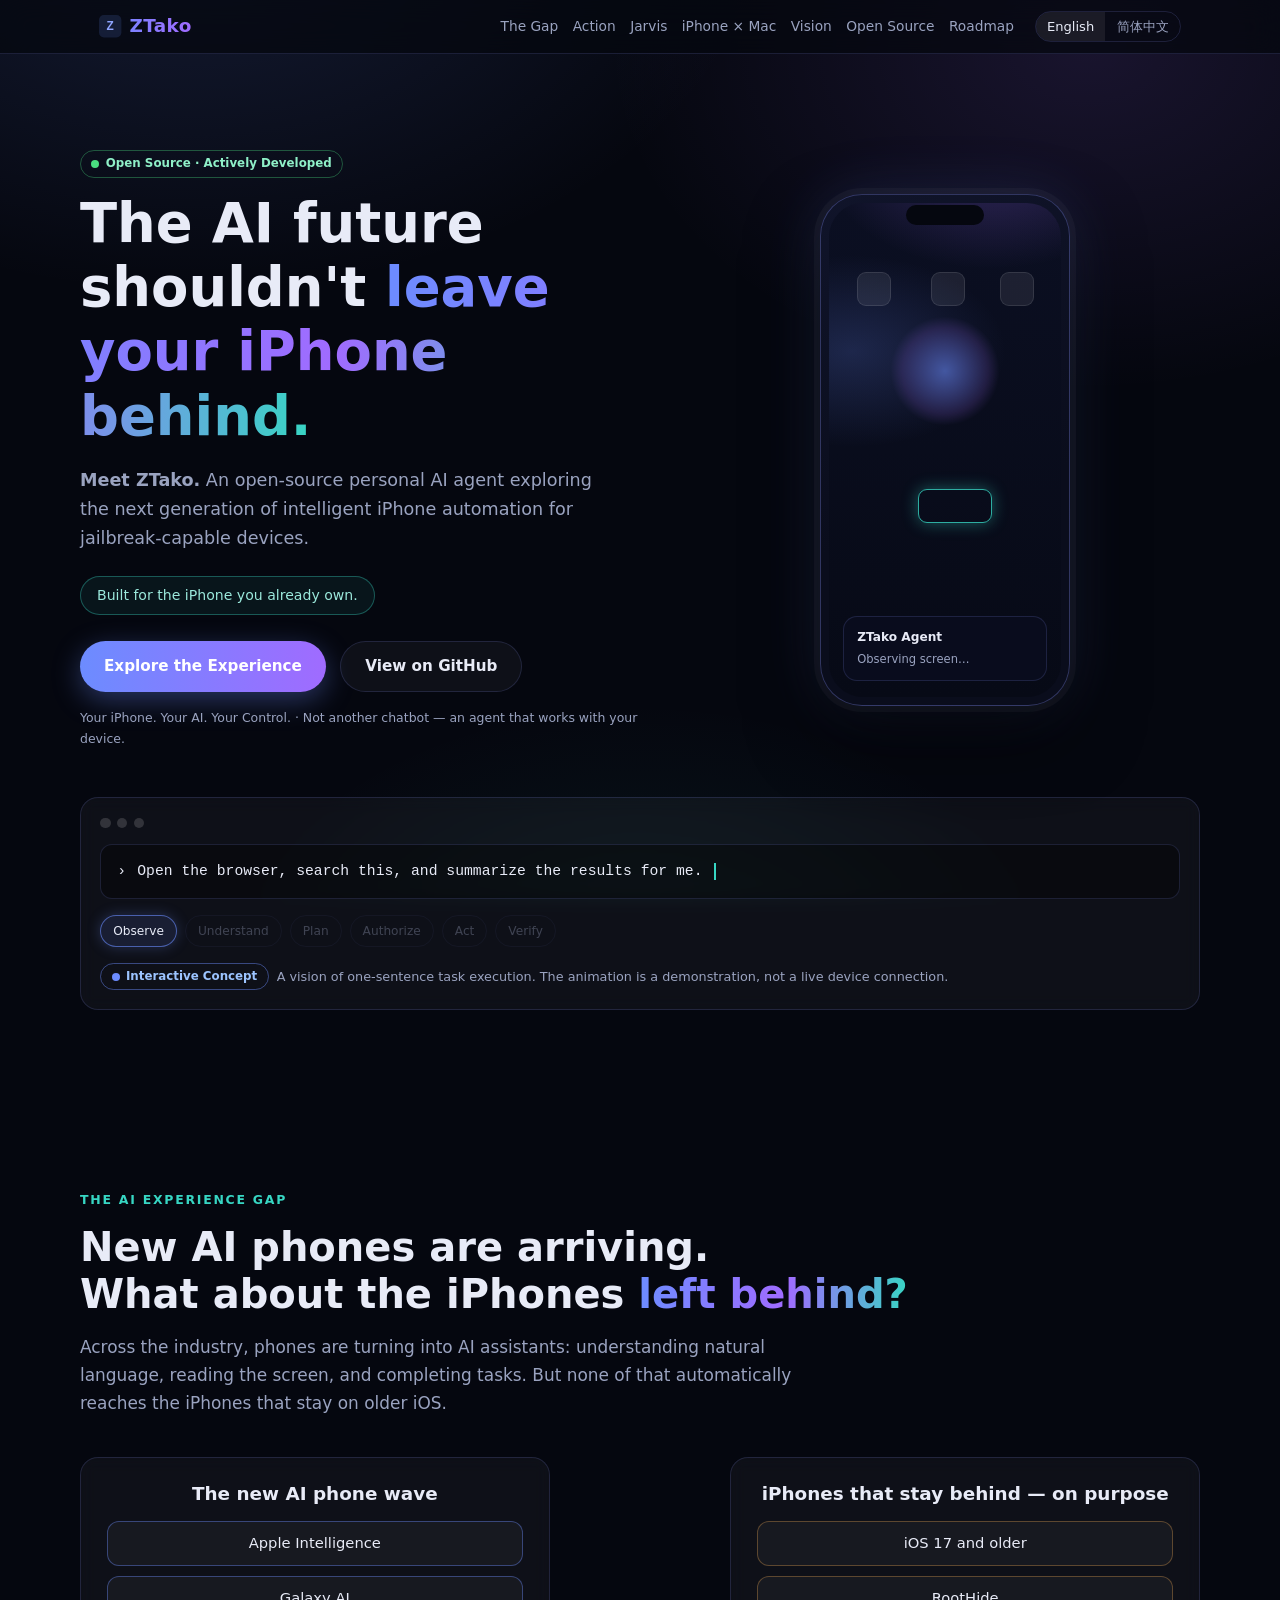
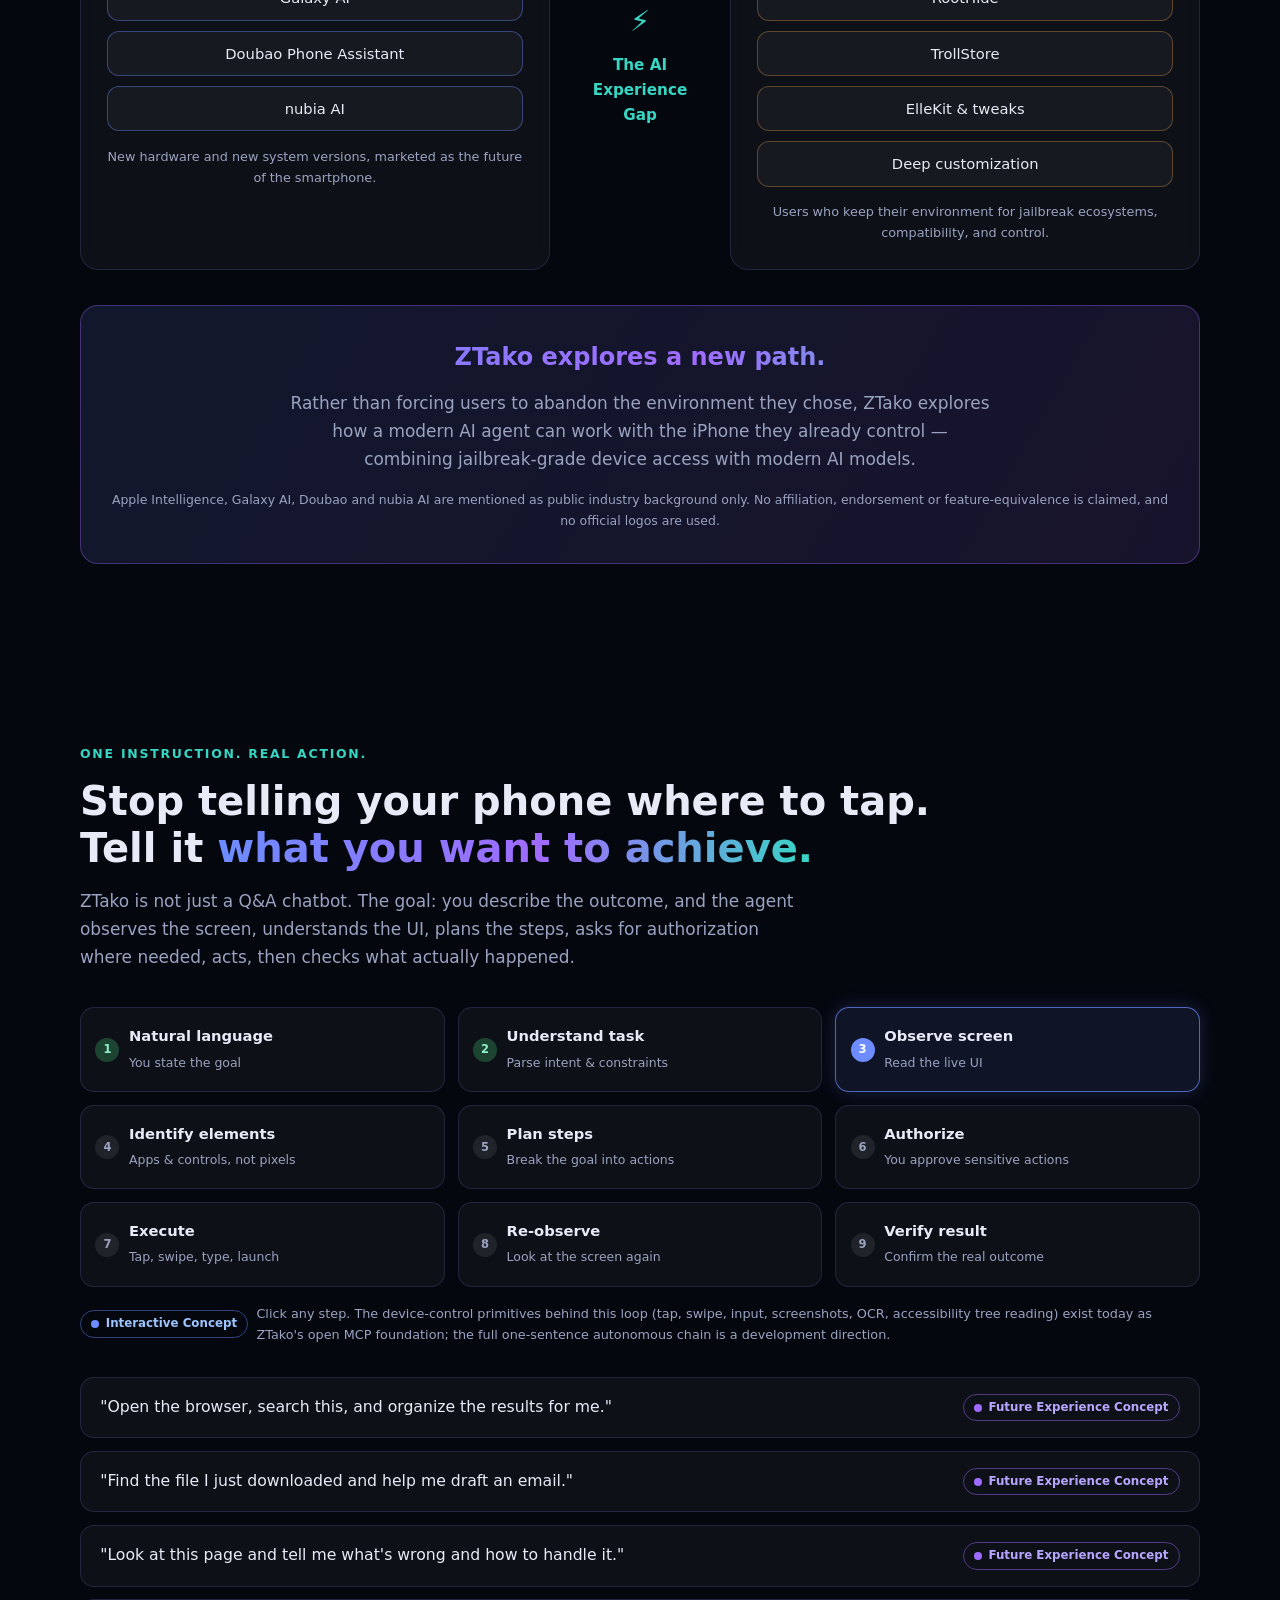
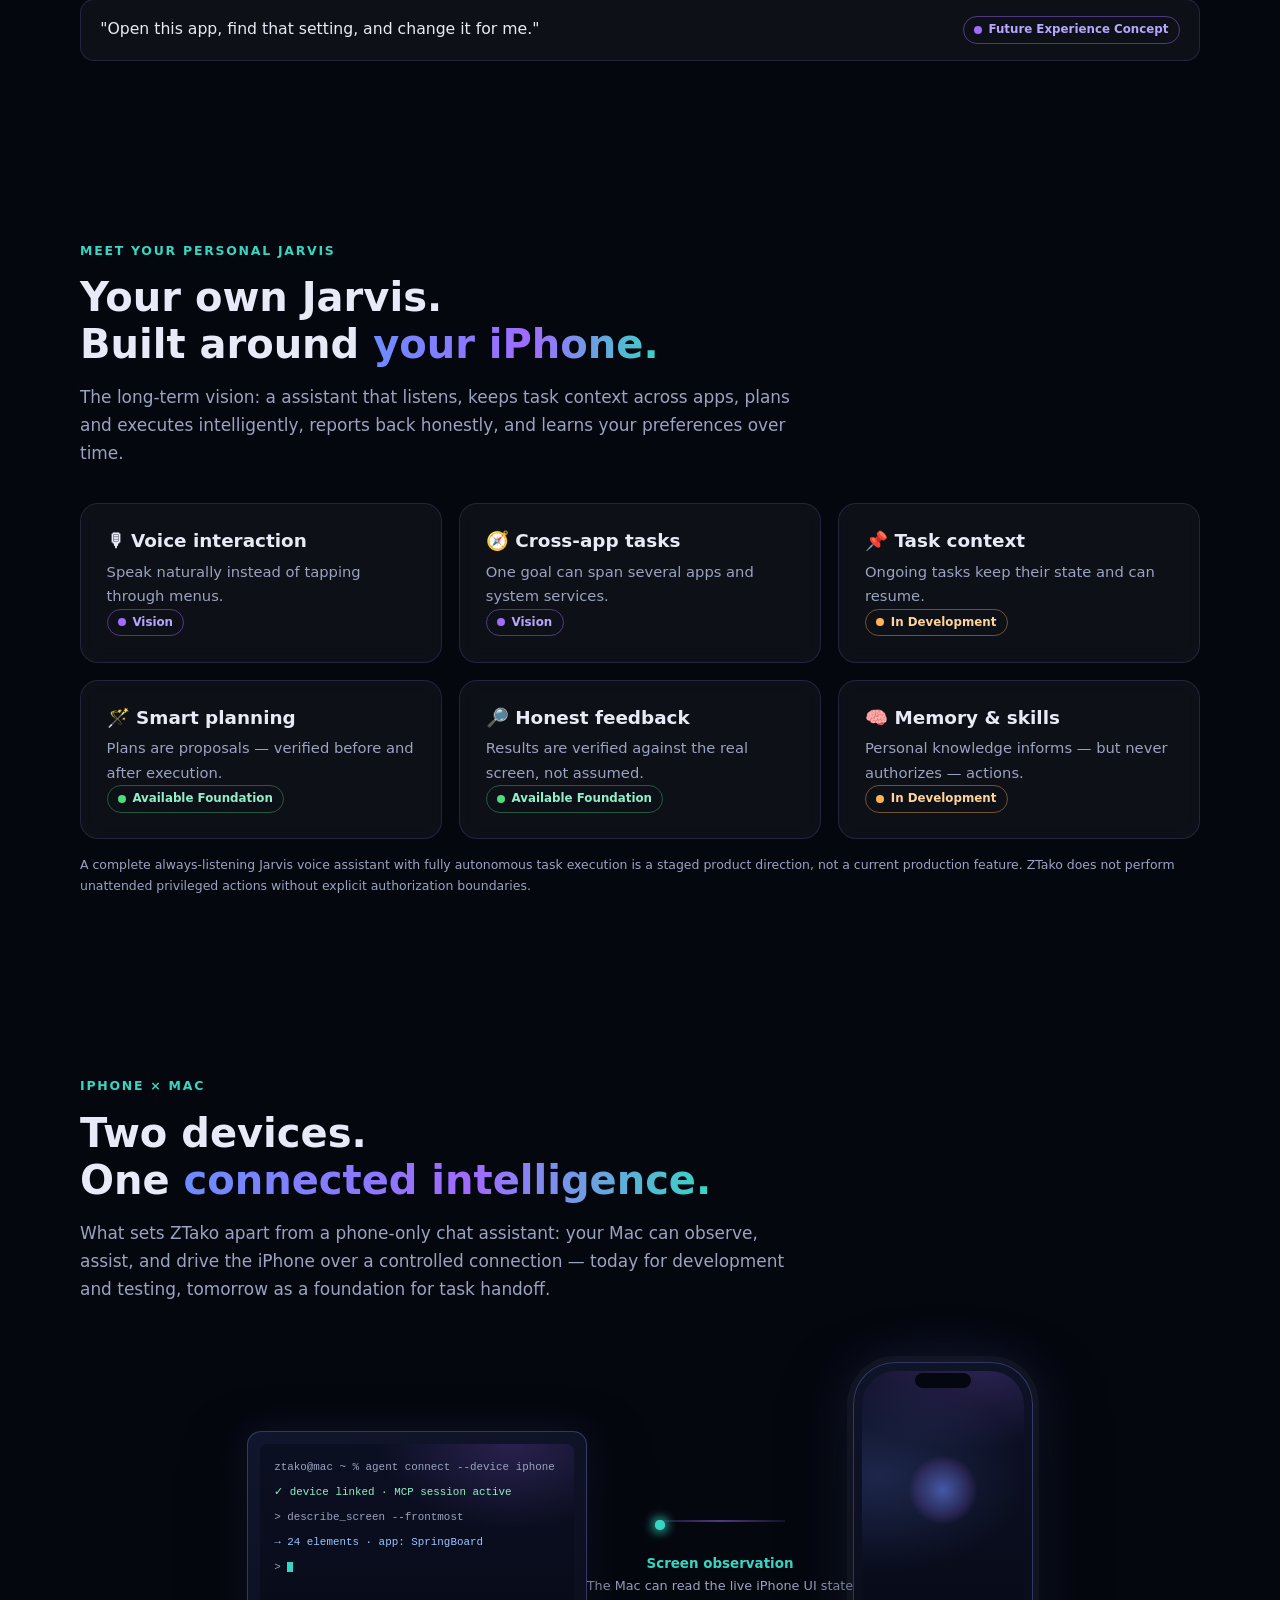
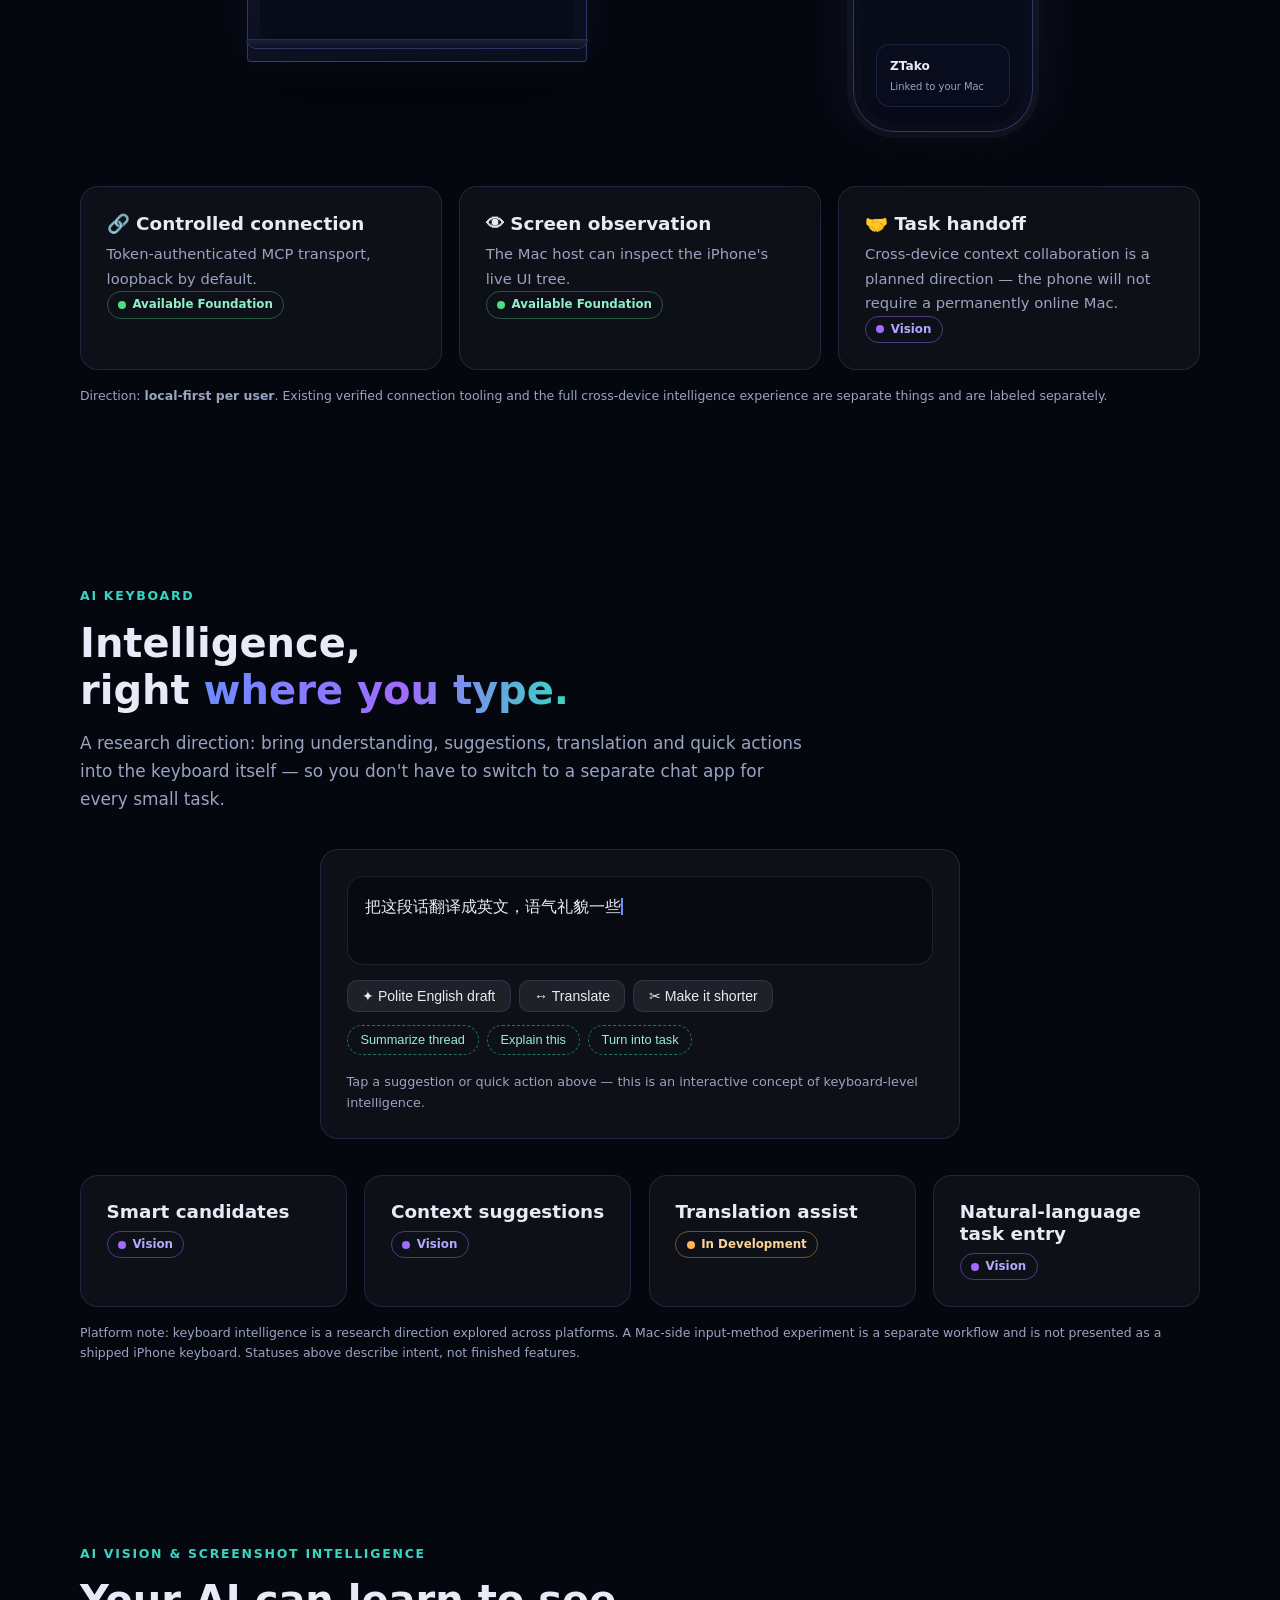
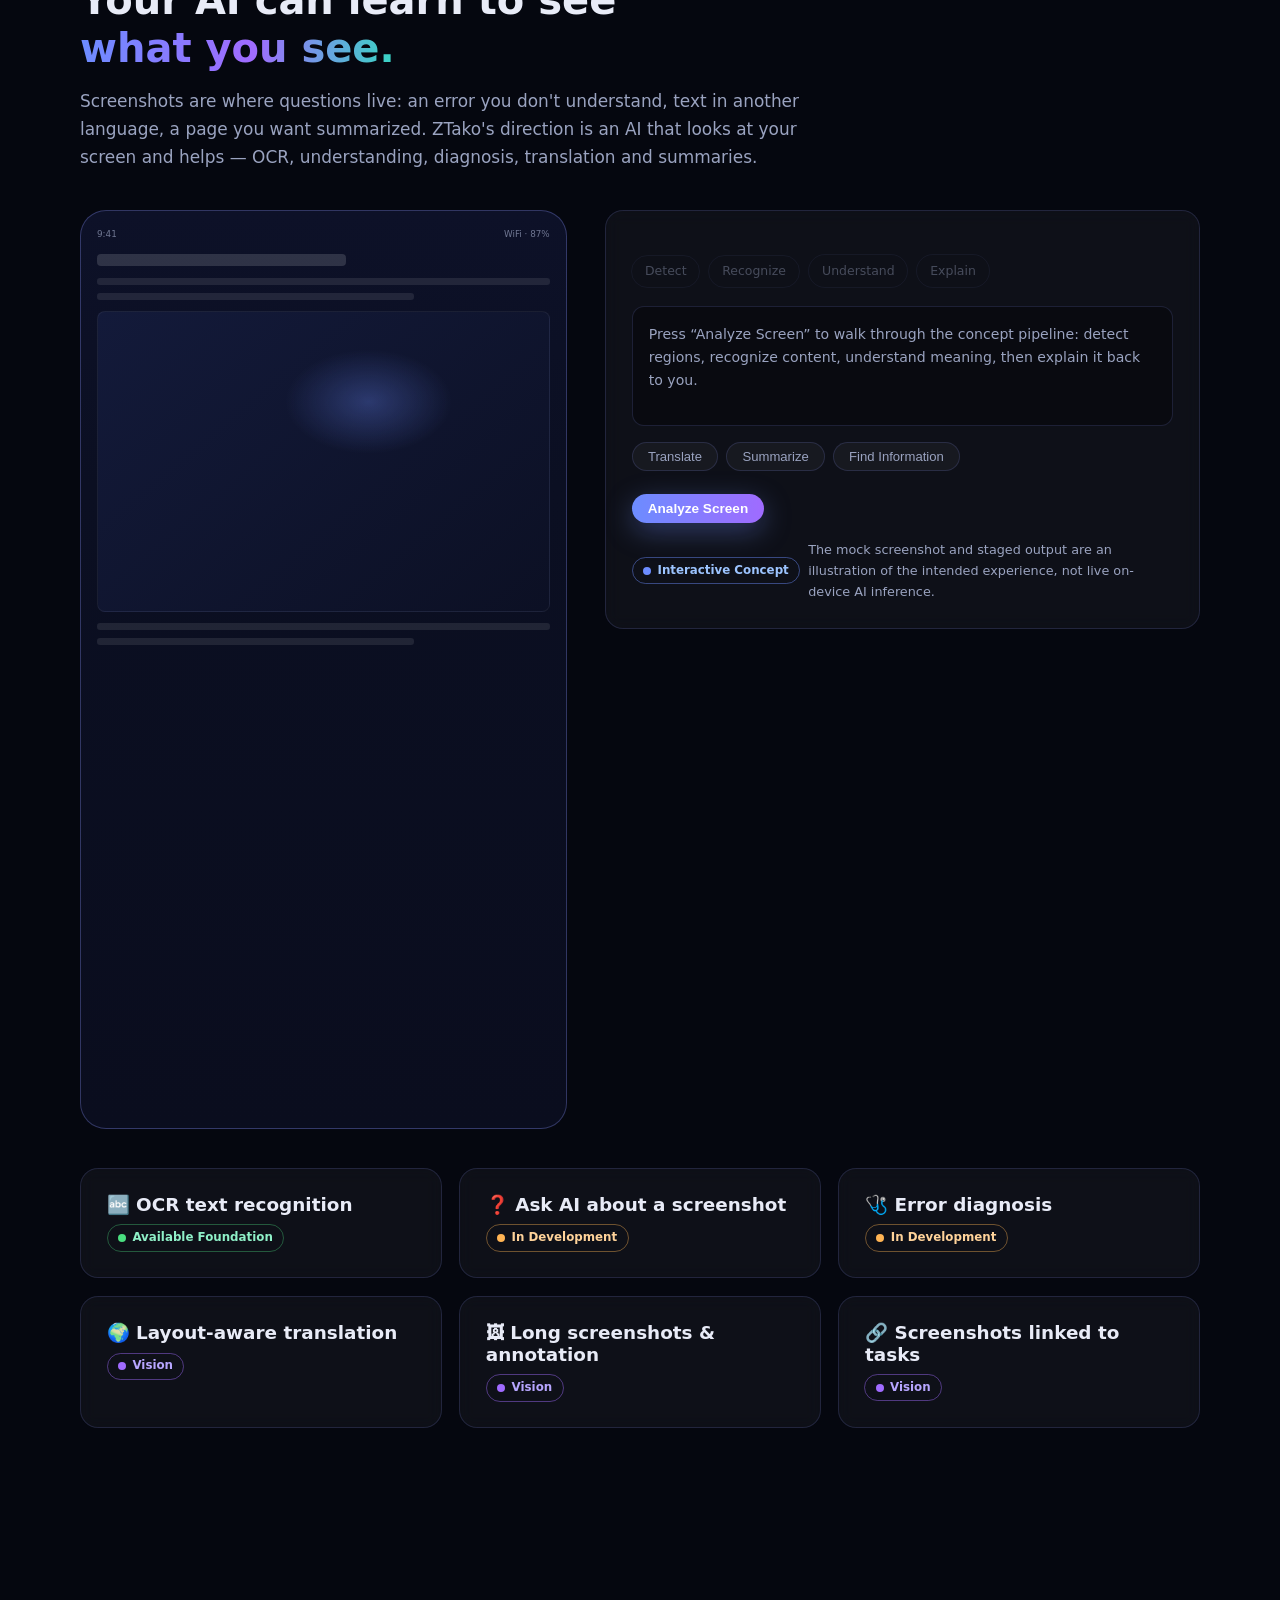
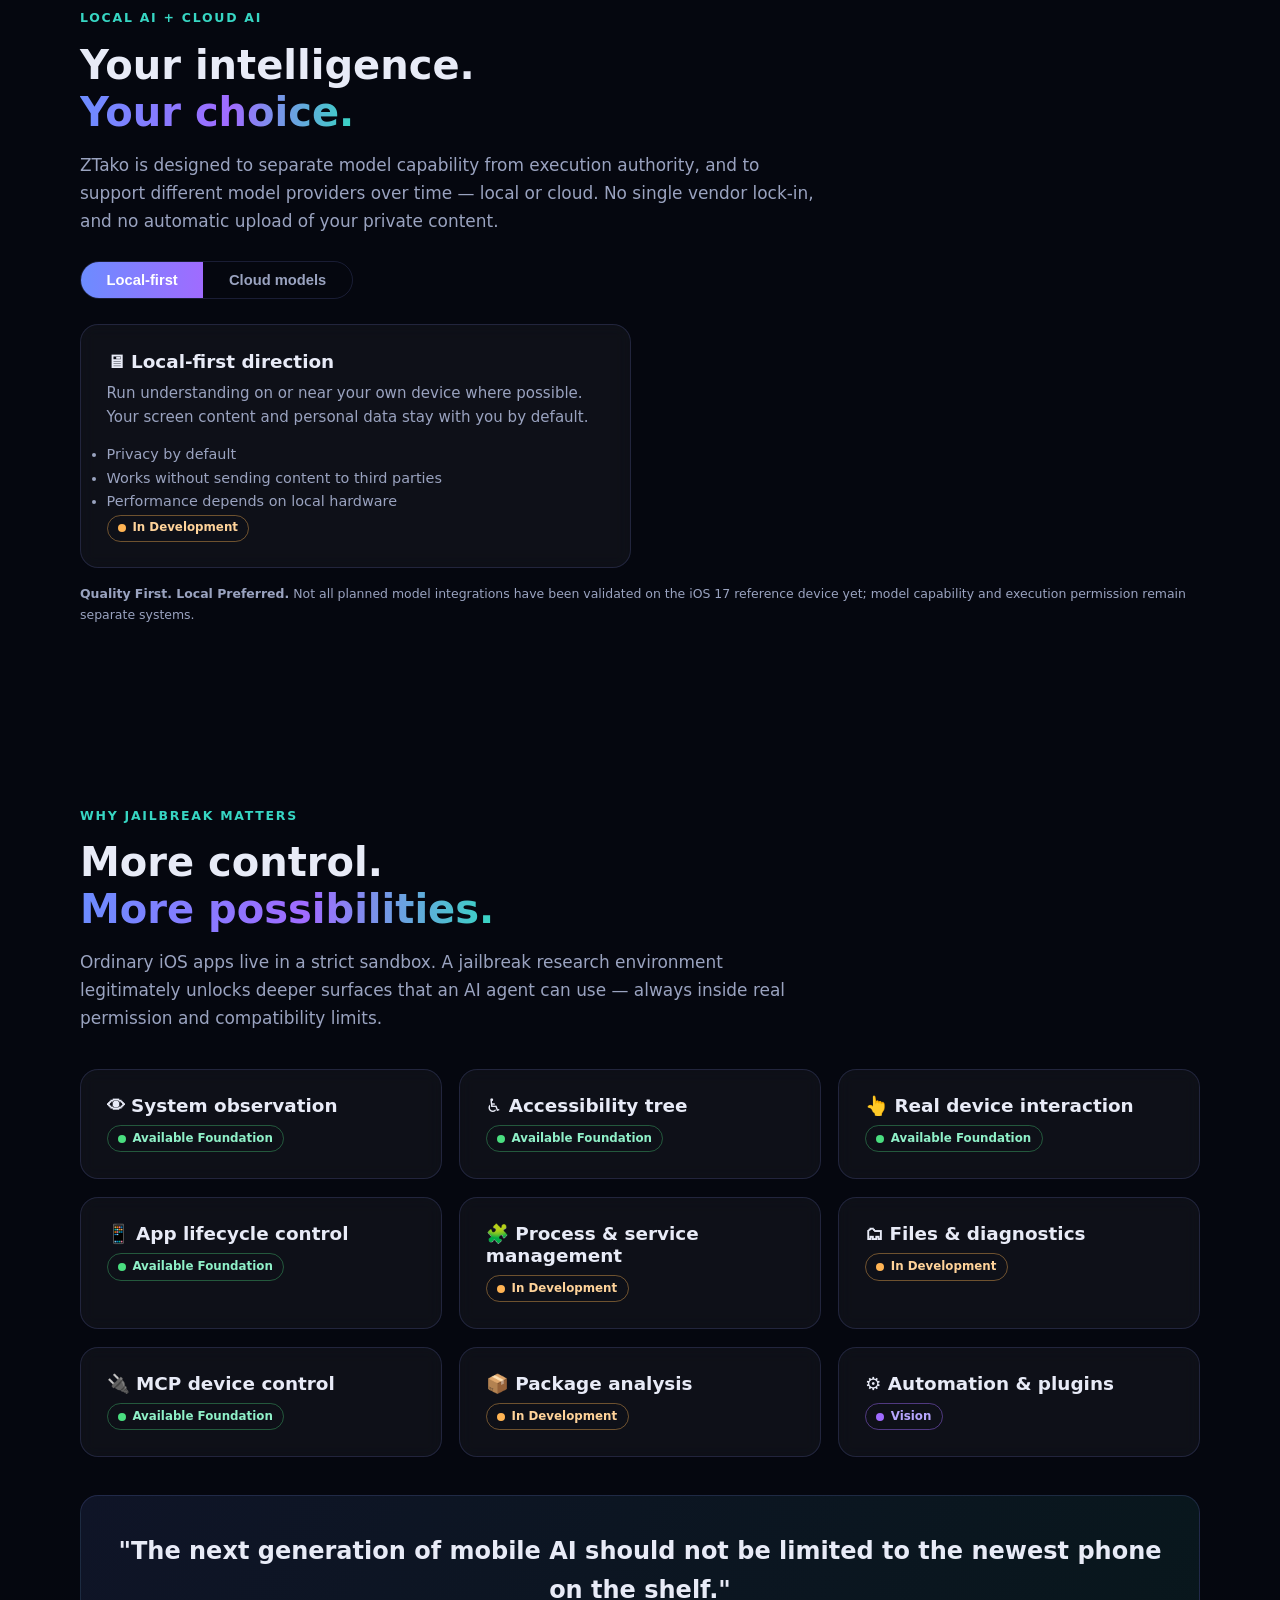
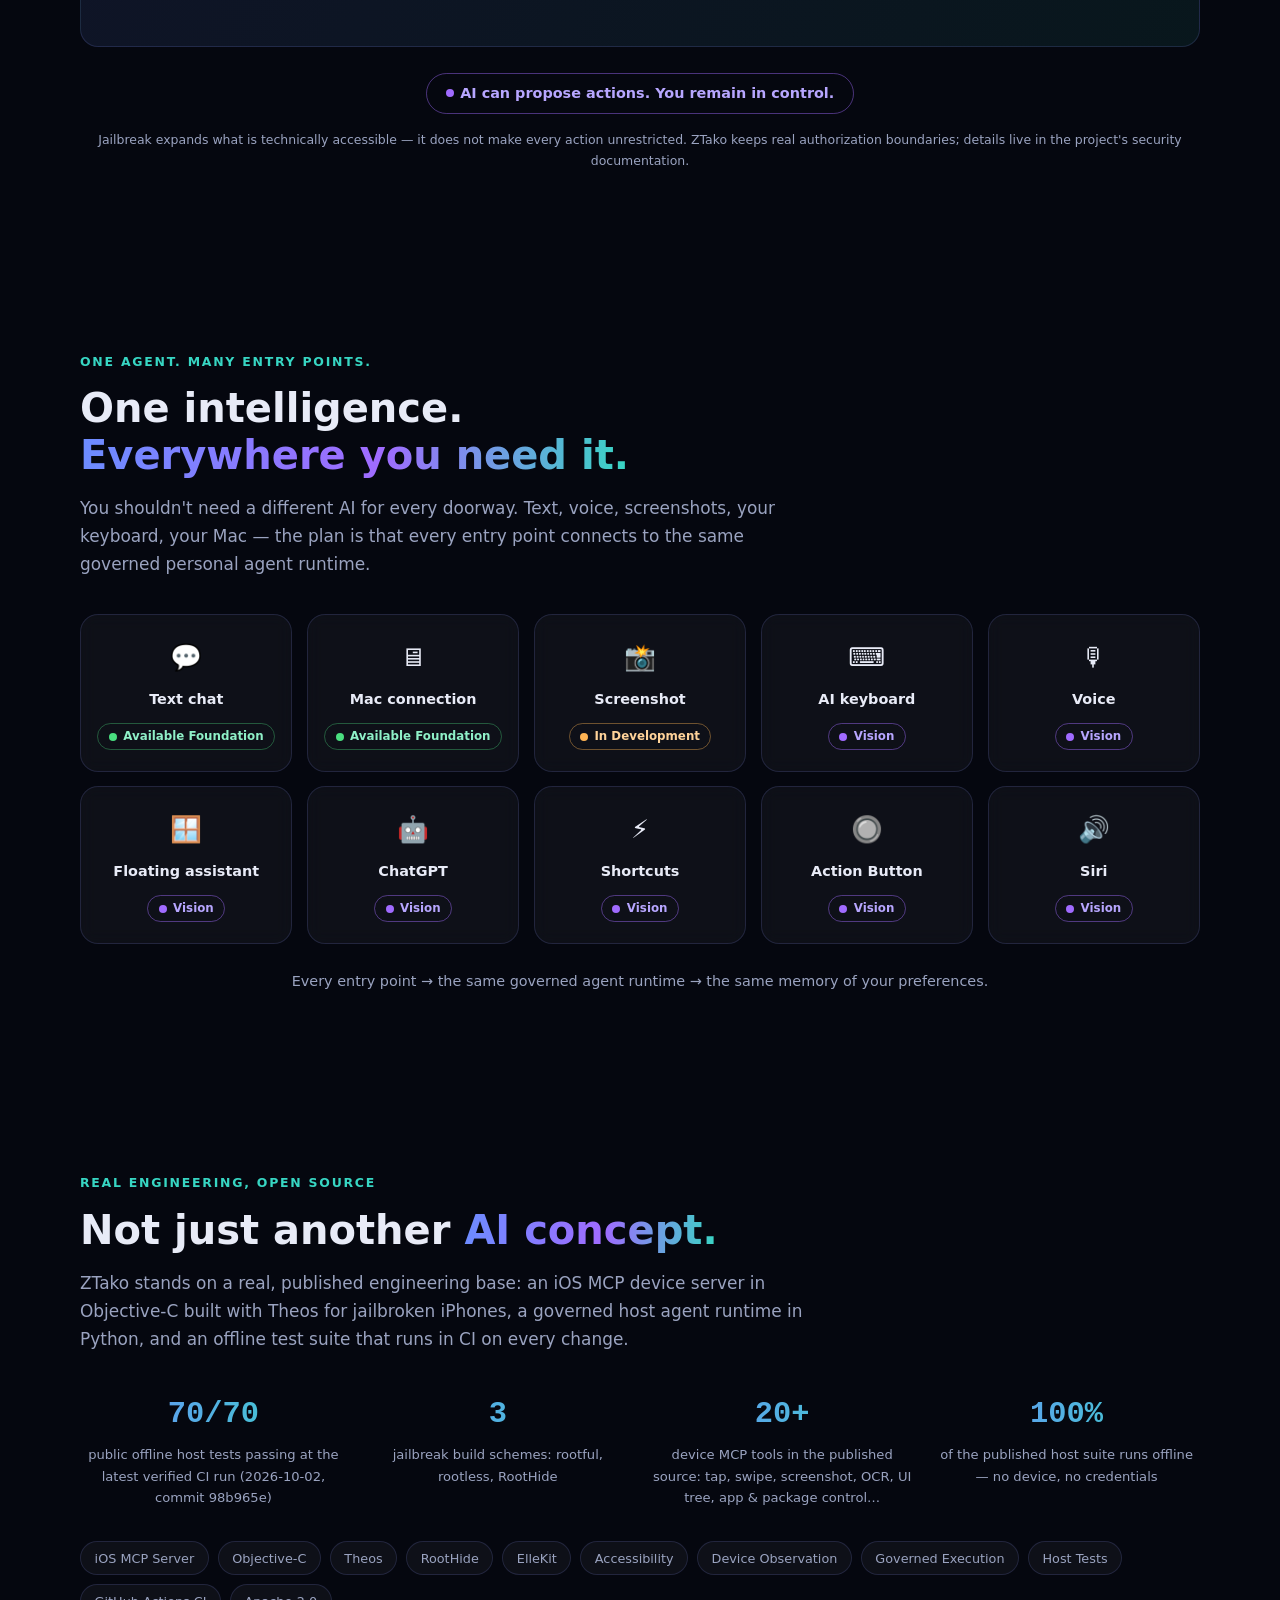
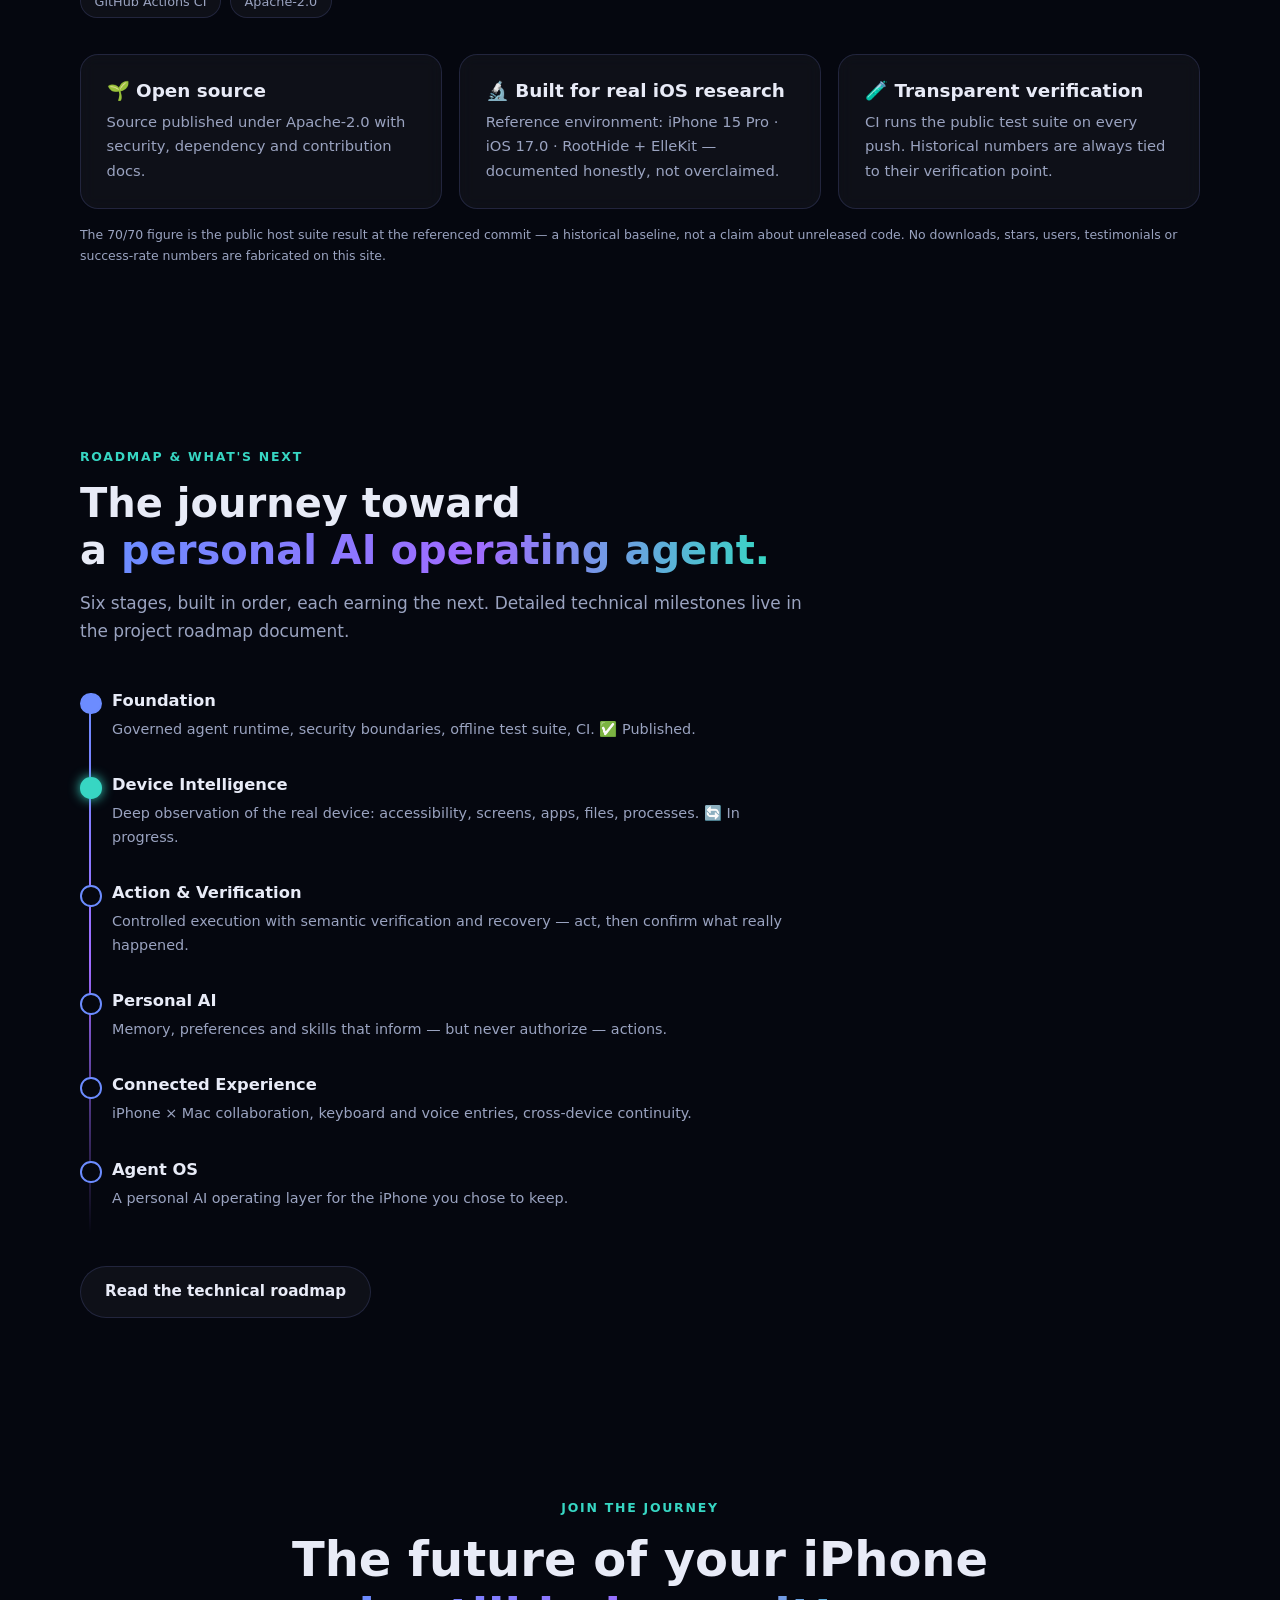
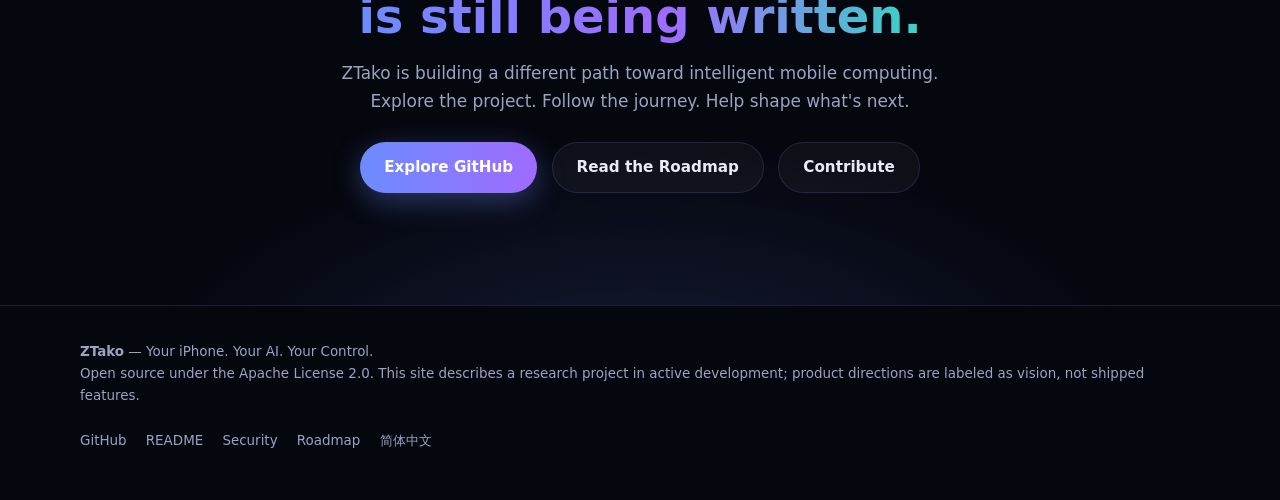
==== website/en/index.html @ 7b020d37 "Launch ZTako showcase: bilingual product website + customer-first README - website/: static bilingua" ====
<!DOCTYPE html>
<html lang="en">
<head>
<meta charset="UTF-8">
<meta name="viewport" content="width=device-width, initial-scale=1.0">
<title>ZTako — The AI future shouldn't leave your iPhone behind</title>
<meta name="description" content="ZTako is an open-source personal AI agent exploring next-generation intelligent iPhone automation for jailbreak-capable devices. Your iPhone. Your AI. Your Control.">
<link rel="canonical" href="https://zbc123067.github.io/PhoneHarness-iOS-Agent/en/">
<link rel="alternate" hreflang="en" href="https://zbc123067.github.io/PhoneHarness-iOS-Agent/en/">
<link rel="alternate" hreflang="zh-CN" href="https://zbc123067.github.io/PhoneHarness-iOS-Agent/zh-CN/">
<link rel="alternate" hreflang="x-default" href="https://zbc123067.github.io/PhoneHarness-iOS-Agent/">
<link rel="icon" href="data:image/svg+xml,%3Csvg xmlns='http://www.w3.org/2000/svg' viewBox='0 0 64 64'%3E%3Cdefs%3E%3ClinearGradient id='g' x1='0' y1='0' x2='1' y2='1'%3E%3Cstop offset='0' stop-color='%236c8cff'/%3E%3Cstop offset='1' stop-color='%23a06bff'/%3E%3C/linearGradient%3E%3C/defs%3E%3Crect width='64' height='64' rx='14' fill='%2305070f'/%3E%3Ctext x='32' y='44' font-family='Arial,sans-serif' font-size='34' font-weight='800' fill='url(%23g)' text-anchor='middle'%3EZ%3C/text%3E%3C/svg%3E">
<link rel="stylesheet" href="../assets/style.css">
</head>
<body class="en">
<div class="aurora" aria-hidden="true"></div>

<header class="site-header">
  <div class="header-inner">
    <a class="brand" href="#hero" aria-label="ZTako home">
      <svg viewBox="0 0 64 64" aria-hidden="true"><rect width="64" height="64" rx="14" fill="rgba(108,140,255,0.15)"/><text x="32" y="44" font-family="Arial,sans-serif" font-size="34" font-weight="800" fill="#8fa5ff" text-anchor="middle">Z</text></svg>
      ZTako
    </a>
    <nav class="main-nav" aria-label="Main">
      <a href="#gap">The Gap</a>
      <a href="#action">Action</a>
      <a href="#jarvis">Jarvis</a>
      <a href="#devices">iPhone × Mac</a>
      <a href="#vision">Vision</a>
      <a href="#engineering">Open Source</a>
      <a href="#roadmap">Roadmap</a>
      <span class="lang-switch">
        <a href="./" data-lang="en" aria-current="true">English</a>
        <a href="../zh-CN/" data-lang="zh-CN">简体中文</a>
      </span>
    </nav>
  </div>
</header>

<main>
<!-- SECTION 01 — Hero -->
<section class="hero" id="hero">
  <div class="wrap hero-grid">
    <div>
      <span class="pill foundation">Open Source · Actively Developed</span>
      <h1>The AI future shouldn't <span class="grad">leave your iPhone behind.</span></h1>
      <p class="sub"><strong>Meet ZTako.</strong> An open-source personal AI agent exploring the next generation of intelligent iPhone automation for jailbreak-capable devices.</p>
      <span class="hero-tagline">Built for the iPhone you already own.</span>
      <div class="btn-row">
        <a class="btn primary" href="#action">Explore the Experience</a>
        <a class="btn ghost" href="https://github.com/ZBC123067/PhoneHarness-iOS-Agent" target="_blank" rel="noopener">View on GitHub</a>
      </div>
      <p class="fineprint">Your iPhone. Your AI. Your Control. · Not another chatbot — an agent that works with your device.</p>
    </div>
    <div class="phone-wrap reveal">
      <div class="phone" aria-hidden="true">
        <div class="notch"></div>
        <div class="screen">
          <div class="app-dot" style="top:14%;left:12%"></div>
          <div class="app-dot" style="top:14%;left:44%"></div>
          <div class="app-dot" style="top:14%;right:12%"></div>
          <div class="halo"></div>
          <div class="wave" aria-hidden="true"><i></i><i></i><i></i><i></i><i></i><i></i><i></i><i></i><i></i></div>
          <div class="action-ghost" id="heroGhost" style="top:58%;left:38%"></div>
          <div class="task-card"><b>ZTako Agent</b><span id="heroCardStatus">Observing screen…</span></div>
        </div>
      </div>
    </div>
  </div>
  <div class="wrap" style="margin-top:3rem">
    <div class="glass task-console">
      <div class="window-dots" aria-hidden="true"><span></span><span></span><span></span></div>
      <div class="task-input">
        <span aria-hidden="true">›</span>
        <span id="heroTask" data-tasks='["Open the browser, search this, and summarize the results for me.","Find the file I downloaded and draft an email with it.","Check this page and tell me what looks wrong.","Open this app and change that setting for me."]'></span>
        <span class="caret" aria-hidden="true"></span>
      </div>
      <div class="agent-status" id="heroChips" aria-live="polite">
        <span class="chip">Observe</span>
        <span class="chip">Understand</span>
        <span class="chip">Plan</span>
        <span class="chip">Authorize</span>
        <span class="chip">Act</span>
        <span class="chip">Verify</span>
      </div>
      <p class="concept-note"><span class="pill concept">Interactive Concept</span> A vision of one-sentence task execution. The animation is a demonstration, not a live device connection.</p>
    </div>
  </div>
</section>

<!-- SECTION 02 — The Missing AI Experience -->
<section id="gap">
  <div class="wrap">
    <span class="section-kicker">The AI Experience Gap</span>
    <h2>New AI phones are arriving.<br>What about the iPhones <span class="grad">left behind?</span></h2>
    <p class="lead">Across the industry, phones are turning into AI assistants: understanding natural language, reading the screen, and completing tasks. But none of that automatically reaches the iPhones that stay on older iOS.</p>
    <div class="gap-compare">
      <div class="glass gap-col new reveal">
        <h3>The new AI phone wave</h3>
        <ul>
          <li>Apple Intelligence</li>
          <li>Galaxy AI</li>
          <li>Doubao Phone Assistant</li>
          <li>nubia AI</li>
        </ul>
        <p class="col-note">New hardware and new system versions, marketed as the future of the smartphone.</p>
      </div>
      <div class="gap-mid" aria-hidden="true">
        <span class="bolt">⚡</span>
        <span>The AI<br>Experience<br>Gap</span>
      </div>
      <div class="glass gap-col legacy reveal">
        <h3>iPhones that stay behind — on purpose</h3>
        <ul>
          <li>iOS 17 and older</li>
          <li>RootHide</li>
          <li>TrollStore</li>
          <li>ElleKit &amp; tweaks</li>
          <li>Deep customization</li>
        </ul>
        <p class="col-note">Users who keep their environment for jailbreak ecosystems, compatibility, and control.</p>
      </div>
    </div>
    <div class="ztako-path reveal">
      <p class="ztako-name grad">ZTako explores a new path.</p>
      <p class="lead" style="margin:0.8rem auto 0;max-width:44rem">Rather than forcing users to abandon the environment they chose, ZTako explores how a modern AI agent can work with the iPhone they already control — combining jailbreak-grade device access with modern AI models.</p>
      <p class="fineprint">Apple Intelligence, Galaxy AI, Doubao and nubia AI are mentioned as public industry background only. No affiliation, endorsement or feature-equivalence is claimed, and no official logos are used.</p>
    </div>
  </div>
</section>

<!-- SECTION 03 — One Instruction. Real Action. -->
<section id="action">
  <div class="wrap">
    <span class="section-kicker">One Instruction. Real Action.</span>
    <h2>Stop telling your phone where to tap.<br>Tell it <span class="grad">what you want to achieve.</span></h2>
    <p class="lead">ZTako is not just a Q&amp;A chatbot. The goal: you describe the outcome, and the agent observes the screen, understands the UI, plans the steps, asks for authorization where needed, acts, then checks what actually happened.</p>
    <div class="pipeline" id="pipeline" role="group" aria-label="Agent task pipeline (interactive concept)">
      <div class="step" tabindex="0" aria-pressed="false"><span class="n">1</span><b>Natural language</b><span>You state the goal</span></div>
      <div class="step" tabindex="0" aria-pressed="false"><span class="n">2</span><b>Understand task</b><span>Parse intent &amp; constraints</span></div>
      <div class="step" tabindex="0" aria-pressed="false"><span class="n">3</span><b>Observe screen</b><span>Read the live UI</span></div>
      <div class="step" tabindex="0" aria-pressed="false"><span class="n">4</span><b>Identify elements</b><span>Apps &amp; controls, not pixels</span></div>
      <div class="step" tabindex="0" aria-pressed="false"><span class="n">5</span><b>Plan steps</b><span>Break the goal into actions</span></div>
      <div class="step" tabindex="0" aria-pressed="false"><span class="n">6</span><b>Authorize</b><span>You approve sensitive actions</span></div>
      <div class="step" tabindex="0" aria-pressed="false"><span class="n">7</span><b>Execute</b><span>Tap, swipe, type, launch</span></div>
      <div class="step" tabindex="0" aria-pressed="false"><span class="n">8</span><b>Re-observe</b><span>Look at the screen again</span></div>
      <div class="step" tabindex="0" aria-pressed="false"><span class="n">9</span><b>Verify result</b><span>Confirm the real outcome</span></div>
    </div>
    <p class="concept-note"><span class="pill concept">Interactive Concept</span> Click any step. The device-control primitives behind this loop (tap, swipe, input, screenshots, OCR, accessibility tree reading) exist today as ZTako's open MCP foundation; the full one-sentence autonomous chain is a development direction.</p>
    <div class="scenario-list">
      <div class="scenario reveal">
        <p class="q">"Open the browser, search this, and organize the results for me."</p>
        <span class="tier pill vision">Future Experience Concept</span>
      </div>
      <div class="scenario reveal">
        <p class="q">"Find the file I just downloaded and help me draft an email."</p>
        <span class="tier pill vision">Future Experience Concept</span>
      </div>
      <div class="scenario reveal">
        <p class="q">"Look at this page and tell me what's wrong and how to handle it."</p>
        <span class="tier pill vision">Future Experience Concept</span>
      </div>
      <div class="scenario reveal">
        <p class="q">"Open this app, find that setting, and change it for me."</p>
        <span class="tier pill vision">Future Experience Concept</span>
      </div>
    </div>
  </div>
</section>

<!-- SECTION 04 — Meet Your Personal Jarvis -->
<section id="jarvis">
  <div class="wrap">
    <span class="section-kicker">Meet Your Personal Jarvis</span>
    <h2>Your own Jarvis.<br>Built around <span class="grad">your iPhone.</span></h2>
    <p class="lead">The long-term vision: a assistant that listens, keeps task context across apps, plans and executes intelligently, reports back honestly, and learns your preferences over time.</p>
    <div class="grid cols-3">
      <div class="glass reveal"><h3>🎙 Voice interaction</h3><p class="lead" style="font-size:0.92rem">Speak naturally instead of tapping through menus.</p><span class="pill vision">Vision</span></div>
      <div class="glass reveal"><h3>🧭 Cross-app tasks</h3><p class="lead" style="font-size:0.92rem">One goal can span several apps and system services.</p><span class="pill vision">Vision</span></div>
      <div class="glass reveal"><h3>📌 Task context</h3><p class="lead" style="font-size:0.92rem">Ongoing tasks keep their state and can resume.</p><span class="pill development">In Development</span></div>
      <div class="glass reveal"><h3>🪄 Smart planning</h3><p class="lead" style="font-size:0.92rem">Plans are proposals — verified before and after execution.</p><span class="pill foundation">Available Foundation</span></div>
      <div class="glass reveal"><h3>🔎 Honest feedback</h3><p class="lead" style="font-size:0.92rem">Results are verified against the real screen, not assumed.</p><span class="pill foundation">Available Foundation</span></div>
      <div class="glass reveal"><h3>🧠 Memory &amp; skills</h3><p class="lead" style="font-size:0.92rem">Personal knowledge informs — but never authorizes — actions.</p><span class="pill development">In Development</span></div>
    </div>
    <p class="fineprint">A complete always-listening Jarvis voice assistant with fully autonomous task execution is a staged product direction, not a current production feature. ZTako does not perform unattended privileged actions without explicit authorization boundaries.</p>
  </div>
</section>

<!-- SECTION 05 — iPhone × Mac -->
<section id="devices">
  <div class="wrap">
    <span class="section-kicker">iPhone × Mac</span>
    <h2>Two devices.<br>One <span class="grad">connected intelligence.</span></h2>
    <p class="lead">What sets ZTako apart from a phone-only chat assistant: your Mac can observe, assist, and drive the iPhone over a controlled connection — today for development and testing, tomorrow as a foundation for task handoff.</p>
    <div class="devices-stage">
      <div class="devices-row">
        <div class="macbook reveal" aria-hidden="true">
          <div class="mb-screen">
            <div class="line">ztako@mac ~ % agent connect --device iphone</div>
            <div class="line" style="color:#8ff0c8">✓ device linked · MCP session active</div>
            <div class="line">&gt; describe_screen --frontmost</div>
            <div class="line" style="color:#9cc4ff">→ 24 elements · app: SpringBoard</div>
            <div class="line">&gt; <span class="cursor"></span></div>
          </div>
          <div class="mb-base"></div>
        </div>
        <div class="link-col">
          <div class="link-beam" aria-hidden="true">
            <div class="track"></div>
            <div class="pulse"></div>
            <div class="pulse back"></div>
          </div>
          <div class="link-label" id="linkLabel" data-phases='[["Device link","Controlled MCP transport, token-authenticated"],["Screen observation","The Mac can read the live iPhone UI state"],["Command &amp; status","Queries and governed commands flow both ways"],["Future: task handoff","Start on Mac, continue on iPhone — planned"]]'><b>Device link</b>Controlled MCP transport, token-authenticated</div>
        </div>
        <div class="phone-wrap reveal">
          <div class="phone" style="width:180px;height:370px" aria-hidden="true">
            <div class="notch" style="width:56px;height:15px"></div>
            <div class="screen">
              <div class="halo" style="width:70px;height:70px"></div>
              <div class="task-card" style="font-size:0.62rem"><b>ZTako</b>Linked to your Mac</div>
            </div>
          </div>
        </div>
      </div>
    </div>
    <div class="grid cols-3 devices-feats">
      <div class="glass reveal"><h3>🔗 Controlled connection</h3><p class="lead" style="font-size:0.92rem">Token-authenticated MCP transport, loopback by default.</p><span class="pill foundation">Available Foundation</span></div>
      <div class="glass reveal"><h3>👁 Screen observation</h3><p class="lead" style="font-size:0.92rem">The Mac host can inspect the iPhone's live UI tree.</p><span class="pill foundation">Available Foundation</span></div>
      <div class="glass reveal"><h3>🤝 Task handoff</h3><p class="lead" style="font-size:0.92rem">Cross-device context collaboration is a planned direction — the phone will not require a permanently online Mac.</p><span class="pill vision">Vision</span></div>
    </div>
    <p class="fineprint">Direction: <strong>local-first per user</strong>. Existing verified connection tooling and the full cross-device intelligence experience are separate things and are labeled separately.</p>
  </div>
</section>

<!-- SECTION 06 — AI Keyboard -->
<section id="keyboard">
  <div class="wrap">
    <span class="section-kicker">AI Keyboard</span>
    <h2>Intelligence,<br>right <span class="grad">where you type.</span></h2>
    <p class="lead">A research direction: bring understanding, suggestions, translation and quick actions into the keyboard itself — so you don't have to switch to a separate chat app for every small task.</p>
    <div class="kb-stage">
      <div class="glass">
        <div class="kb-screen">
          <span class="typed" id="kbTyped">把这段话翻译成英文，语气礼貌一些</span><span class="kb-caret" aria-hidden="true"></span>
        </div>
        <div class="candidate-bar" id="kbCands" role="group" aria-label="Candidate suggestions">
          <button class="cand" data-text="Could you please help me translate this into polite English?" data-note="✦ Context suggestion: a polished, polite English draft was generated locally as a concept.">✦ Polite English draft</button>
          <button class="cand" data-text="Please translate this message into English." data-note="✦ Quick action: direct translation applied (concept demo).">↔ Translate</button>
          <button class="cand" data-text="Here is a shorter version of your message." data-note="✦ Rewrite: shortened while keeping the meaning (concept demo).">✂ Make it shorter</button>
        </div>
        <div class="kb-actions" id="kbActs" role="group" aria-label="Keyboard quick actions">
          <button class="act" data-note="✦ Summarize: key points extracted from the thread (concept demo).">Summarize thread</button>
          <button class="act" data-note="✦ Explain: this attachment type is described in plain language (concept demo).">Explain this</button>
          <button class="act" data-note="✦ Task: 'send this to Alice with a friendly tone' would become a governed agent task (vision).">Turn into task</button>
        </div>
        <p id="kbNote" class="concept-note" aria-live="polite">Tap a suggestion or quick action above — this is an interactive concept of keyboard-level intelligence.</p>
      </div>
    </div>
    <div class="grid cols-4">
      <div class="glass reveal"><h3>Smart candidates</h3><span class="pill vision">Vision</span></div>
      <div class="glass reveal"><h3>Context suggestions</h3><span class="pill vision">Vision</span></div>
      <div class="glass reveal"><h3>Translation assist</h3><span class="pill development">In Development</span></div>
      <div class="glass reveal"><h3>Natural-language task entry</h3><span class="pill vision">Vision</span></div>
    </div>
    <p class="fineprint">Platform note: keyboard intelligence is a research direction explored across platforms. A Mac-side input-method experiment is a separate workflow and is not presented as a shipped iPhone keyboard. Statuses above describe intent, not finished features.</p>
  </div>
</section>

<!-- SECTION 07 — AI Vision & Screenshot Intelligence -->
<section id="vision">
  <div class="wrap">
    <span class="section-kicker">AI Vision &amp; Screenshot Intelligence</span>
    <h2>Your AI can learn to see<br><span class="grad">what you see.</span></h2>
    <p class="lead">Screenshots are where questions live: an error you don't understand, text in another language, a page you want summarized. ZTako's direction is an AI that looks at your screen and helps — OCR, understanding, diagnosis, translation and summaries.</p>
    <div class="vision-grid">
      <div class="shot" id="shot" aria-label="Concept screenshot with analysis regions">
        <div class="shot-bar"><span>9:41</span><span>WiFi · 87%</span></div>
        <div class="shot-title"></div>
        <div class="shot-line"></div>
        <div class="shot-line short"></div>
        <div class="shot-img"></div>
        <div class="shot-line"></div>
        <div class="shot-line short"></div>
        <div class="region" style="top:18%;left:8%;width:70%;height:9%"><span class="tag">TEXT</span></div>
        <div class="region" style="top:34%;left:8%;width:84%;height:36%"><span class="tag">IMAGE</span></div>
        <div class="region" style="top:74%;left:8%;width:84%;height:14%"><span class="tag">ERROR DIALOG</span></div>
      </div>
      <div class="glass vision-panel" id="visionDemo" data-modes='{"analyze":"Detected 3 regions: a text block, an image area, and an error dialog.\n\nExplanation: the dialog suggests the app could not reach the network. Common causes: no connectivity, a VPN or proxy, or a server-side issue. First step: check WiFi and retry.","translate":"Layout-aware translation would render the on-screen text in your language while keeping the layout intact (concept).","summarize":"Summary: the page presents one main section with an image and an error dialog; the actionable item is the network error (concept).","find":"Findings: one error dialog and two informational blocks found. The dialog contains the only actionable text (concept).","running":"Analyzing…"}'>
        <div class="stages" id="visionStages" aria-live="polite">
          <span class="stage-chip">Detect</span>
          <span class="stage-chip">Recognize</span>
          <span class="stage-chip">Understand</span>
          <span class="stage-chip">Explain</span>
        </div>
        <div class="vision-output" id="visionOutput">Press “Analyze Screen” to walk through the concept pipeline: detect regions, recognize content, understand meaning, then explain it back to you.</div>
        <div class="vision-modes" id="visionModes" role="group" aria-label="Analysis modes">
          <button data-mode="translate" aria-pressed="false">Translate</button>
          <button data-mode="summarize" aria-pressed="false">Summarize</button>
          <button data-mode="find" aria-pressed="false">Find Information</button>
        </div>
        <div class="btn-row" style="margin-top:1.4rem">
          <button class="btn primary small" id="analyzeBtn">Analyze Screen</button>
        </div>
        <p class="concept-note"><span class="pill concept">Interactive Concept</span> The mock screenshot and staged output are an illustration of the intended experience, not live on-device AI inference.</p>
      </div>
    </div>
    <div class="grid cols-3" style="margin-top:2.4rem">
      <div class="glass reveal"><h3>🔤 OCR text recognition</h3><span class="pill foundation">Available Foundation</span></div>
      <div class="glass reveal"><h3>❓ Ask AI about a screenshot</h3><span class="pill development">In Development</span></div>
      <div class="glass reveal"><h3>🩺 Error diagnosis</h3><span class="pill development">In Development</span></div>
      <div class="glass reveal"><h3>🌍 Layout-aware translation</h3><span class="pill vision">Vision</span></div>
      <div class="glass reveal"><h3>🖼 Long screenshots &amp; annotation</h3><span class="pill vision">Vision</span></div>
      <div class="glass reveal"><h3>🔗 Screenshots linked to tasks</h3><span class="pill vision">Vision</span></div>
    </div>
  </div>
</section>

<!-- SECTION 08 — Local AI + Cloud AI -->
<section id="models">
  <div class="wrap">
    <span class="section-kicker">Local AI + Cloud AI</span>
    <h2>Your intelligence.<br><span class="grad">Your choice.</span></h2>
    <p class="lead">ZTako is designed to separate model capability from execution authority, and to support different model providers over time — local or cloud. No single vendor lock-in, and no automatic upload of your private content.</p>
    <div class="model-toggle" id="modelToggle" role="group" aria-label="Model mode">
      <button data-panel="local" aria-pressed="true">Local-first</button>
      <button data-panel="cloud" aria-pressed="false">Cloud models</button>
    </div>
    <div class="grid cols-2 model-cards">
      <div class="glass model-card reveal" data-card="local">
        <h3>🖥 Local-first direction</h3>
        <p class="lead" style="font-size:0.94rem">Run understanding on or near your own device where possible. Your screen content and personal data stay with you by default.</p>
        <ul class="lead" style="font-size:0.9rem;margin-top:0.8rem">
          <li>Privacy by default</li>
          <li>Works without sending content to third parties</li>
          <li>Performance depends on local hardware</li>
        </ul>
        <span class="pill development">In Development</span>
      </div>
      <div class="glass model-card reveal" data-card="cloud" hidden>
        <h3>☁️ Cloud models</h3>
        <p class="lead" style="font-size:0.94rem">Use stronger cloud models when a task needs them — chosen by you, with clear boundaries on what leaves the device.</p>
        <ul class="lead" style="font-size:0.9rem;margin-top:0.8rem">
          <li>Highest quality for complex reasoning</li>
          <li>Your choice of provider, not a mandate</li>
          <li>Explicit boundaries for private content</li>
        </ul>
        <span class="pill development">In Development</span>
      </div>
    </div>
    <p class="fineprint"><strong>Quality First. Local Preferred.</strong> Not all planned model integrations have been validated on the iOS 17 reference device yet; model capability and execution permission remain separate systems.</p>
  </div>
</section>

<!-- SECTION 09 — Why Jailbreak Matters -->
<section id="jailbreak">
  <div class="wrap">
    <span class="section-kicker">Why Jailbreak Matters</span>
    <h2>More control.<br><span class="grad">More possibilities.</span></h2>
    <p class="lead">Ordinary iOS apps live in a strict sandbox. A jailbreak research environment legitimately unlocks deeper surfaces that an AI agent can use — always inside real permission and compatibility limits.</p>
    <div class="jb-grid">
      <div class="glass reveal"><h3>👁 System observation</h3><span class="pill foundation">Available Foundation</span></div>
      <div class="glass reveal"><h3>♿ Accessibility tree</h3><span class="pill foundation">Available Foundation</span></div>
      <div class="glass reveal"><h3>👆 Real device interaction</h3><span class="pill foundation">Available Foundation</span></div>
      <div class="glass reveal"><h3>📱 App lifecycle control</h3><span class="pill foundation">Available Foundation</span></div>
      <div class="glass reveal"><h3>🧩 Process &amp; service management</h3><span class="pill development">In Development</span></div>
      <div class="glass reveal"><h3>🗂 Files &amp; diagnostics</h3><span class="pill development">In Development</span></div>
      <div class="glass reveal"><h3>🔌 MCP device control</h3><span class="pill foundation">Available Foundation</span></div>
      <div class="glass reveal"><h3>📦 Package analysis</h3><span class="pill development">In Development</span></div>
      <div class="glass reveal"><h3>⚙️ Automation &amp; plugins</h3><span class="pill vision">Vision</span></div>
    </div>
    <div class="jb-quote reveal">"The next generation of mobile AI should not be limited to the newest phone on the shelf."</div>
    <div class="trust-line">
      <span class="pill vision">AI can propose actions. You remain in control.</span>
    </div>
    <p class="fineprint" style="text-align:center">Jailbreak expands what is technically accessible — it does not make every action unrestricted. ZTako keeps real authorization boundaries; details live in the project's security documentation.</p>
  </div>
</section>

<!-- SECTION 10 — One Agent. Many Entry Points. -->
<section id="entries">
  <div class="wrap">
    <span class="section-kicker">One Agent. Many Entry Points.</span>
    <h2>One intelligence.<br><span class="grad">Everywhere you need it.</span></h2>
    <p class="lead">You shouldn't need a different AI for every doorway. Text, voice, screenshots, your keyboard, your Mac — the plan is that every entry point connects to the same governed personal agent runtime.</p>
    <div class="entries-grid">
      <div class="glass entry-card reveal"><span class="ico" aria-hidden="true">💬</span><b>Text chat</b><span class="pill foundation">Available Foundation</span></div>
      <div class="glass entry-card reveal"><span class="ico" aria-hidden="true">🖥</span><b>Mac connection</b><span class="pill foundation">Available Foundation</span></div>
      <div class="glass entry-card reveal"><span class="ico" aria-hidden="true">📸</span><b>Screenshot</b><span class="pill development">In Development</span></div>
      <div class="glass entry-card reveal"><span class="ico" aria-hidden="true">⌨️</span><b>AI keyboard</b><span class="pill vision">Vision</span></div>
      <div class="glass entry-card reveal"><span class="ico" aria-hidden="true">🎙</span><b>Voice</b><span class="pill vision">Vision</span></div>
      <div class="glass entry-card reveal"><span class="ico" aria-hidden="true">🪟</span><b>Floating assistant</b><span class="pill vision">Vision</span></div>
      <div class="glass entry-card reveal"><span class="ico" aria-hidden="true">🤖</span><b>ChatGPT</b><span class="pill vision">Vision</span></div>
      <div class="glass entry-card reveal"><span class="ico" aria-hidden="true">⚡</span><b>Shortcuts</b><span class="pill vision">Vision</span></div>
      <div class="glass entry-card reveal"><span class="ico" aria-hidden="true">🔘</span><b>Action Button</b><span class="pill vision">Vision</span></div>
      <div class="glass entry-card reveal"><span class="ico" aria-hidden="true">🔊</span><b>Siri</b><span class="pill vision">Vision</span></div>
    </div>
    <p class="entry-core">Every entry point → the same governed agent runtime → the same memory of your preferences.</p>
  </div>
</section>

<!-- SECTION 11 — Real Engineering, Open Source -->
<section id="engineering">
  <div class="wrap">
    <span class="section-kicker">Real Engineering, Open Source</span>
    <h2>Not just another <span class="grad">AI concept.</span></h2>
    <p class="lead">ZTako stands on a real, published engineering base: an iOS MCP device server in Objective-C built with Theos for jailbroken iPhones, a governed host agent runtime in Python, and an offline test suite that runs in CI on every change.</p>
    <div class="eng-facts">
      <div class="fact reveal"><div class="num">70/70</div><div class="lbl">public offline host tests passing at the latest verified CI run (2026-10-02, commit 98b965e)</div></div>
      <div class="fact reveal"><div class="num">3</div><div class="lbl">jailbreak build schemes: rootful, rootless, RootHide</div></div>
      <div class="fact reveal"><div class="num">20+</div><div class="lbl">device MCP tools in the published source: tap, swipe, screenshot, OCR, UI tree, app &amp; package control…</div></div>
      <div class="fact reveal"><div class="num">100%</div><div class="lbl">of the published host suite runs offline — no device, no credentials</div></div>
    </div>
    <div class="stack-badges">
      <span>iOS MCP Server</span><span>Objective-C</span><span>Theos</span><span>RootHide</span><span>ElleKit</span>
      <span>Accessibility</span><span>Device Observation</span><span>Governed Execution</span><span>Host Tests</span><span>GitHub Actions CI</span><span>Apache-2.0</span>
    </div>
    <div class="grid cols-3">
      <div class="glass reveal"><h3>🌱 Open source</h3><p class="lead" style="font-size:0.92rem">Source published under Apache-2.0 with security, dependency and contribution docs.</p></div>
      <div class="glass reveal"><h3>🔬 Built for real iOS research</h3><p class="lead" style="font-size:0.92rem">Reference environment: iPhone 15 Pro · iOS 17.0 · RootHide + ElleKit — documented honestly, not overclaimed.</p></div>
      <div class="glass reveal"><h3>🧪 Transparent verification</h3><p class="lead" style="font-size:0.92rem">CI runs the public test suite on every push. Historical numbers are always tied to their verification point.</p></div>
    </div>
    <p class="fineprint">The 70/70 figure is the public host suite result at the referenced commit — a historical baseline, not a claim about unreleased code. No downloads, stars, users, testimonials or success-rate numbers are fabricated on this site.</p>
  </div>
</section>

<!-- SECTION 12 — Roadmap -->
<section id="roadmap">
  <div class="wrap">
    <span class="section-kicker">Roadmap &amp; What's Next</span>
    <h2>The journey toward<br>a <span class="grad">personal AI operating agent.</span></h2>
    <p class="lead">Six stages, built in order, each earning the next. Detailed technical milestones live in the project roadmap document.</p>
    <div class="timeline">
      <div class="tl-item done"><b>Foundation</b><p>Governed agent runtime, security boundaries, offline test suite, CI. ✅ Published.</p></div>
      <div class="tl-item now"><b>Device Intelligence</b><p>Deep observation of the real device: accessibility, screens, apps, files, processes. 🔄 In progress.</p></div>
      <div class="tl-item"><b>Action &amp; Verification</b><p>Controlled execution with semantic verification and recovery — act, then confirm what really happened.</p></div>
      <div class="tl-item"><b>Personal AI</b><p>Memory, preferences and skills that inform — but never authorize — actions.</p></div>
      <div class="tl-item"><b>Connected Experience</b><p>iPhone × Mac collaboration, keyboard and voice entries, cross-device continuity.</p></div>
      <div class="tl-item"><b>Agent OS</b><p>A personal AI operating layer for the iPhone you chose to keep.</p></div>
    </div>
    <div class="btn-row">
      <a class="btn ghost" href="https://github.com/ZBC123067/PhoneHarness-iOS-Agent/blob/main/docs/roadmap.md" target="_blank" rel="noopener">Read the technical roadmap</a>
    </div>
  </div>
</section>

<!-- SECTION 13 — Final CTA -->
<section class="final" id="cta">
  <div class="wrap">
    <span class="section-kicker">Join the Journey</span>
    <h2>The future of your iPhone<br><span class="grad">is still being written.</span></h2>
    <p class="lead" style="margin:1rem auto 0;max-width:40rem">ZTako is building a different path toward intelligent mobile computing. Explore the project. Follow the journey. Help shape what's next.</p>
    <div class="btn-row" style="justify-content:center">
      <a class="btn primary" href="https://github.com/ZBC123067/PhoneHarness-iOS-Agent" target="_blank" rel="noopener">Explore GitHub</a>
      <a class="btn ghost" href="#roadmap">Read the Roadmap</a>
      <a class="btn ghost" href="https://github.com/ZBC123067/PhoneHarness-iOS-Agent/blob/main/CONTRIBUTING.md" target="_blank" rel="noopener">Contribute</a>
    </div>
  </div>
</section>
</main>

<footer>
  <div class="footer-inner">
    <div>
      <strong>ZTako</strong> — Your iPhone. Your AI. Your Control.<br>
      Open source under the Apache License 2.0. This site describes a research project in active development; product directions are labeled as vision, not shipped features.
    </div>
    <div class="footer-links">
      <a href="https://github.com/ZBC123067/PhoneHarness-iOS-Agent" target="_blank" rel="noopener">GitHub</a>
      <a href="https://github.com/ZBC123067/PhoneHarness-iOS-Agent/blob/main/README.md" target="_blank" rel="noopener">README</a>
      <a href="https://github.com/ZBC123067/PhoneHarness-iOS-Agent/blob/main/SECURITY.md" target="_blank" rel="noopener">Security</a>
      <a href="https://github.com/ZBC123067/PhoneHarness-iOS-Agent/blob/main/docs/roadmap.md" target="_blank" rel="noopener">Roadmap</a>
      <a href="../zh-CN/">简体中文</a>
    </div>
  </div>
</footer>

<script src="../assets/site.js" defer></script>
<script>
  // Keep the language switch on the user's current section.
  (function () {
    var h = window.location.hash;
    if (!h) return;
    document.querySelectorAll(".lang-switch a[data-lang]").forEach(function (a) {
      a.setAttribute("href", a.getAttribute("href").split("#")[0] + h);
    });
  })();
</script>
</body>
</html>
---- website/assets/style.css ----
/* ZTako showcase site — shared styles (en + zh-CN) */
:root {
  --bg: #05070f;
  --bg-2: #0a0e1f;
  --panel: rgba(255, 255, 255, 0.04);
  --panel-strong: rgba(255, 255, 255, 0.07);
  --border: rgba(140, 150, 255, 0.16);
  --text: #e8ebf7;
  --muted: #9aa3c0;
  --accent: #6c8cff;
  --accent-2: #a06bff;
  --accent-3: #37d6c3;
  --warn: #ffb454;
  --ok: #4ade80;
  --radius: 18px;
  --maxw: 1120px;
}
* { box-sizing: border-box; margin: 0; padding: 0; }
html { scroll-behavior: smooth; }
body {
  background: var(--bg);
  color: var(--text);
  font-family: "SF Pro Text", "PingFang SC", "Segoe UI", "Noto Sans SC", system-ui, -apple-system, sans-serif;
  line-height: 1.65;
  overflow-x: hidden;
}
img { max-width: 100%; }
[hidden] { display: none !important; }
a { color: var(--accent); text-decoration: none; }
a:hover { text-decoration: underline; }
:focus-visible { outline: 2px solid var(--accent-3); outline-offset: 3px; border-radius: 6px; }

/* Ambient glow background */
.aurora {
  position: fixed; inset: 0; z-index: -1; pointer-events: none;
  background:
    radial-gradient(60rem 40rem at 15% -10%, rgba(108, 140, 255, 0.16), transparent 60%),
    radial-gradient(50rem 36rem at 85% 5%, rgba(160, 107, 255, 0.13), transparent 60%),
    radial-gradient(44rem 30rem at 50% 110%, rgba(55, 214, 195, 0.08), transparent 60%),
    var(--bg);
}

/* ---------- Header ---------- */
.site-header {
  position: sticky; top: 0; z-index: 50;
  backdrop-filter: blur(14px); -webkit-backdrop-filter: blur(14px);
  background: rgba(5, 7, 15, 0.72);
  border-bottom: 1px solid var(--border);
}
.header-inner {
  max-width: var(--maxw); margin: 0 auto; padding: 0.7rem 1.2rem;
  display: flex; align-items: center; gap: 1rem;
}
.brand {
  font-weight: 800; font-size: 1.15rem; letter-spacing: 0.02em;
  background: linear-gradient(90deg, var(--accent), var(--accent-2));
  -webkit-background-clip: text; background-clip: text; color: transparent;
  display: flex; align-items: center; gap: 0.5rem;
}
.brand svg { width: 1.4rem; height: 1.4rem; }
.main-nav { display: flex; gap: 0.9rem; margin-left: auto; align-items: center; flex-wrap: wrap; }
.main-nav a { color: var(--muted); font-size: 0.86rem; }
.main-nav a:hover { color: var(--text); text-decoration: none; }
.lang-switch {
  display: inline-flex; border: 1px solid var(--border); border-radius: 999px; overflow: hidden;
  margin-left: 0.4rem;
}
.lang-switch a {
  padding: 0.22rem 0.7rem; font-size: 0.82rem; color: var(--muted);
}
.lang-switch a[aria-current="true"] { background: var(--panel-strong); color: var(--text); }
@media (max-width: 860px) {
  .main-nav a:not(.lang-switch a) { display: none; }
}

/* ---------- Layout ---------- */
section { padding: 5.5rem 1.2rem; }
.wrap { max-width: var(--maxw); margin: 0 auto; }
.section-kicker {
  display: inline-block; font-size: 0.78rem; letter-spacing: 0.14em; text-transform: uppercase;
  color: var(--accent-3); margin-bottom: 0.8rem; font-weight: 600;
}
h1, h2, h3 { font-family: "SF Pro Display", "PingFang SC", "Noto Sans SC", system-ui, sans-serif; line-height: 1.18; }
h2 { font-size: clamp(1.7rem, 3.6vw, 2.5rem); margin-bottom: 1rem; }
h3 { font-size: 1.15rem; margin-bottom: 0.5rem; }
.lead { color: var(--muted); font-size: 1.06rem; max-width: 46rem; }
.zh h2, .zh .lead { letter-spacing: 0.01em; }
.grad {
  background: linear-gradient(92deg, var(--accent) 0%, var(--accent-2) 55%, var(--accent-3) 100%);
  -webkit-background-clip: text; background-clip: text; color: transparent;
}

/* Status pills */
.pill {
  display: inline-flex; align-items: center; gap: 0.4rem;
  font-size: 0.74rem; font-weight: 600; padding: 0.18rem 0.65rem; border-radius: 999px;
  border: 1px solid var(--border); color: var(--muted); white-space: nowrap;
}
.pill::before { content: ""; width: 0.5rem; height: 0.5rem; border-radius: 50%; background: var(--muted); }
.pill.foundation { color: #8ff0c8; border-color: rgba(74, 222, 128, 0.35); }
.pill.foundation::before { background: var(--ok); }
.pill.development { color: #ffd39a; border-color: rgba(255, 180, 84, 0.4); }
.pill.development::before { background: var(--warn); }
.pill.vision { color: #b7a6ff; border-color: rgba(160, 107, 255, 0.45); }
.pill.vision::before { background: var(--accent-2); }
.pill.concept { color: #9cc4ff; border-color: rgba(108, 140, 255, 0.45); }
.pill.concept::before { background: var(--accent); }

/* Buttons */
.btn {
  display: inline-flex; align-items: center; gap: 0.5rem;
  padding: 0.75rem 1.5rem; border-radius: 999px; font-weight: 600; font-size: 0.95rem;
  border: 1px solid var(--border); color: var(--text); cursor: pointer;
  transition: transform 0.15s ease, box-shadow 0.15s ease, background 0.15s ease;
}
.btn:hover { text-decoration: none; transform: translateY(-2px); }
.btn.primary {
  background: linear-gradient(92deg, var(--accent), var(--accent-2));
  border: none; color: #fff;
  box-shadow: 0 8px 28px rgba(108, 140, 255, 0.35);
}
.btn.ghost { background: var(--panel); }
.btn.small { padding: 0.45rem 1rem; font-size: 0.85rem; }
.btn-row { display: flex; gap: 0.9rem; flex-wrap: wrap; margin-top: 1.6rem; }

/* Glass panel */
.glass {
  background: var(--panel); border: 1px solid var(--border);
  border-radius: var(--radius); padding: 1.6rem;
  backdrop-filter: blur(8px); -webkit-backdrop-filter: blur(8px);
}
.concept-note {
  display: flex; align-items: center; gap: 0.5rem;
  color: var(--muted); font-size: 0.8rem; margin-top: 1rem;
}

/* Cards grid */
.grid { display: grid; gap: 1.1rem; margin-top: 2.2rem; }
.grid.cols-2 { grid-template-columns: repeat(2, minmax(0, 1fr)); }
.grid.cols-3 { grid-template-columns: repeat(3, minmax(0, 1fr)); }
.grid.cols-4 { grid-template-columns: repeat(4, minmax(0, 1fr)); }
@media (max-width: 900px) {
  .grid.cols-3, .grid.cols-4 { grid-template-columns: repeat(2, minmax(0, 1fr)); }
}
@media (max-width: 620px) {
  .grid.cols-2, .grid.cols-3, .grid.cols-4 { grid-template-columns: 1fr; }
  section { padding: 4rem 1.1rem; }
}

/* ---------- Hero ---------- */
.hero { padding-top: 6rem; position: relative; }
.hero-grid { display: grid; grid-template-columns: 1.05fr 0.95fr; gap: 3rem; align-items: center; }
@media (max-width: 960px) { .hero-grid { grid-template-columns: 1fr; } }
.hero h1 { font-size: clamp(2.1rem, 5vw, 3.4rem); margin: 0.9rem 0 1.1rem; }
.hero .sub { color: var(--muted); font-size: 1.1rem; max-width: 34rem; }
.hero-tagline {
  margin-top: 1.4rem; display: inline-block;
  padding: 0.45rem 1rem; border-radius: 999px; font-size: 0.88rem;
  border: 1px solid rgba(55, 214, 195, 0.35); color: #9be9dc; background: rgba(55, 214, 195, 0.07);
}
/* Task console */
.task-console { padding: 1.2rem; }
.task-console .window-dots { display: flex; gap: 0.4rem; margin-bottom: 1rem; }
.task-console .window-dots span { width: 0.65rem; height: 0.65rem; border-radius: 50%; background: rgba(255,255,255,0.15); }
.task-input {
  display: flex; align-items: center; gap: 0.7rem;
  background: rgba(0, 0, 0, 0.35); border: 1px solid var(--border);
  border-radius: 12px; padding: 0.9rem 1rem; min-height: 3.4rem;
  font-family: "SF Mono", ui-monospace, Menlo, monospace; font-size: 0.92rem;
}
.task-input .caret {
  width: 2px; height: 1.2em; background: var(--accent-3);
  animation: blink 1s steps(1) infinite;
}
@keyframes blink { 50% { opacity: 0; } }
.agent-status { display: flex; flex-wrap: wrap; gap: 0.5rem; margin-top: 1rem; min-height: 2rem; }
.agent-status .chip {
  font-size: 0.76rem; padding: 0.3rem 0.75rem; border-radius: 999px;
  border: 1px solid var(--border); color: var(--muted);
  opacity: 0.35; transition: all 0.3s ease;
}
.agent-status .chip.active {
  opacity: 1; color: var(--text);
  border-color: rgba(108, 140, 255, 0.6);
  background: rgba(108, 140, 255, 0.12);
  box-shadow: 0 0 14px rgba(108, 140, 255, 0.25);
}
.agent-status .chip.done { opacity: 0.9; color: #8ff0c8; border-color: rgba(74, 222, 128, 0.4); }

/* ---------- Phone mock (CSS) ---------- */
.phone-wrap { display: flex; justify-content: center; }
.phone {
  width: 250px; height: 512px; border-radius: 42px; position: relative;
  background: linear-gradient(160deg, #10142a, #0a0d1c 60%);
  border: 1px solid rgba(140, 150, 255, 0.3);
  box-shadow: 0 0 0 6px rgba(255, 255, 255, 0.03), 0 30px 70px rgba(0, 0, 0, 0.55),
    0 0 60px rgba(108, 140, 255, 0.18);
  overflow: hidden;
}
.phone .notch {
  position: absolute; top: 10px; left: 50%; transform: translateX(-50%);
  width: 78px; height: 20px; border-radius: 12px; background: #05070f; z-index: 3;
}
.phone .screen {
  position: absolute; inset: 8px; border-radius: 34px; overflow: hidden;
  background:
    radial-gradient(18rem 12rem at 70% -10%, rgba(160, 107, 255, 0.28), transparent 60%),
    radial-gradient(16rem 10rem at 10% 30%, rgba(108, 140, 255, 0.2), transparent 60%),
    linear-gradient(180deg, #0b0f22, #070a16);
}
.phone .halo {
  position: absolute; top: 34%; left: 50%; transform: translate(-50%, -50%);
  width: 110px; height: 110px; border-radius: 50%;
  background: radial-gradient(circle, rgba(108, 140, 255, 0.55), rgba(160, 107, 255, 0.15) 55%, transparent 70%);
  animation: haloPulse 3.2s ease-in-out infinite;
}
@keyframes haloPulse {
  0%, 100% { transform: translate(-50%, -50%) scale(1); opacity: 0.8; }
  50% { transform: translate(-50%, -50%) scale(1.18); opacity: 1; }
}
.phone .wave {
  position: absolute; top: 46%; left: 0; right: 0; display: flex; justify-content: center; gap: 4px;
}
.phone .wave i {
  width: 3px; border-radius: 2px; background: linear-gradient(180deg, var(--accent), var(--accent-3));
  animation: waveBar 1.1s ease-in-out infinite;
}
.phone .wave i:nth-child(odd) { animation-delay: 0.2s; }
.phone .wave i:nth-child(3n) { animation-delay: 0.45s; }
@keyframes waveBar { 0%, 100% { height: 8px; } 50% { height: 26px; } }
.phone .task-card {
  position: absolute; left: 14px; right: 14px; bottom: 16px;
  background: rgba(10, 14, 31, 0.85); border: 1px solid var(--border);
  border-radius: 14px; padding: 0.65rem 0.8rem; font-size: 0.72rem; color: var(--muted);
}
.phone .task-card b { color: var(--text); display: block; margin-bottom: 0.2rem; font-size: 0.76rem; }
.phone .action-ghost {
  position: absolute; width: 74px; height: 34px; border: 1.5px solid rgba(55, 214, 195, 0.8);
  border-radius: 9px; box-shadow: 0 0 16px rgba(55, 214, 195, 0.4);
  transition: top 1.6s cubic-bezier(0.45, 0, 0.25, 1), left 1.6s cubic-bezier(0.45, 0, 0.25, 1);
}
.phone .app-dot { position: absolute; width: 34px; height: 34px; border-radius: 9px; background: rgba(255,255,255,0.08); border: 1px solid rgba(255,255,255,0.1); }

/* ---------- Gap (Section 02) ---------- */
.gap-compare {
  display: grid; grid-template-columns: 1fr auto 1fr; gap: 1.4rem; align-items: stretch; margin-top: 2.4rem;
}
@media (max-width: 900px) {
  .gap-compare { grid-template-columns: 1fr; }
  .gap-mid { transform: rotate(90deg); margin: -0.4rem auto; }
}
.gap-col h3 { text-align: center; }
.gap-col ul { list-style: none; margin-top: 1rem; display: grid; gap: 0.6rem; }
.gap-col li {
  background: var(--panel); border: 1px solid var(--border); border-radius: 12px;
  padding: 0.6rem 0.9rem; font-size: 0.92rem; text-align: center; color: var(--text);
}
.gap-col.new li { border-color: rgba(108, 140, 255, 0.4); }
.gap-col.legacy li { border-color: rgba(255, 180, 84, 0.3); }
.gap-col .col-note { text-align: center; color: var(--muted); font-size: 0.8rem; margin-top: 0.9rem; }
.gap-mid {
  display: flex; flex-direction: column; justify-content: center; align-items: center; gap: 0.5rem;
  font-weight: 700; font-size: 0.95rem; text-align: center; color: var(--accent-3);
  min-width: 8.5rem;
}
.gap-mid .bolt { font-size: 1.8rem; }
.ztako-path {
  margin-top: 2.2rem; text-align: center; padding: 2rem 1.6rem;
  background: linear-gradient(120deg, rgba(108, 140, 255, 0.12), rgba(160, 107, 255, 0.12));
  border: 1px solid rgba(160, 107, 255, 0.35); border-radius: var(--radius);
}
.ztako-path .ztako-name { font-size: 1.5rem; font-weight: 800; }
.fineprint { font-size: 0.78rem; color: var(--muted); margin-top: 1rem; }

/* ---------- Pipeline (Section 03) ---------- */
.pipeline { display: grid; grid-template-columns: repeat(3, minmax(0, 1fr)); gap: 0.8rem; margin-top: 2.2rem; }
@media (max-width: 900px) { .pipeline { grid-template-columns: repeat(2, minmax(0, 1fr)); } }
@media (max-width: 620px) { .pipeline { grid-template-columns: 1fr; } }
.pipeline .step {
  position: relative; background: var(--panel); border: 1px solid var(--border);
  border-radius: 14px; padding: 1rem 1rem 1rem 3rem; cursor: pointer;
  transition: border-color 0.25s ease, background 0.25s ease, transform 0.25s ease;
}
.pipeline .step:hover { transform: translateY(-2px); }
.pipeline .step .n {
  position: absolute; left: 0.9rem; top: 50%; transform: translateY(-50%);
  width: 1.5rem; height: 1.5rem; border-radius: 50%; display: grid; place-items: center;
  font-size: 0.72rem; font-weight: 700; background: rgba(255,255,255,0.08); color: var(--muted);
}
.pipeline .step b { display: block; font-size: 0.92rem; }
.pipeline .step span { font-size: 0.78rem; color: var(--muted); }
.pipeline .step.active {
  border-color: rgba(108, 140, 255, 0.7); background: rgba(108, 140, 255, 0.1);
  box-shadow: 0 0 18px rgba(108, 140, 255, 0.2);
}
.pipeline .step.active .n { background: var(--accent); color: #fff; }
.pipeline .step.done .n { background: rgba(74, 222, 128, 0.25); color: #8ff0c8; }
.scenario-list { margin-top: 2rem; display: grid; gap: 0.8rem; }
.scenario {
  display: flex; gap: 1rem; align-items: flex-start; justify-content: space-between; flex-wrap: wrap;
  background: var(--panel); border: 1px solid var(--border); border-radius: 14px; padding: 1rem 1.2rem;
}
.scenario .q { font-size: 0.98rem; }
.scenario .tier { flex-shrink: 0; }

/* ---------- Devices (Section 05) ---------- */
.devices-stage { position: relative; margin-top: 2.6rem; padding: 1rem 0; }
.devices-row { display: flex; align-items: center; justify-content: center; gap: 0; flex-wrap: wrap; }
.macbook {
  width: min(340px, 80vw); aspect-ratio: 16/10.4; border-radius: 14px 14px 4px 4px; position: relative;
  background: linear-gradient(160deg, #12162c, #0a0d1c);
  border: 1px solid rgba(140, 150, 255, 0.3);
  box-shadow: 0 24px 60px rgba(0, 0, 0, 0.5), 0 0 40px rgba(108, 140, 255, 0.12);
  padding: 12px;
}
.macbook .mb-screen {
  width: 100%; height: 100%; border-radius: 8px; overflow: hidden;
  background:
    radial-gradient(14rem 9rem at 80% 0%, rgba(160, 107, 255, 0.2), transparent 60%),
    linear-gradient(180deg, #0b0f22, #080b18);
  padding: 0.9rem; font-size: 0.68rem; color: var(--muted);
  font-family: "SF Mono", ui-monospace, Menlo, monospace;
}
.macbook .mb-screen .line { margin-bottom: 0.45rem; }
.macbook .mb-screen .line .cursor { display: inline-block; width: 6px; height: 0.9em; background: var(--accent-3); vertical-align: -0.15em; animation: blink 1s steps(1) infinite; }
.macbook .mb-base {
  height: 10px; margin: 0 -14px; border-radius: 0 0 16px 16px;
  background: linear-gradient(180deg, #1a1f3a, #0d1024); border: 1px solid rgba(140, 150, 255, 0.2);
}
.link-col { display: flex; flex-direction: column; align-items: center; min-width: 130px; }
.link-beam { position: relative; width: 130px; height: 46px; }
.link-beam .track {
  position: absolute; top: 50%; left: 0; right: 0; height: 2px;
  background: linear-gradient(90deg, rgba(108, 140, 255, 0.1), rgba(160, 107, 255, 0.5), rgba(108, 140, 255, 0.1));
}
.link-beam .pulse {
  position: absolute; top: 50%; width: 10px; height: 10px; border-radius: 50%;
  background: var(--accent-3); box-shadow: 0 0 12px var(--accent-3);
  animation: pulseRight 2.2s linear infinite;
}
.link-beam .pulse.back { animation-name: pulseLeft; animation-delay: 1.1s; }
@keyframes pulseRight { from { left: -4px; opacity: 0; } 12% { opacity: 1; } to { left: 100%; opacity: 0; } }
@keyframes pulseLeft { from { left: 100%; opacity: 0; } 12% { opacity: 1; } to { left: -4px; opacity: 0; } }
.link-label {
  margin-top: 0.6rem; font-size: 0.8rem; color: var(--muted); text-align: center; min-height: 2.4em;
}
.link-label b { color: var(--accent-3); display: block; font-size: 0.84rem; }
.devices-feats { margin-top: 2.4rem; }

/* ---------- Keyboard (Section 06) ---------- */
.kb-stage { margin-top: 2.2rem; max-width: 640px; margin-left: auto; margin-right: auto; }
.kb-screen {
  background: rgba(0, 0, 0, 0.35); border: 1px solid var(--border); border-radius: 16px;
  padding: 1.1rem; min-height: 5.6rem; font-size: 1rem;
}
.kb-screen .typed { color: var(--text); }
.kb-screen .kb-caret { display: inline-block; width: 2px; height: 1.1em; background: var(--accent); vertical-align: -0.2em; animation: blink 1s steps(1) infinite; }
.candidate-bar { display: flex; gap: 0.5rem; margin-top: 0.9rem; flex-wrap: wrap; }
.candidate-bar .cand {
  background: var(--panel-strong); border: 1px solid var(--border); border-radius: 10px;
  padding: 0.45rem 0.9rem; font-size: 0.88rem; cursor: pointer; color: var(--text);
  transition: all 0.15s ease;
}
.candidate-bar .cand:hover { border-color: var(--accent); background: rgba(108, 140, 255, 0.14); }
.kb-actions { display: flex; gap: 0.5rem; margin-top: 0.8rem; flex-wrap: wrap; }
.kb-actions .act {
  font-size: 0.8rem; padding: 0.4rem 0.8rem; border-radius: 999px;
  border: 1px dashed rgba(55, 214, 195, 0.5); color: #9be9dc; cursor: pointer; background: none;
}
.kb-actions .act:hover { background: rgba(55, 214, 195, 0.1); }
.kb-note { margin-top: 1rem; }

/* ---------- Vision demo (Section 07) ---------- */
.vision-grid { display: grid; grid-template-columns: 0.9fr 1.1fr; gap: 2.4rem; align-items: start; margin-top: 2.4rem; }
@media (max-width: 900px) { .vision-grid { grid-template-columns: 1fr; } }
.shot {
  position: relative; width: 100%; aspect-ratio: 9/17; border-radius: 26px; overflow: hidden;
  border: 1px solid rgba(140, 150, 255, 0.3);
  background:
    linear-gradient(180deg, #0d1128 0%, #0b0f22 30%, #0a0d1e 100%);
  padding: 1rem; font-size: 0.6rem; color: var(--muted);
}
.shot .shot-bar { display: flex; justify-content: space-between; font-size: 0.55rem; opacity: 0.7; margin-bottom: 0.8rem; }
.shot .shot-title { height: 12px; width: 55%; border-radius: 4px; background: rgba(255,255,255,0.14); margin-bottom: 0.7rem; }
.shot .shot-line { height: 7px; border-radius: 3px; background: rgba(255,255,255,0.09); margin-bottom: 0.5rem; }
.shot .shot-line.short { width: 70%; }
.shot .shot-img { height: 34%; border-radius: 8px; background:
  radial-gradient(8rem 5rem at 60% 30%, rgba(108, 140, 255, 0.3), transparent 65%),
  linear-gradient(140deg, #131a3a, #0c1024); margin: 0.7rem 0; border: 1px solid rgba(255,255,255,0.06); }
.shot .region {
  position: absolute; border: 1.5px dashed rgba(55, 214, 195, 0.85); border-radius: 8px;
  opacity: 0; transition: opacity 0.4s ease; box-shadow: 0 0 14px rgba(55, 214, 195, 0.25);
}
.shot .region.on { opacity: 1; }
.shot .region .tag {
  position: absolute; top: -1.3rem; left: 0; font-size: 0.55rem; color: #062b25;
  background: var(--accent-3); padding: 0.05rem 0.4rem; border-radius: 4px; font-weight: 700;
}
.vision-panel .stages { display: flex; flex-wrap: wrap; gap: 0.5rem; margin: 1.1rem 0; }
.vision-panel .stage-chip {
  font-size: 0.78rem; padding: 0.35rem 0.8rem; border-radius: 999px;
  border: 1px solid var(--border); color: var(--muted); opacity: 0.4; transition: all 0.3s ease;
}
.vision-panel .stage-chip.active { opacity: 1; color: var(--text); border-color: rgba(108, 140, 255, 0.7); background: rgba(108, 140, 255, 0.12); }
.vision-output {
  background: rgba(0, 0, 0, 0.3); border: 1px solid var(--border); border-radius: 12px;
  padding: 1rem; min-height: 7.5rem; font-size: 0.88rem; color: var(--muted); white-space: pre-line;
}
.vision-modes { display: flex; gap: 0.5rem; flex-wrap: wrap; margin-top: 1rem; }
.vision-modes button {
  background: var(--panel); border: 1px solid var(--border); color: var(--muted);
  border-radius: 999px; padding: 0.4rem 0.95rem; font-size: 0.82rem; cursor: pointer;
}
.vision-modes button[aria-pressed="true"] { color: var(--text); border-color: var(--accent-2); background: rgba(160, 107, 255, 0.14); }

/* ---------- Models (Section 08) ---------- */
.model-toggle { display: inline-flex; border: 1px solid var(--border); border-radius: 999px; overflow: hidden; margin-top: 1.6rem; }
.model-toggle button {
  background: none; border: none; color: var(--muted); padding: 0.6rem 1.6rem;
  font-size: 0.92rem; cursor: pointer; font-weight: 600;
}
.model-toggle button[aria-pressed="true"] {
  background: linear-gradient(92deg, var(--accent), var(--accent-2)); color: #fff;
}
.model-cards { margin-top: 1.6rem; }
.model-card[hidden] { display: none; }

/* ---------- Jailbreak (Section 09) ---------- */
.jb-grid { display: grid; grid-template-columns: repeat(3, minmax(0, 1fr)); gap: 1.1rem; margin-top: 2.2rem; }
@media (max-width: 900px) { .jb-grid { grid-template-columns: repeat(2, minmax(0, 1fr)); } }
@media (max-width: 620px) { .jb-grid { grid-template-columns: 1fr; } }
.jb-quote {
  margin-top: 2.4rem; text-align: center; font-size: clamp(1.15rem, 2.6vw, 1.5rem); font-weight: 600;
  padding: 2.2rem 1.4rem; border-radius: var(--radius);
  background: linear-gradient(120deg, rgba(108, 140, 255, 0.1), rgba(55, 214, 195, 0.08));
  border: 1px solid var(--border);
}
.trust-line {
  margin-top: 1.6rem; display: flex; justify-content: center;
}
.trust-line .pill { font-size: 0.9rem; padding: 0.5rem 1.2rem; }

/* ---------- Entries (Section 10) ---------- */
.entries-grid { display: grid; grid-template-columns: repeat(5, minmax(0, 1fr)); gap: 0.9rem; margin-top: 2.2rem; }
@media (max-width: 1000px) { .entries-grid { grid-template-columns: repeat(3, minmax(0, 1fr)); } }
@media (max-width: 620px) { .entries-grid { grid-template-columns: repeat(2, minmax(0, 1fr)); } }
.entry-card { text-align: center; padding: 1.3rem 0.8rem; }
.entry-card .ico { font-size: 1.6rem; display: block; margin-bottom: 0.6rem; }
.entry-card b { display: block; font-size: 0.9rem; margin-bottom: 0.4rem; }
.entry-card .pill { margin-top: 0.3rem; }
.entry-core {
  margin-top: 1.6rem; text-align: center; color: var(--muted); font-size: 0.9rem;
}

/* ---------- Engineering (Section 11) ---------- */
.eng-facts { display: grid; grid-template-columns: repeat(4, minmax(0, 1fr)); gap: 1.1rem; margin-top: 2.2rem; }
@media (max-width: 900px) { .eng-facts { grid-template-columns: repeat(2, minmax(0, 1fr)); } }
.fact { text-align: center; }
.fact .num {
  font-size: 1.9rem; font-weight: 800; font-family: "SF Mono", ui-monospace, monospace;
  background: linear-gradient(92deg, var(--accent), var(--accent-3));
  -webkit-background-clip: text; background-clip: text; color: transparent;
}
.fact .lbl { color: var(--muted); font-size: 0.82rem; margin-top: 0.3rem; }
.stack-badges { display: flex; flex-wrap: wrap; gap: 0.55rem; margin-top: 2rem; }
.stack-badges span {
  font-size: 0.8rem; padding: 0.35rem 0.85rem; border-radius: 999px;
  border: 1px solid var(--border); color: var(--muted); background: var(--panel);
}

/* ---------- Roadmap (Section 12) ---------- */
.timeline { margin-top: 2.6rem; position: relative; padding-left: 2rem; }
.timeline::before {
  content: ""; position: absolute; left: 0.55rem; top: 0.4rem; bottom: 0.4rem; width: 2px;
  background: linear-gradient(180deg, var(--accent), var(--accent-2), transparent);
}
.tl-item { position: relative; padding-bottom: 1.9rem; }
.tl-item::before {
  content: ""; position: absolute; left: -2rem; top: 0.3rem;
  width: 1.1rem; height: 1.1rem; border-radius: 50%;
  background: var(--bg); border: 2px solid var(--accent);
}
.tl-item.done::before { background: var(--accent); }
.tl-item.now::before { background: var(--accent-3); border-color: var(--accent-3); box-shadow: 0 0 12px var(--accent-3); }
.tl-item b { font-size: 1.02rem; }
.tl-item p { color: var(--muted); font-size: 0.9rem; margin-top: 0.2rem; max-width: 42rem; }

/* ---------- CTA (Section 13) ---------- */
.final {
  text-align: center; padding-bottom: 7rem;
  background: radial-gradient(50rem 26rem at 50% 120%, rgba(108, 140, 255, 0.16), transparent 65%);
}
.final h2 { font-size: clamp(2rem, 5vw, 3rem); }

/* ---------- Footer ---------- */
footer { border-top: 1px solid var(--border); padding: 2.2rem 1.2rem 3rem; }
.footer-inner { max-width: var(--maxw); margin: 0 auto; display: flex; flex-wrap: wrap; gap: 1.4rem; justify-content: space-between; color: var(--muted); font-size: 0.84rem; }
.footer-inner a { color: var(--muted); }
.footer-inner a:hover { color: var(--text); text-decoration: none; }
.footer-links { display: flex; gap: 1.2rem; flex-wrap: wrap; }

/* ---------- Reveal animation ---------- */
.reveal { opacity: 0; transform: translateY(22px); transition: opacity 0.6s ease, transform 0.6s ease; }
.reveal.in { opacity: 1; transform: none; }

/* Reduced motion */
@media (prefers-reduced-motion: reduce) {
  html { scroll-behavior: auto; }
  *, *::before, *::after { animation-duration: 0.01ms !important; animation-iteration-count: 1 !important; transition-duration: 0.01ms !important; }
  .reveal { opacity: 1; transform: none; }
}
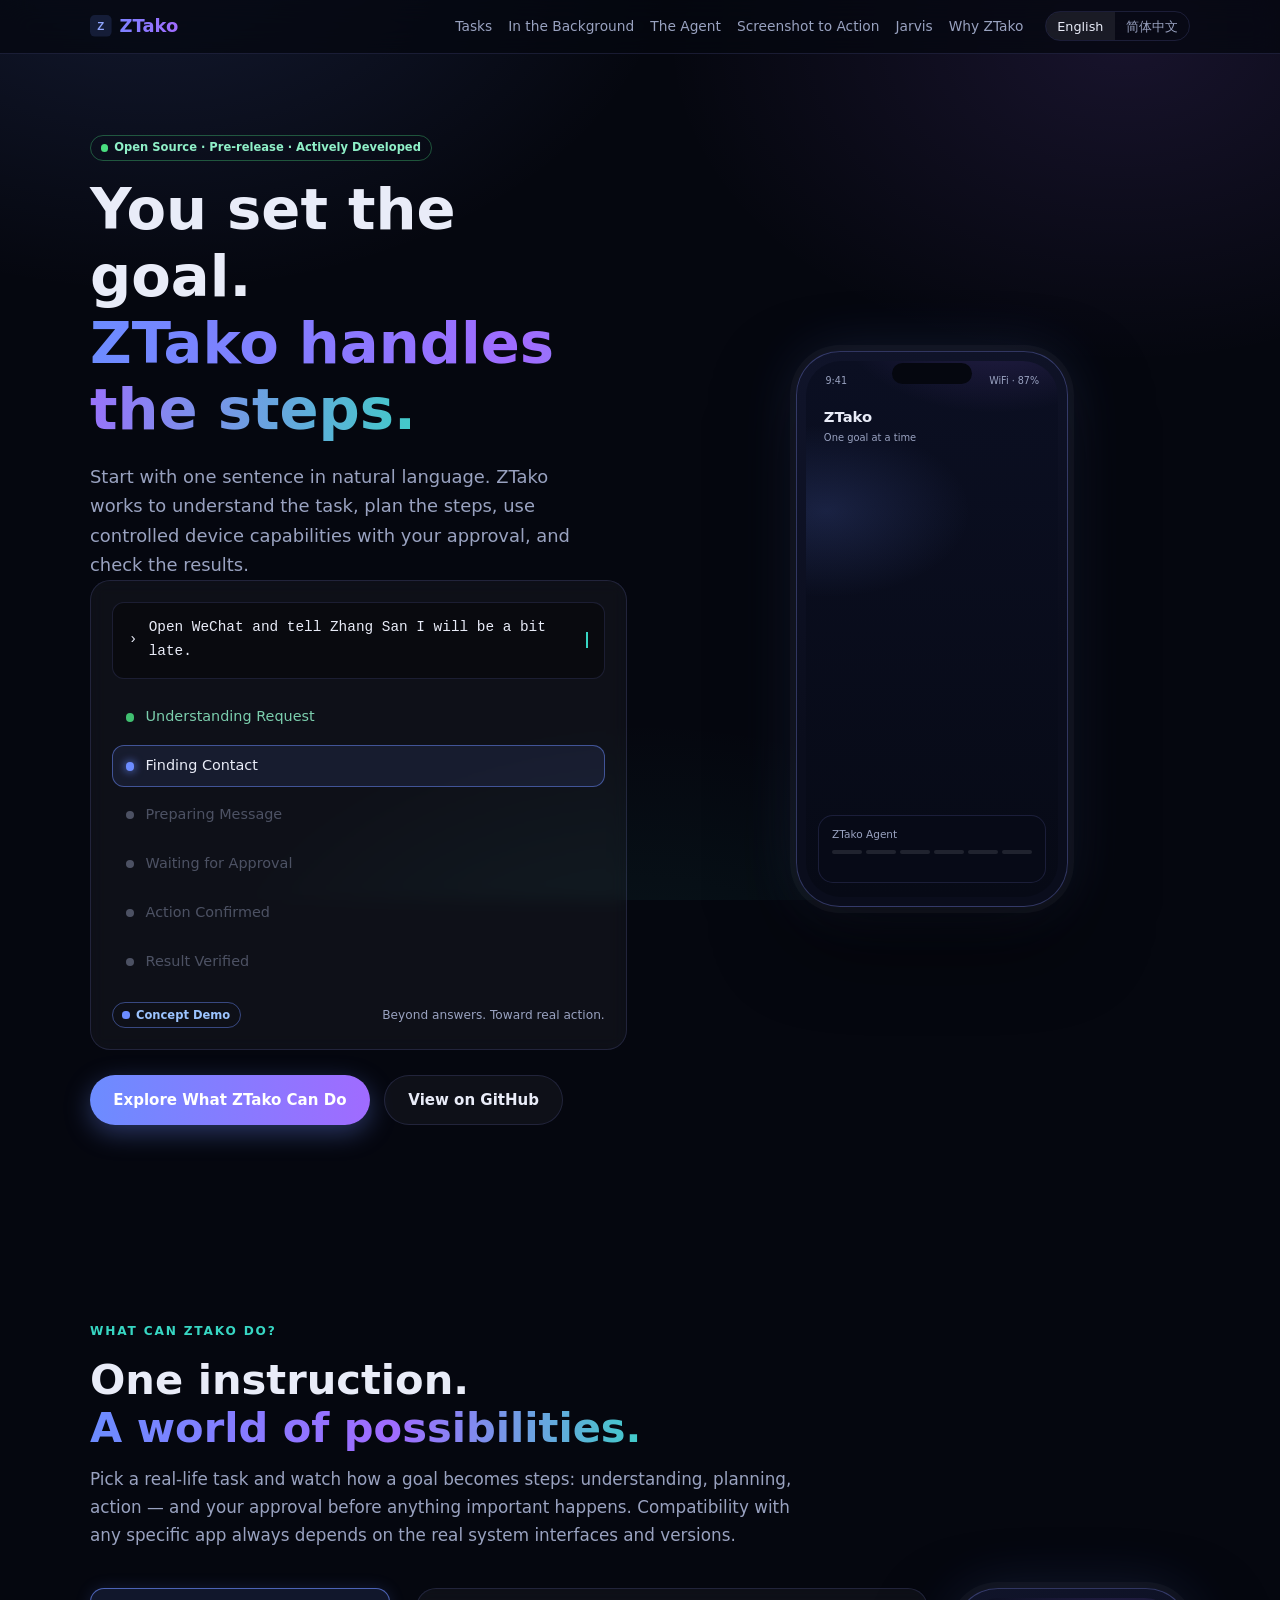
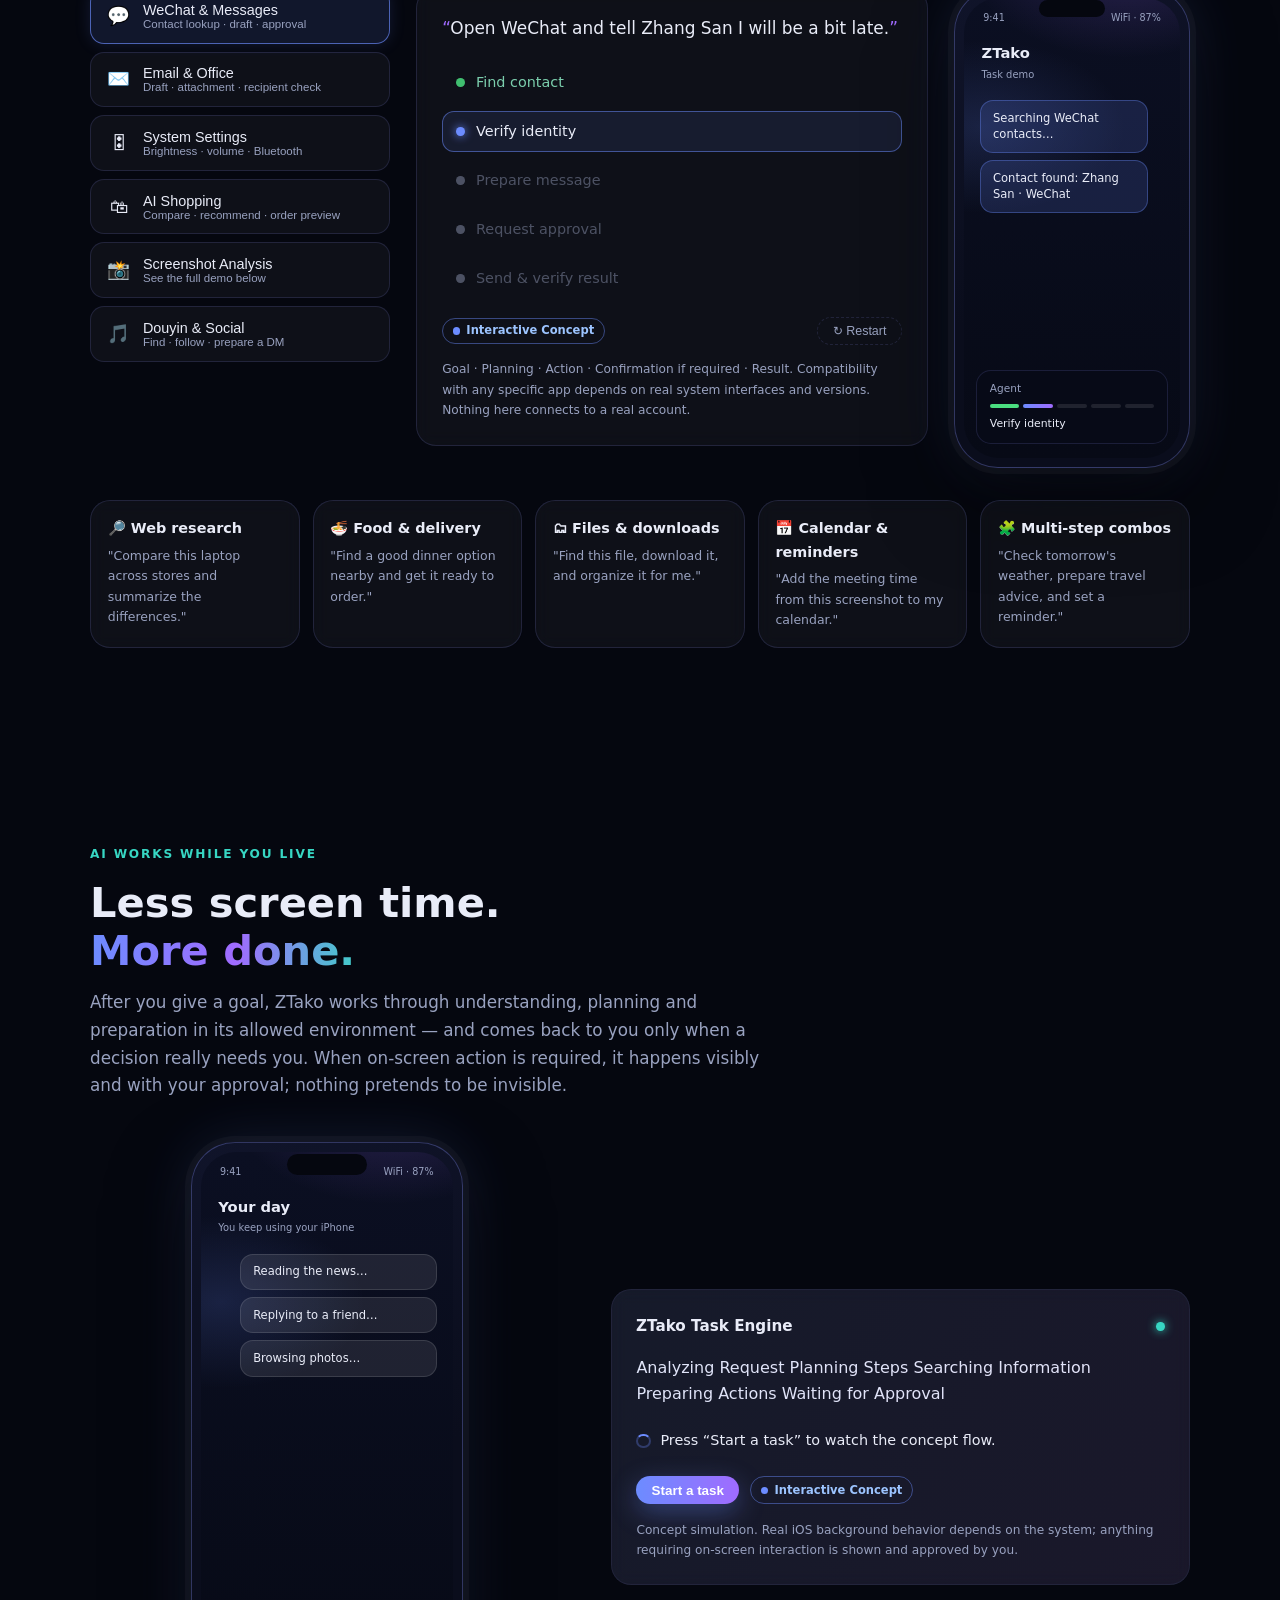
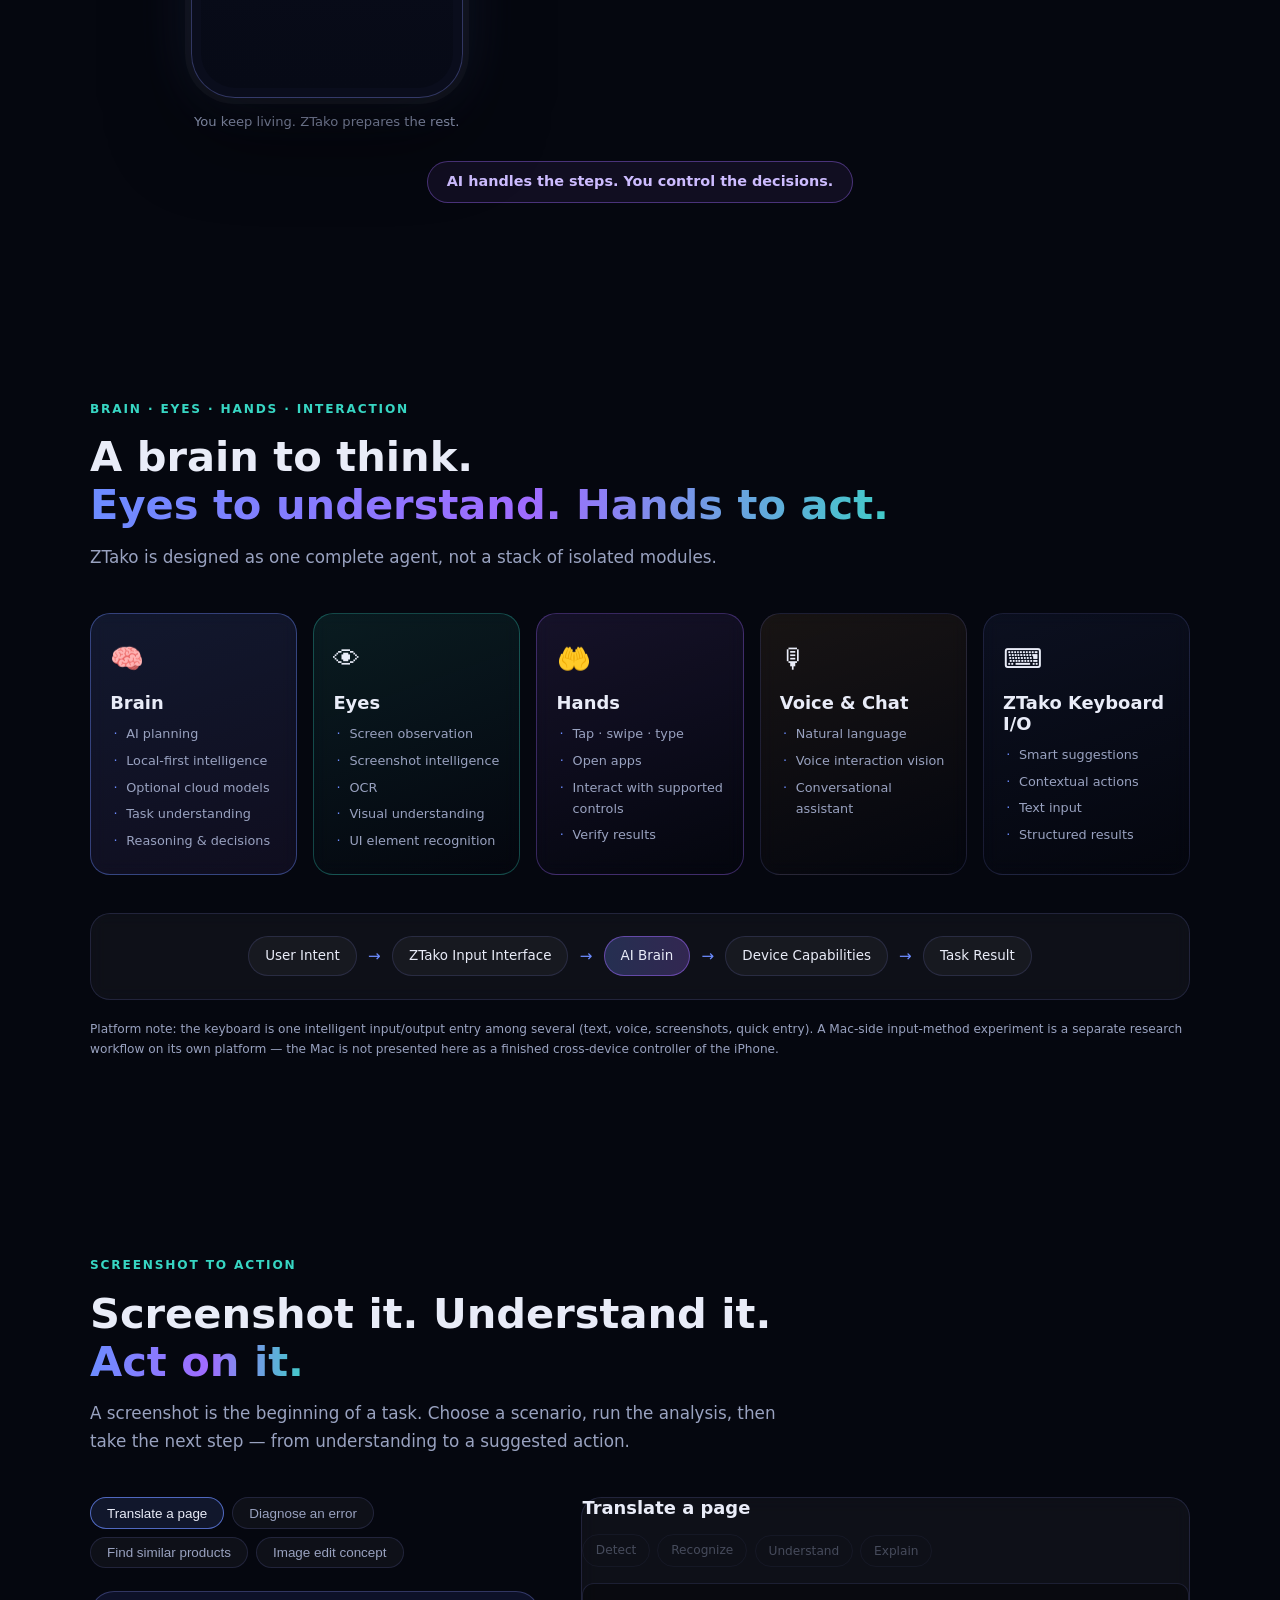
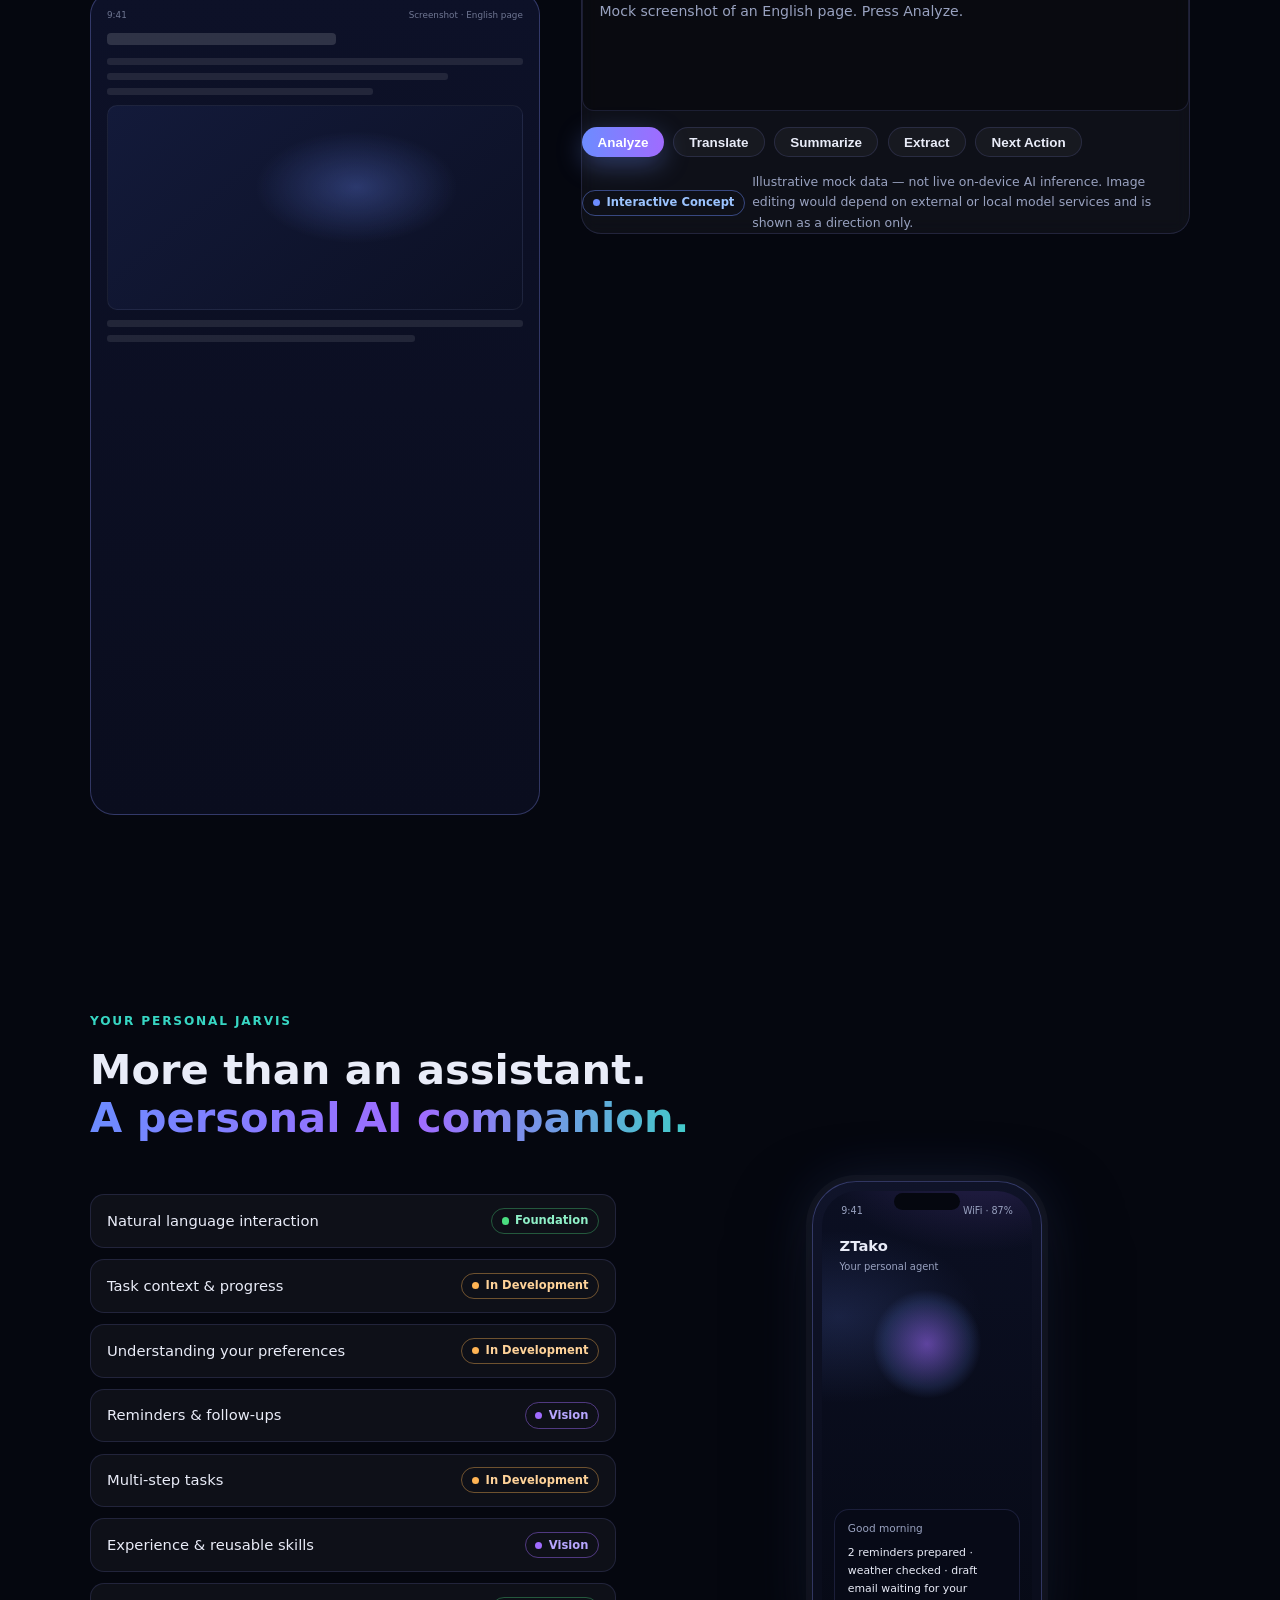
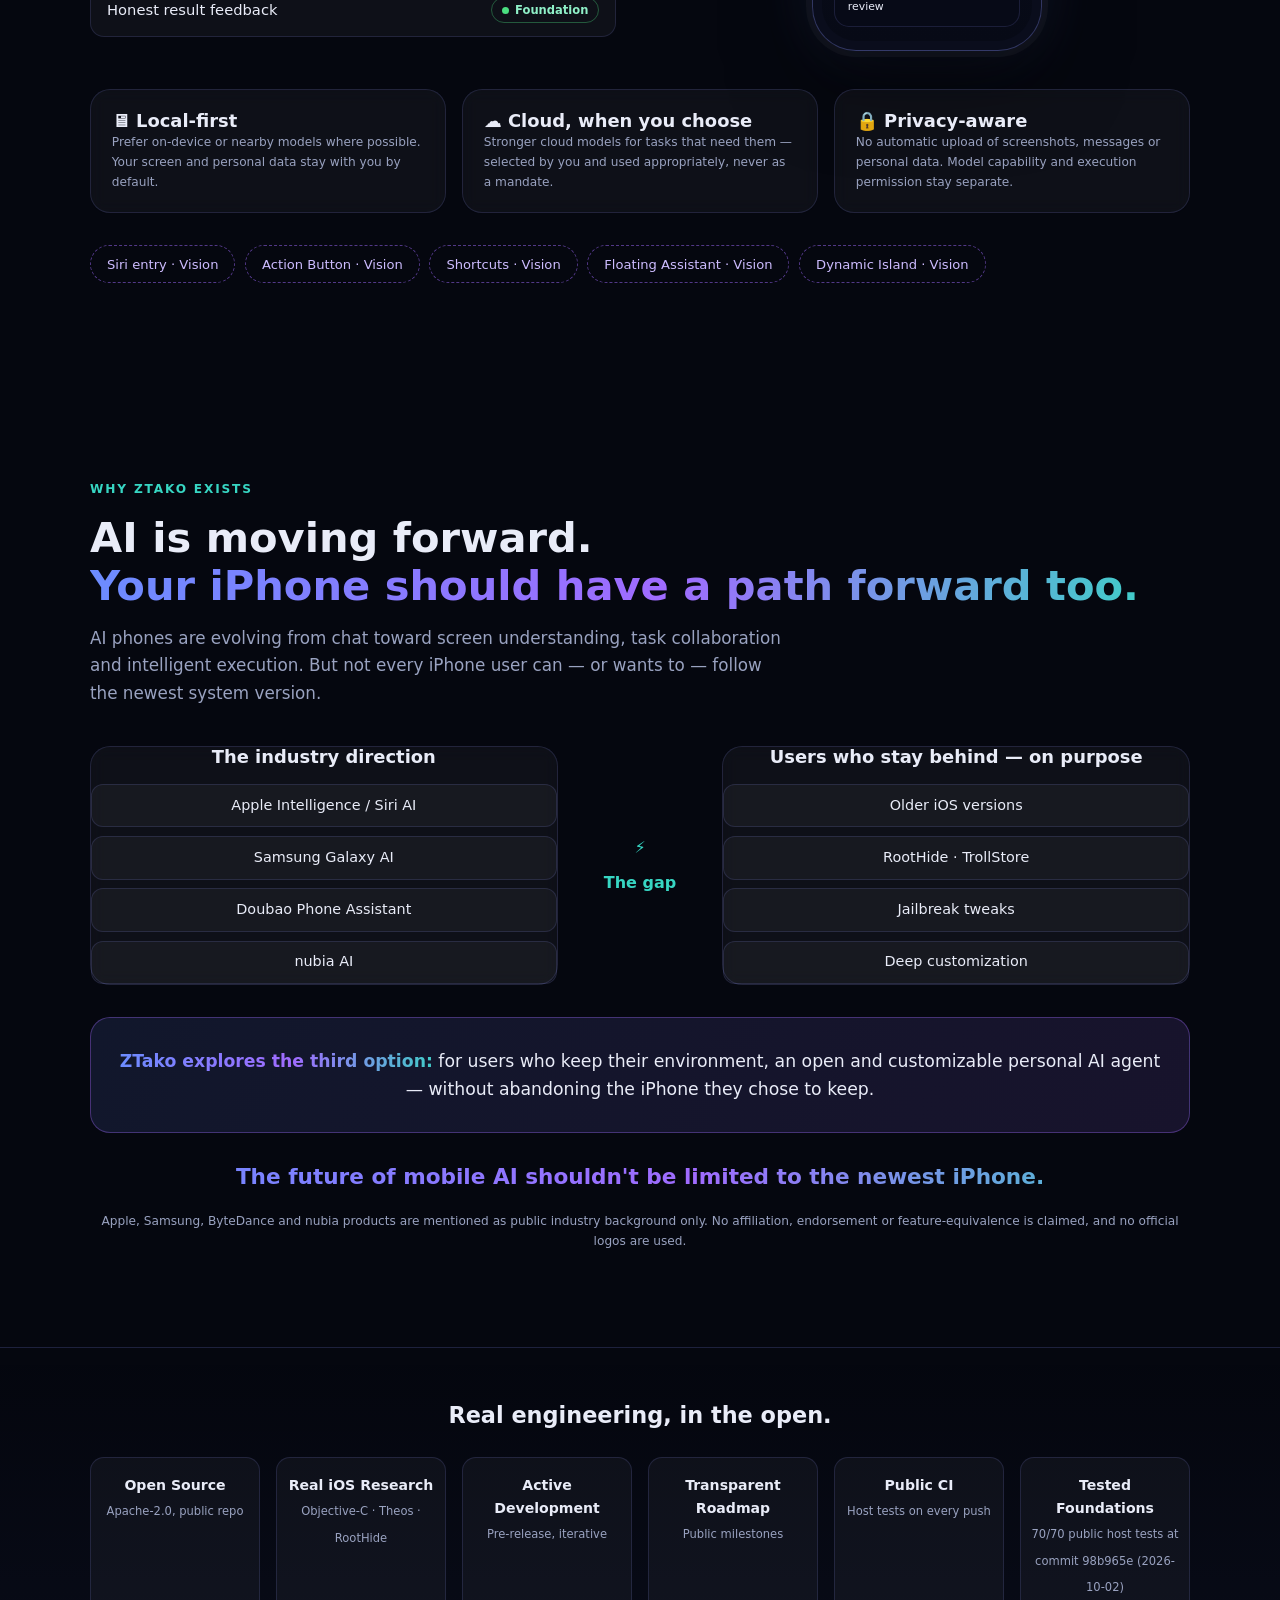
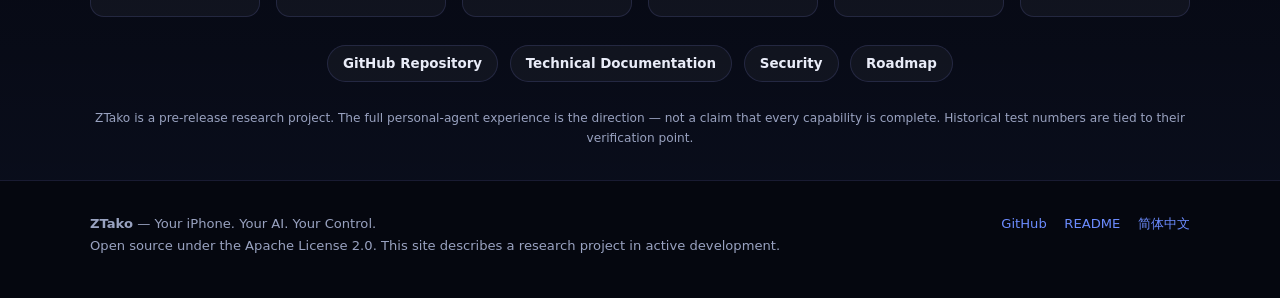
==== commit 613c555a: "V3: rebuild showcase around the task experience (en + zh-CN) New information architecture, replacing" ====
--- a/website/en/index.html
+++ b/website/en/index.html
@@ -3,8 +3,8 @@
 <head>
 <meta charset="UTF-8">
 <meta name="viewport" content="width=device-width, initial-scale=1.0">
-<title>ZTako — The AI future shouldn't leave your iPhone behind</title>
-<meta name="description" content="ZTako is an open-source personal AI agent exploring next-generation intelligent iPhone automation for jailbreak-capable devices. Your iPhone. Your AI. Your Control.">
+<title>ZTako — You set the goal. ZTako handles the steps.</title>
+<meta name="description" content="ZTako is an open-source personal AI agent for jailbreak-capable iPhones: describe your goal in one sentence, and ZTako plans the steps, asks for your approval on important actions, and verifies results.">
 <link rel="canonical" href="https://zbc123067.github.io/PhoneHarness-iOS-Agent/en/">
 <link rel="alternate" hreflang="en" href="https://zbc123067.github.io/PhoneHarness-iOS-Agent/en/">
 <link rel="alternate" hreflang="zh-CN" href="https://zbc123067.github.io/PhoneHarness-iOS-Agent/zh-CN/">
@@ -12,23 +12,22 @@
 <link rel="icon" href="data:image/svg+xml,%3Csvg xmlns='http://www.w3.org/2000/svg' viewBox='0 0 64 64'%3E%3Cdefs%3E%3ClinearGradient id='g' x1='0' y1='0' x2='1' y2='1'%3E%3Cstop offset='0' stop-color='%236c8cff'/%3E%3Cstop offset='1' stop-color='%23a06bff'/%3E%3C/linearGradient%3E%3C/defs%3E%3Crect width='64' height='64' rx='14' fill='%2305070f'/%3E%3Ctext x='32' y='44' font-family='Arial,sans-serif' font-size='34' font-weight='800' fill='url(%23g)' text-anchor='middle'%3EZ%3C/text%3E%3C/svg%3E">
 <link rel="stylesheet" href="../assets/style.css">
 </head>
-<body class="en">
+<body>
 <div class="aurora" aria-hidden="true"></div>
 
 <header class="site-header">
   <div class="header-inner">
-    <a class="brand" href="#hero" aria-label="ZTako home">
+    <a class="brand" href="#top" aria-label="ZTako home">
       <svg viewBox="0 0 64 64" aria-hidden="true"><rect width="64" height="64" rx="14" fill="rgba(108,140,255,0.15)"/><text x="32" y="44" font-family="Arial,sans-serif" font-size="34" font-weight="800" fill="#8fa5ff" text-anchor="middle">Z</text></svg>
       ZTako
     </a>
     <nav class="main-nav" aria-label="Main">
-      <a href="#gap">The Gap</a>
-      <a href="#action">Action</a>
+      <a href="#tasks">Tasks</a>
+      <a href="#background">In the Background</a>
+      <a href="#agent">The Agent</a>
+      <a href="#screenshot">Screenshot to Action</a>
       <a href="#jarvis">Jarvis</a>
-      <a href="#devices">iPhone × Mac</a>
-      <a href="#vision">Vision</a>
-      <a href="#engineering">Open Source</a>
-      <a href="#roadmap">Roadmap</a>
+      <a href="#why">Why ZTako</a>
       <span class="lang-switch">
         <a href="./" data-lang="en" aria-current="true">English</a>
         <a href="../zh-CN/" data-lang="zh-CN">简体中文</a>
@@ -37,438 +36,418 @@
   </div>
 </header>
 
-<main>
-<!-- SECTION 01 — Hero -->
-<section class="hero" id="hero">
+<main id="top">
+<!-- ============ SECTION 1 — HERO ============ -->
+<section class="hero" aria-label="ZTako overview">
   <div class="wrap hero-grid">
     <div>
-      <span class="pill foundation">Open Source · Actively Developed</span>
-      <h1>The AI future shouldn't <span class="grad">leave your iPhone behind.</span></h1>
-      <p class="sub"><strong>Meet ZTako.</strong> An open-source personal AI agent exploring the next generation of intelligent iPhone automation for jailbreak-capable devices.</p>
-      <span class="hero-tagline">Built for the iPhone you already own.</span>
+      <span class="pill foundation">Open Source · Pre-release · Actively Developed</span>
+      <h1>You set the goal.<br><span class="grad">ZTako handles the steps.</span></h1>
+      <p class="sub">Start with one sentence in natural language. ZTako works to understand the task, plan the steps, use controlled device capabilities with your approval, and check the results.</p>
+      <div class="glass hero-console" id="heroDemo"
+        data-demo='{"stages":[{"label":"Understanding Request","bubbles":[{"cls":"user","text":"Open WeChat and tell Zhang San I will be a bit late."}]},{"label":"Finding Contact","bubbles":[{"cls":"ai","text":"Contact found: Zhang San · WeChat"}]},{"label":"Preparing Message","bubbles":[{"cls":"ai","text":"Draft ready: “I will arrive a little later.”"}]},{"label":"Waiting for Approval"},{"label":"Action Confirmed","bubbles":[{"cls":"ai","text":"Message sent to the chat."}]},{"label":"Result Verified","bubbles":[{"cls":"ai","text":"Verified: the message appears in the conversation."}]}],"confirmAt":null,"msgs":{}}'>
+        <div class="hero-input">
+          <span aria-hidden="true">›</span>
+          <span>Open WeChat and tell Zhang San I will be a bit late.</span>
+          <span class="caret" aria-hidden="true"></span>
+        </div>
+        <ul class="stage-rail" aria-live="polite">
+          <li><span class="dot"></span>Understanding Request</li>
+          <li><span class="dot"></span>Finding Contact</li>
+          <li><span class="dot"></span>Preparing Message</li>
+          <li><span class="dot"></span>Waiting for Approval</li>
+          <li><span class="dot"></span>Action Confirmed</li>
+          <li><span class="dot"></span>Result Verified</li>
+        </ul>
+        <div class="hero-foot">
+          <span class="pill concept">Concept Demo</span>
+          <span class="fineprint">Beyond answers. Toward real action.</span>
+        </div>
+      </div>
       <div class="btn-row">
-        <a class="btn primary" href="#action">Explore the Experience</a>
-        <a class="btn ghost" href="https://github.com/ZBC123067/PhoneHarness-iOS-Agent" target="_blank" rel="noopener">View on GitHub</a>
-      </div>
-      <p class="fineprint">Your iPhone. Your AI. Your Control. · Not another chatbot — an agent that works with your device.</p>
-    </div>
-    <div class="phone-wrap reveal">
+        <a class="btn primary" href="#tasks">Explore What ZTako Can Do</a>
+        <a class="btn" href="https://github.com/ZBC123067/PhoneHarness-iOS-Agent" target="_blank" rel="noopener">View on GitHub</a>
+      </div>
+    </div>
+    <div class="phone-col reveal">
       <div class="phone" aria-hidden="true">
         <div class="notch"></div>
         <div class="screen">
-          <div class="app-dot" style="top:14%;left:12%"></div>
-          <div class="app-dot" style="top:14%;left:44%"></div>
-          <div class="app-dot" style="top:14%;right:12%"></div>
-          <div class="halo"></div>
-          <div class="wave" aria-hidden="true"><i></i><i></i><i></i><i></i><i></i><i></i><i></i><i></i><i></i></div>
-          <div class="action-ghost" id="heroGhost" style="top:58%;left:38%"></div>
-          <div class="task-card"><b>ZTako Agent</b><span id="heroCardStatus">Observing screen…</span></div>
-        </div>
-      </div>
-    </div>
-  </div>
-  <div class="wrap" style="margin-top:3rem">
-    <div class="glass task-console">
-      <div class="window-dots" aria-hidden="true"><span></span><span></span><span></span></div>
-      <div class="task-input">
-        <span aria-hidden="true">›</span>
-        <span id="heroTask" data-tasks='["Open the browser, search this, and summarize the results for me.","Find the file I downloaded and draft an email with it.","Check this page and tell me what looks wrong.","Open this app and change that setting for me."]'></span>
-        <span class="caret" aria-hidden="true"></span>
-      </div>
-      <div class="agent-status" id="heroChips" aria-live="polite">
-        <span class="chip">Observe</span>
-        <span class="chip">Understand</span>
-        <span class="chip">Plan</span>
-        <span class="chip">Authorize</span>
-        <span class="chip">Act</span>
-        <span class="chip">Verify</span>
-      </div>
-      <p class="concept-note"><span class="pill concept">Interactive Concept</span> A vision of one-sentence task execution. The animation is a demonstration, not a live device connection.</p>
-    </div>
-  </div>
-</section>
-
-<!-- SECTION 02 — The Missing AI Experience -->
-<section id="gap">
-  <div class="wrap">
-    <span class="section-kicker">The AI Experience Gap</span>
-    <h2>New AI phones are arriving.<br>What about the iPhones <span class="grad">left behind?</span></h2>
-    <p class="lead">Across the industry, phones are turning into AI assistants: understanding natural language, reading the screen, and completing tasks. But none of that automatically reaches the iPhones that stay on older iOS.</p>
-    <div class="gap-compare">
-      <div class="glass gap-col new reveal">
-        <h3>The new AI phone wave</h3>
-        <ul>
-          <li>Apple Intelligence</li>
-          <li>Galaxy AI</li>
-          <li>Doubao Phone Assistant</li>
-          <li>nubia AI</li>
-        </ul>
-        <p class="col-note">New hardware and new system versions, marketed as the future of the smartphone.</p>
-      </div>
-      <div class="gap-mid" aria-hidden="true">
-        <span class="bolt">⚡</span>
-        <span>The AI<br>Experience<br>Gap</span>
-      </div>
-      <div class="glass gap-col legacy reveal">
-        <h3>iPhones that stay behind — on purpose</h3>
-        <ul>
-          <li>iOS 17 and older</li>
-          <li>RootHide</li>
-          <li>TrollStore</li>
-          <li>ElleKit &amp; tweaks</li>
-          <li>Deep customization</li>
-        </ul>
-        <p class="col-note">Users who keep their environment for jailbreak ecosystems, compatibility, and control.</p>
-      </div>
-    </div>
-    <div class="ztako-path reveal">
-      <p class="ztako-name grad">ZTako explores a new path.</p>
-      <p class="lead" style="margin:0.8rem auto 0;max-width:44rem">Rather than forcing users to abandon the environment they chose, ZTako explores how a modern AI agent can work with the iPhone they already control — combining jailbreak-grade device access with modern AI models.</p>
-      <p class="fineprint">Apple Intelligence, Galaxy AI, Doubao and nubia AI are mentioned as public industry background only. No affiliation, endorsement or feature-equivalence is claimed, and no official logos are used.</p>
-    </div>
-  </div>
-</section>
-
-<!-- SECTION 03 — One Instruction. Real Action. -->
-<section id="action">
-  <div class="wrap">
-    <span class="section-kicker">One Instruction. Real Action.</span>
-    <h2>Stop telling your phone where to tap.<br>Tell it <span class="grad">what you want to achieve.</span></h2>
-    <p class="lead">ZTako is not just a Q&amp;A chatbot. The goal: you describe the outcome, and the agent observes the screen, understands the UI, plans the steps, asks for authorization where needed, acts, then checks what actually happened.</p>
-    <div class="pipeline" id="pipeline" role="group" aria-label="Agent task pipeline (interactive concept)">
-      <div class="step" tabindex="0" aria-pressed="false"><span class="n">1</span><b>Natural language</b><span>You state the goal</span></div>
-      <div class="step" tabindex="0" aria-pressed="false"><span class="n">2</span><b>Understand task</b><span>Parse intent &amp; constraints</span></div>
-      <div class="step" tabindex="0" aria-pressed="false"><span class="n">3</span><b>Observe screen</b><span>Read the live UI</span></div>
-      <div class="step" tabindex="0" aria-pressed="false"><span class="n">4</span><b>Identify elements</b><span>Apps &amp; controls, not pixels</span></div>
-      <div class="step" tabindex="0" aria-pressed="false"><span class="n">5</span><b>Plan steps</b><span>Break the goal into actions</span></div>
-      <div class="step" tabindex="0" aria-pressed="false"><span class="n">6</span><b>Authorize</b><span>You approve sensitive actions</span></div>
-      <div class="step" tabindex="0" aria-pressed="false"><span class="n">7</span><b>Execute</b><span>Tap, swipe, type, launch</span></div>
-      <div class="step" tabindex="0" aria-pressed="false"><span class="n">8</span><b>Re-observe</b><span>Look at the screen again</span></div>
-      <div class="step" tabindex="0" aria-pressed="false"><span class="n">9</span><b>Verify result</b><span>Confirm the real outcome</span></div>
-    </div>
-    <p class="concept-note"><span class="pill concept">Interactive Concept</span> Click any step. The device-control primitives behind this loop (tap, swipe, input, screenshots, OCR, accessibility tree reading) exist today as ZTako's open MCP foundation; the full one-sentence autonomous chain is a development direction.</p>
-    <div class="scenario-list">
-      <div class="scenario reveal">
-        <p class="q">"Open the browser, search this, and organize the results for me."</p>
-        <span class="tier pill vision">Future Experience Concept</span>
-      </div>
-      <div class="scenario reveal">
-        <p class="q">"Find the file I just downloaded and help me draft an email."</p>
-        <span class="tier pill vision">Future Experience Concept</span>
-      </div>
-      <div class="scenario reveal">
-        <p class="q">"Look at this page and tell me what's wrong and how to handle it."</p>
-        <span class="tier pill vision">Future Experience Concept</span>
-      </div>
-      <div class="scenario reveal">
-        <p class="q">"Open this app, find that setting, and change it for me."</p>
-        <span class="tier pill vision">Future Experience Concept</span>
-      </div>
-    </div>
-  </div>
-</section>
-
-<!-- SECTION 04 — Meet Your Personal Jarvis -->
-<section id="jarvis">
-  <div class="wrap">
-    <span class="section-kicker">Meet Your Personal Jarvis</span>
-    <h2>Your own Jarvis.<br>Built around <span class="grad">your iPhone.</span></h2>
-    <p class="lead">The long-term vision: a assistant that listens, keeps task context across apps, plans and executes intelligently, reports back honestly, and learns your preferences over time.</p>
-    <div class="grid cols-3">
-      <div class="glass reveal"><h3>🎙 Voice interaction</h3><p class="lead" style="font-size:0.92rem">Speak naturally instead of tapping through menus.</p><span class="pill vision">Vision</span></div>
-      <div class="glass reveal"><h3>🧭 Cross-app tasks</h3><p class="lead" style="font-size:0.92rem">One goal can span several apps and system services.</p><span class="pill vision">Vision</span></div>
-      <div class="glass reveal"><h3>📌 Task context</h3><p class="lead" style="font-size:0.92rem">Ongoing tasks keep their state and can resume.</p><span class="pill development">In Development</span></div>
-      <div class="glass reveal"><h3>🪄 Smart planning</h3><p class="lead" style="font-size:0.92rem">Plans are proposals — verified before and after execution.</p><span class="pill foundation">Available Foundation</span></div>
-      <div class="glass reveal"><h3>🔎 Honest feedback</h3><p class="lead" style="font-size:0.92rem">Results are verified against the real screen, not assumed.</p><span class="pill foundation">Available Foundation</span></div>
-      <div class="glass reveal"><h3>🧠 Memory &amp; skills</h3><p class="lead" style="font-size:0.92rem">Personal knowledge informs — but never authorizes — actions.</p><span class="pill development">In Development</span></div>
-    </div>
-    <p class="fineprint">A complete always-listening Jarvis voice assistant with fully autonomous task execution is a staged product direction, not a current production feature. ZTako does not perform unattended privileged actions without explicit authorization boundaries.</p>
-  </div>
-</section>
-
-<!-- SECTION 05 — iPhone × Mac -->
-<section id="devices">
-  <div class="wrap">
-    <span class="section-kicker">iPhone × Mac</span>
-    <h2>Two devices.<br>One <span class="grad">connected intelligence.</span></h2>
-    <p class="lead">What sets ZTako apart from a phone-only chat assistant: your Mac can observe, assist, and drive the iPhone over a controlled connection — today for development and testing, tomorrow as a foundation for task handoff.</p>
-    <div class="devices-stage">
-      <div class="devices-row">
-        <div class="macbook reveal" aria-hidden="true">
-          <div class="mb-screen">
-            <div class="line">ztako@mac ~ % agent connect --device iphone</div>
-            <div class="line" style="color:#8ff0c8">✓ device linked · MCP session active</div>
-            <div class="line">&gt; describe_screen --frontmost</div>
-            <div class="line" style="color:#9cc4ff">→ 24 elements · app: SpringBoard</div>
-            <div class="line">&gt; <span class="cursor"></span></div>
-          </div>
-          <div class="mb-base"></div>
-        </div>
-        <div class="link-col">
-          <div class="link-beam" aria-hidden="true">
-            <div class="track"></div>
-            <div class="pulse"></div>
-            <div class="pulse back"></div>
-          </div>
-          <div class="link-label" id="linkLabel" data-phases='[["Device link","Controlled MCP transport, token-authenticated"],["Screen observation","The Mac can read the live iPhone UI state"],["Command &amp; status","Queries and governed commands flow both ways"],["Future: task handoff","Start on Mac, continue on iPhone — planned"]]'><b>Device link</b>Controlled MCP transport, token-authenticated</div>
-        </div>
-        <div class="phone-wrap reveal">
-          <div class="phone" style="width:180px;height:370px" aria-hidden="true">
-            <div class="notch" style="width:56px;height:15px"></div>
+          <div class="statusbar"><span>9:41</span><span>WiFi · 87%</span></div>
+          <div class="app-head"><b>ZTako</b><span>One goal at a time</span></div>
+          <div class="bubble-area"></div>
+          <div class="mini-stages">
+            <div class="ms-title"><span>ZTako Agent</span><span id="heroPct"></span></div>
+            <div class="ms-track"><i></i><i></i><i></i><i></i><i></i><i></i></div>
+            <div class="ms-label"></div>
+          </div>
+        </div>
+      </div>
+    </div>
+  </div>
+</section>
+
+<!-- ============ SECTION 2 — WHAT CAN ZTAKO DO ============ -->
+<section id="tasks">
+  <div class="wrap">
+    <span class="kicker">What Can ZTako Do?</span>
+    <h2>One instruction.<br><span class="grad">A world of possibilities.</span></h2>
+    <p class="lead">Pick a real-life task and watch how a goal becomes steps: understanding, planning, action — and your approval before anything important happens. Compatibility with any specific app always depends on the real system interfaces and versions.</p>
+    <div class="task-zone" id="taskZone"
+      data-tasks='{"_msgs":{"cancelled":"Cancelled. Nothing was sent — you stay in control."},
+        "wechat":{"goal":"Open WeChat and tell Zhang San I will be a bit late.","confirmAt":3,
+          "stages":[{"label":"Find contact","bubbles":[{"cls":"ai","text":"Searching WeChat contacts…"}]},{"label":"Verify identity","bubbles":[{"cls":"ai","text":"Contact found: Zhang San · WeChat"}]},{"label":"Prepare message","bubbles":[{"cls":"ai","text":"Draft ready: “I will arrive a little later.”"}]},{"label":"Request approval"},{"label":"Send &amp; verify result","bubbles":[{"cls":"ai","text":"Sent. The chat shows the new message."}]}],
+          "confirm":{"title":"Message ready to send","rows":[["To:","Zhang San · WeChat"],["App:","WeChat"]],"body":"I will arrive a little later."}},
+        "email":{"goal":"Write an English email to the client and attach the quote file.","confirmAt":4,
+          "stages":[{"label":"Understand request"},{"label":"Draft the email","bubbles":[{"cls":"ai","text":"Draft written (EN, formal tone)."}]},{"label":"Locate attachment","bubbles":[{"cls":"ai","text":"Quote-2026-10-26.pdf found in Files."}]},{"label":"Check recipient"},{"label":"Request approval"},{"label":"Send &amp; verify result","bubbles":[{"cls":"ai","text":"Email sent with attachment."}]}],
+          "confirm":{"title":"Email ready to send","rows":[["To:","client@company.com"],["Attachment:","Quote-2026-10-26.pdf"]],"body":"Dear Ms. Chen, thank you for your inquiry. The quote is attached. Best regards."}},
+        "settings":{"goal":"Brighten the screen, lower the volume, and turn on Bluetooth.","confirmAt":null,
+          "stages":[{"label":"Identify device targets","bubbles":[{"cls":"ai","text":"3 system targets recognized."}]},{"label":"Choose control path"},{"label":"Adjust settings","bubbles":[{"cls":"ai","text":"Brightness up · volume down · Bluetooth on."}]},{"label":"Verify state","bubbles":[{"cls":"ai","text":"All three states confirmed."}]}]},
+        "shopping":{"goal":"Find suitable headphones on Taobao, JD and Pinduoduo.","confirmAt":4,
+          "stages":[{"label":"Collect candidates","bubbles":[{"cls":"ai","text":"Scanning 3 shopping platforms…"}]},{"label":"Filter by specs"},{"label":"Compare prices","bubbles":[{"cls":"ai","text":"12 candidates · 3 finalists."}]},{"label":"Summarize picks"},{"label":"Prepare order preview"}],
+          "confirm":{"title":"Order preview — needs your approval","rows":[["Item:","Wireless earphones · Black"],["Price:","¥199"],["Store:","Taobao"]],"body":"Payment or order submission always requires your explicit approval."}},
+        "social":{"goal":"Find this Douyin account, follow it, and prepare a private message.","confirmAt":3,
+          "stages":[{"label":"Find the account"},{"label":"Confirm the target","bubbles":[{"cls":"ai","text":"Account: @zhangsan_official"}]},{"label":"Prepare the message"},{"label":"Request approval"},{"label":"Perform supported actions","bubbles":[{"cls":"ai","text":"Done (simulated). Draft saved."}]}],
+          "confirm":{"title":"Follow &amp; message draft","rows":[["Account:","@zhangsan_official"],["Actions:","Follow + open DM draft"]],"body":"Hi, I really liked your latest video. Would you like to collaborate?"}}}'
+    >
+      <div class="task-menu" role="group" aria-label="Task demos">
+        <button data-task="wechat" aria-pressed="false"><span class="t-ico">💬</span><span>WeChat &amp; Messages<span class="t-sub">Contact lookup · draft · approval</span></span></button>
+        <button data-task="email" aria-pressed="false"><span class="t-ico">✉️</span><span>Email &amp; Office<span class="t-sub">Draft · attachment · recipient check</span></span></button>
+        <button data-task="settings" aria-pressed="false"><span class="t-ico">🎛</span><span>System Settings<span class="t-sub">Brightness · volume · Bluetooth</span></span></button>
+        <button data-task="shopping" aria-pressed="false"><span class="t-ico">🛍</span><span>AI Shopping<span class="t-sub">Compare · recommend · order preview</span></span></button>
+        <button data-task="screenshot" aria-pressed="false"><span class="t-ico">📸</span><span>Screenshot Analysis<span class="t-sub">See the full demo below</span></span></button>
+        <button data-task="social" aria-pressed="false"><span class="t-ico">🎵</span><span>Douyin &amp; Social<span class="t-sub">Find · follow · prepare a DM</span></span></button>
+      </div>
+      <div class="demo-root">
+        <div class="task-layout">
+          <div class="glass task-stage">
+            <div class="task-goal"><p class="goal task-goal-text"></p></div>
+            <div class="goal-steps"><ul class="stage-rail" aria-live="polite"></ul></div>
+            <p class="demo-status" aria-live="polite"></p>
+            <div class="task-meta">
+              <span class="pill concept">Interactive Concept</span>
+              <button class="restart-btn">↻ Restart</button>
+            </div>
+            <p class="fineprint task-note">Goal · Planning · Action · Confirmation if required · Result. Compatibility with any specific app depends on real system interfaces and versions. Nothing here connects to a real account.</p>
+          </div>
+          <div class="phone-col">
+            <div class="phone" style="width:236px;height:480px" aria-hidden="true">
+              <div class="notch" style="width:66px;height:17px"></div>
+              <div class="screen">
+                <div class="statusbar"><span>9:41</span><span>WiFi · 87%</span></div>
+                <div class="app-head"><b>ZTako</b><span>Task demo</span></div>
+                <div class="bubble-area"></div>
+                <div class="mini-stages">
+                  <div class="ms-title"><span>Agent</span><span></span></div>
+                  <div class="ms-track"><i></i><i></i><i></i><i></i><i></i><i></i></div>
+                  <div class="ms-label"></div>
+                </div>
+                <div class="sheet-backdrop"></div>
+                <div class="action-sheet" role="dialog" aria-modal="true" aria-label="Confirmation">
+                  <span class="as-brand">ZTAKO</span>
+                  <h4></h4>
+                  <div class="as-rows"></div>
+                  <div class="as-body"></div>
+                  <div class="as-btns">
+                    <button class="as-cancel">Cancel</button>
+                    <button class="as-confirm">Confirm</button>
+                  </div>
+                </div>
+              </div>
+            </div>
+          </div>
+        </div>
+      </div>
+    </div>
+    <div class="task-cards">
+      <div class="glass task-card reveal"><b>🔎 Web research</b><p>"Compare this laptop across stores and summarize the differences."</p></div>
+      <div class="glass task-card reveal"><b>🍜 Food &amp; delivery</b><p>"Find a good dinner option nearby and get it ready to order."</p></div>
+      <div class="glass task-card reveal"><b>🗂 Files &amp; downloads</b><p>"Find this file, download it, and organize it for me."</p></div>
+      <div class="glass task-card reveal"><b>📅 Calendar &amp; reminders</b><p>"Add the meeting time from this screenshot to my calendar."</p></div>
+      <div class="glass task-card reveal"><b>🧩 Multi-step combos</b><p>"Check tomorrow's weather, prepare travel advice, and set a reminder."</p></div>
+    </div>
+  </div>
+</section>
+
+<!-- ============ SECTION 3 — BACKGROUND ENGINE ============ -->
+<section id="background">
+  <div class="wrap">
+    <span class="kicker">AI Works While You Live</span>
+    <h2>Less screen time.<br><span class="grad">More done.</span></h2>
+    <p class="lead">After you give a goal, ZTako works through understanding, planning and preparation in its allowed environment — and comes back to you only when a decision really needs you. When on-screen action is required, it happens visibly and with your approval; nothing pretends to be invisible.</p>
+    <div id="bgEngine"
+      data-demo='{"confirm":{"title":"Message ready to send","rows":[["To:","Zhang San · WeChat"]],"body":"I will arrive a little later."},"msgs":{"working":"Working in the background while you use your phone…","needsApproval":"Your approval is needed to continue.","confirmed":"Confirmed. Task completed and verified (simulated).","cancelled":"Cancelled. Nothing was sent."}}'>
+      <div class="bg-grid">
+        <div class="user-life">
+          <div class="phone" aria-hidden="true">
+            <div class="notch"></div>
             <div class="screen">
-              <div class="halo" style="width:70px;height:70px"></div>
-              <div class="task-card" style="font-size:0.62rem"><b>ZTako</b>Linked to your Mac</div>
+              <div class="statusbar"><span>9:41</span><span>WiFi · 87%</span></div>
+              <div class="app-head"><b>Your day</b><span>You keep using your iPhone</span></div>
+              <div class="bubble user show" style="opacity:1;transform:none">Reading the news…</div>
+              <div class="bubble user show" style="opacity:1;transform:none">Replying to a friend…</div>
+              <div class="bubble user show" style="opacity:1;transform:none">Browsing photos…</div>
+              <div class="sheet-backdrop"></div>
+              <div class="action-sheet" role="dialog" aria-modal="true" aria-label="Confirmation">
+                <span class="as-brand">ZTAKO</span>
+                <h4>Message ready to send</h4>
+                <div class="as-rows"></div>
+                <div class="as-body"></div>
+                <div class="as-btns">
+                  <button class="as-cancel">Cancel</button>
+                  <button class="as-confirm">Confirm Send</button>
+                </div>
+              </div>
             </div>
           </div>
-        </div>
-      </div>
-    </div>
-    <div class="grid cols-3 devices-feats">
-      <div class="glass reveal"><h3>🔗 Controlled connection</h3><p class="lead" style="font-size:0.92rem">Token-authenticated MCP transport, loopback by default.</p><span class="pill foundation">Available Foundation</span></div>
-      <div class="glass reveal"><h3>👁 Screen observation</h3><p class="lead" style="font-size:0.92rem">The Mac host can inspect the iPhone's live UI tree.</p><span class="pill foundation">Available Foundation</span></div>
-      <div class="glass reveal"><h3>🤝 Task handoff</h3><p class="lead" style="font-size:0.92rem">Cross-device context collaboration is a planned direction — the phone will not require a permanently online Mac.</p><span class="pill vision">Vision</span></div>
-    </div>
-    <p class="fineprint">Direction: <strong>local-first per user</strong>. Existing verified connection tooling and the full cross-device intelligence experience are separate things and are labeled separately.</p>
-  </div>
-</section>
-
-<!-- SECTION 06 — AI Keyboard -->
-<section id="keyboard">
-  <div class="wrap">
-    <span class="section-kicker">AI Keyboard</span>
-    <h2>Intelligence,<br>right <span class="grad">where you type.</span></h2>
-    <p class="lead">A research direction: bring understanding, suggestions, translation and quick actions into the keyboard itself — so you don't have to switch to a separate chat app for every small task.</p>
-    <div class="kb-stage">
-      <div class="glass">
-        <div class="kb-screen">
-          <span class="typed" id="kbTyped">把这段话翻译成英文，语气礼貌一些</span><span class="kb-caret" aria-hidden="true"></span>
-        </div>
-        <div class="candidate-bar" id="kbCands" role="group" aria-label="Candidate suggestions">
-          <button class="cand" data-text="Could you please help me translate this into polite English?" data-note="✦ Context suggestion: a polished, polite English draft was generated locally as a concept.">✦ Polite English draft</button>
-          <button class="cand" data-text="Please translate this message into English." data-note="✦ Quick action: direct translation applied (concept demo).">↔ Translate</button>
-          <button class="cand" data-text="Here is a shorter version of your message." data-note="✦ Rewrite: shortened while keeping the meaning (concept demo).">✂ Make it shorter</button>
-        </div>
-        <div class="kb-actions" id="kbActs" role="group" aria-label="Keyboard quick actions">
-          <button class="act" data-note="✦ Summarize: key points extracted from the thread (concept demo).">Summarize thread</button>
-          <button class="act" data-note="✦ Explain: this attachment type is described in plain language (concept demo).">Explain this</button>
-          <button class="act" data-note="✦ Task: 'send this to Alice with a friendly tone' would become a governed agent task (vision).">Turn into task</button>
-        </div>
-        <p id="kbNote" class="concept-note" aria-live="polite">Tap a suggestion or quick action above — this is an interactive concept of keyboard-level intelligence.</p>
-      </div>
-    </div>
-    <div class="grid cols-4">
-      <div class="glass reveal"><h3>Smart candidates</h3><span class="pill vision">Vision</span></div>
-      <div class="glass reveal"><h3>Context suggestions</h3><span class="pill vision">Vision</span></div>
-      <div class="glass reveal"><h3>Translation assist</h3><span class="pill development">In Development</span></div>
-      <div class="glass reveal"><h3>Natural-language task entry</h3><span class="pill vision">Vision</span></div>
-    </div>
-    <p class="fineprint">Platform note: keyboard intelligence is a research direction explored across platforms. A Mac-side input-method experiment is a separate workflow and is not presented as a shipped iPhone keyboard. Statuses above describe intent, not finished features.</p>
-  </div>
-</section>
-
-<!-- SECTION 07 — AI Vision & Screenshot Intelligence -->
-<section id="vision">
-  <div class="wrap">
-    <span class="section-kicker">AI Vision &amp; Screenshot Intelligence</span>
-    <h2>Your AI can learn to see<br><span class="grad">what you see.</span></h2>
-    <p class="lead">Screenshots are where questions live: an error you don't understand, text in another language, a page you want summarized. ZTako's direction is an AI that looks at your screen and helps — OCR, understanding, diagnosis, translation and summaries.</p>
-    <div class="vision-grid">
-      <div class="shot" id="shot" aria-label="Concept screenshot with analysis regions">
-        <div class="shot-bar"><span>9:41</span><span>WiFi · 87%</span></div>
-        <div class="shot-title"></div>
-        <div class="shot-line"></div>
-        <div class="shot-line short"></div>
-        <div class="shot-img"></div>
-        <div class="shot-line"></div>
-        <div class="shot-line short"></div>
-        <div class="region" style="top:18%;left:8%;width:70%;height:9%"><span class="tag">TEXT</span></div>
-        <div class="region" style="top:34%;left:8%;width:84%;height:36%"><span class="tag">IMAGE</span></div>
-        <div class="region" style="top:74%;left:8%;width:84%;height:14%"><span class="tag">ERROR DIALOG</span></div>
-      </div>
-      <div class="glass vision-panel" id="visionDemo" data-modes='{"analyze":"Detected 3 regions: a text block, an image area, and an error dialog.\n\nExplanation: the dialog suggests the app could not reach the network. Common causes: no connectivity, a VPN or proxy, or a server-side issue. First step: check WiFi and retry.","translate":"Layout-aware translation would render the on-screen text in your language while keeping the layout intact (concept).","summarize":"Summary: the page presents one main section with an image and an error dialog; the actionable item is the network error (concept).","find":"Findings: one error dialog and two informational blocks found. The dialog contains the only actionable text (concept).","running":"Analyzing…"}'>
-        <div class="stages" id="visionStages" aria-live="polite">
+          <p class="life-caption">You keep living. ZTako prepares the rest.</p>
+        </div>
+        <div class="glass engine-panel">
+          <div class="engine-head"><b>ZTako Task Engine</b><span class="pulse-dot" aria-hidden="true"></span></div>
+          <div class="engine-stages stages" aria-hidden="true">
+            <span class="stage-chip">Analyzing Request</span>
+            <span class="stage-chip">Planning Steps</span>
+            <span class="stage-chip">Searching Information</span>
+            <span class="stage-chip">Preparing Actions</span>
+            <span class="stage-chip">Waiting for Approval</span>
+          </div>
+          <div class="engine-status" aria-live="polite"><span class="spin" aria-hidden="true"></span><span>Press “Start a task” to watch the concept flow.</span></div>
+          <div class="engine-actions">
+            <button class="btn primary small engine-start">Start a task</button>
+            <span class="pill concept">Interactive Concept</span>
+          </div>
+          <p class="fineprint" style="position:relative;margin-top:1rem">Concept simulation. Real iOS background behavior depends on the system; anything requiring on-screen interaction is shown and approved by you.</p>
+        </div>
+      </div>
+    </div>
+    <div style="text-align:center"><span class="trust-pill">AI handles the steps. You control the decisions.</span></div>
+  </div>
+</section>
+
+<!-- ============ SECTION 4 — AGENT ANATOMY ============ -->
+<section id="agent">
+  <div class="wrap">
+    <span class="kicker">Brain · Eyes · Hands · Interaction</span>
+    <h2>A brain to think.<br><span class="grad">Eyes to understand. Hands to act.</span></h2>
+    <p class="lead">ZTako is designed as one complete agent, not a stack of isolated modules.</p>
+    <div class="anatomy">
+      <div class="glass organ brain reveal">
+        <span class="o-ico" aria-hidden="true">🧠</span>
+        <h3>Brain</h3>
+        <ul><li>AI planning</li><li>Local-first intelligence</li><li>Optional cloud models</li><li>Task understanding</li><li>Reasoning &amp; decisions</li></ul>
+      </div>
+      <div class="glass organ eyes reveal">
+        <span class="o-ico" aria-hidden="true">👁</span>
+        <h3>Eyes</h3>
+        <ul><li>Screen observation</li><li>Screenshot intelligence</li><li>OCR</li><li>Visual understanding</li><li>UI element recognition</li></ul>
+      </div>
+      <div class="glass organ hands reveal">
+        <span class="o-ico" aria-hidden="true">🤲</span>
+        <h3>Hands</h3>
+        <ul><li>Tap · swipe · type</li><li>Open apps</li><li>Interact with supported controls</li><li>Verify results</li></ul>
+      </div>
+      <div class="glass organ voice reveal">
+        <span class="o-ico" aria-hidden="true">🎙</span>
+        <h3>Voice &amp; Chat</h3>
+        <ul><li>Natural language</li><li>Voice interaction vision</li><li>Conversational assistant</li></ul>
+      </div>
+      <div class="glass organ io reveal">
+        <span class="o-ico" aria-hidden="true">⌨️</span>
+        <h3>ZTako Keyboard I/O</h3>
+        <ul><li>Smart suggestions</li><li>Contextual actions</li><li>Text input</li><li>Structured results</li></ul>
+      </div>
+    </div>
+    <div class="glass intent-flow" aria-label="From intent to result">
+      <span class="f-step">User Intent</span><span class="f-arrow">→</span>
+      <span class="f-step">ZTako Input Interface</span><span class="f-arrow">→</span>
+      <span class="f-step core">AI Brain</span><span class="f-arrow">→</span>
+      <span class="f-step">Device Capabilities</span><span class="f-arrow">→</span>
+      <span class="f-step">Task Result</span>
+    </div>
+    <p class="fineprint" style="margin-top:1.2rem">Platform note: the keyboard is one intelligent input/output entry among several (text, voice, screenshots, quick entry). A Mac-side input-method experiment is a separate research workflow on its own platform — the Mac is not presented here as a finished cross-device controller of the iPhone.</p>
+  </div>
+</section>
+
+<!-- ============ SECTION 5 — SCREENSHOT TO ACTION ============ -->
+<section id="screenshot">
+  <div class="wrap">
+    <span class="kicker">Screenshot to Action</span>
+    <h2>Screenshot it. Understand it.<br><span class="grad">Act on it.</span></h2>
+    <p class="lead">A screenshot is the beginning of a task. Choose a scenario, run the analysis, then take the next step — from understanding to a suggested action.</p>
+    <div class="shot-demo" id="shotDemo"
+      data-scenarios='{"page":{"title":"Translate a page","intro":"Mock screenshot of an English page. Press Analyze.","running":"Analyzing…","actions":{"analyze":"Detected 3 regions: two text blocks and one image. Text recognized as English.","translate":"Translation (concept): the page text would be rendered in your language while keeping the layout intact.","summarize":"Summary (concept): the page introduces one topic with one supporting image and two paragraphs.","extract":"Extracted: 2 text blocks, 1 image, about 120 words (concept).","next":"Suggested next action: translate the page and save a note (concept)."}},
+        "error":{"title":"Diagnose an error","intro":"Mock screenshot with an error dialog. Press Analyze.","running":"Analyzing…","actions":{"analyze":"Found an error dialog: Connection failed (Error 101), plus a hint line below.","translate":"Concept: dialog text would be translated if it were in another language.","summarize":"Summary: the app failed to connect; the dialog reports Error 101.","extract":"Extracted: error code 101 · module connection · 1 hint line.","next":"Suggested next action: check WiFi, then retry the connection (concept)."}},
+        "product":{"title":"Find similar products","intro":"Mock product page. Press Analyze.","running":"Analyzing…","actions":{"analyze":"Recognized a product card: name/model area, price and one image.","translate":"Concept: the product title would be translated to your language.","summarize":"Summary: one product page with the price highlighted (concept).","extract":"Extracted: product name, model and price — ready for search.","next":"Suggested next action: search similar products across stores and compare prices (concept)."}},
+        "image":{"title":"Image edit concept","intro":"A photo mock. Editing depends on external or local model services — shown as a direction only.","running":"Analyzing…","actions":{"analyze":"Detected subject and background regions (concept).","translate":"Not applicable to photo editing (concept).","summarize":"Summary: one subject in the foreground, a busy background (concept).","extract":"Extracted edit instructions: remove background people, adjust colors.","next":"Suggested next action: run an edit preview via a chosen model service (concept, not connected)."}}}'
+    >
+      <div>
+        <div class="shot-tabs" role="group" aria-label="Screenshot scenarios">
+          <button data-sc="page" aria-pressed="false">Translate a page</button>
+          <button data-sc="error" aria-pressed="false">Diagnose an error</button>
+          <button data-sc="product" aria-pressed="false">Find similar products</button>
+          <button data-sc="image" aria-pressed="false">Image edit concept</button>
+        </div>
+        <div class="shot-frame" data-frame="page">
+          <div class="sbar"><span>9:41</span><span>Screenshot · English page</span></div>
+          <div class="stitle"></div>
+          <div class="sline"></div><div class="sline" style="width:82%"></div><div class="sline" style="width:64%"></div>
+          <div class="sblock" style="height:26%;background:radial-gradient(9rem 5rem at 60% 40%,rgba(108,140,255,0.3),transparent 70%),linear-gradient(140deg,#131a3a,#0c1024);border:1px solid rgba(255,255,255,0.06)"></div>
+          <div class="sline"></div><div class="sline" style="width:74%"></div>
+          <div class="region" style="top:16%;left:6%;width:70%;height:8%"><span class="tag">TEXT</span></div>
+          <div class="region" style="top:38%;left:6%;width:88%;height:28%"><span class="tag">IMAGE</span></div>
+          <div class="region" style="top:76%;left:6%;width:88%;height:12%"><span class="tag">TEXT</span></div>
+        </div>
+        <div class="shot-frame" data-frame="error" hidden>
+          <div class="sbar"><span>9:41</span><span>Screenshot · error dialog</span></div>
+          <div class="stitle"></div>
+          <div class="sline" style="width:88%"></div><div class="sline" style="width:70%"></div>
+          <div class="sblock" style="height:30%;background:rgba(255,120,90,0.12);border:1px solid rgba(255,120,90,0.35);display:grid;place-items:center;color:#ffb1a6;font-size:0.7rem">⚠ Connection failed (Error 101)</div>
+          <div class="sline"></div><div class="sline" style="width:60%"></div>
+          <div class="region" style="top:26%;left:6%;width:88%;height:32%"><span class="tag">ERROR DIALOG</span></div>
+          <div class="region" style="top:66%;left:6%;width:88%;height:10%"><span class="tag">HINT TEXT</span></div>
+        </div>
+        <div class="shot-frame" data-frame="product" hidden>
+          <div class="sbar"><span>9:41</span><span>Screenshot · product page</span></div>
+          <div class="stitle"></div>
+          <div class="sblock" style="height:34%;background:radial-gradient(10rem 6rem at 50% 40%,rgba(160,107,255,0.3),transparent 70%),linear-gradient(140deg,#181533,#0c1024);border:1px solid rgba(255,255,255,0.06)"></div>
+          <div class="sline" style="width:78%"></div>
+          <div class="sline" style="width:42%;background:rgba(74,222,128,0.35)"></div>
+          <div class="sline"></div>
+          <div class="region" style="top:14%;left:6%;width:88%;height:36%"><span class="tag">PRODUCT</span></div>
+          <div class="region" style="top:58%;left:6%;width:46%;height:9%"><span class="tag">NAME / MODEL</span></div>
+          <div class="region" style="top:72%;left:6%;width:36%;height:9%"><span class="tag">PRICE</span></div>
+        </div>
+        <div class="shot-frame" data-frame="image" hidden>
+          <div class="sbar"><span>9:41</span><span>Screenshot · photo</span></div>
+          <span class="after-badge">Concept preview</span>
+          <div class="sblock" style="height:38%;background:radial-gradient(11rem 7rem at 30% 45%,rgba(108,140,255,0.35),transparent 70%),radial-gradient(8rem 5rem at 78% 30%,rgba(255,180,84,0.28),transparent 70%),linear-gradient(140deg,#131a3a,#0c1024);border:1px solid rgba(255,255,255,0.06)"></div>
+          <div class="sline" style="width:70%"></div>
+          <div class="sblock" style="height:20%;background:radial-gradient(9rem 5rem at 50% 50%,rgba(55,214,195,0.22),transparent 70%),linear-gradient(140deg,#0f2b26,#0c1024);border:1px solid rgba(55,214,195,0.25)"></div>
+          <div class="region" style="top:12%;left:6%;width:88%;height:40%"><span class="tag">SUBJECT / BACKGROUND</span></div>
+          <div class="region" style="top:62%;left:6%;width:88%;height:22%"><span class="tag">EDIT PREVIEW</span></div>
+        </div>
+      </div>
+      <div class="glass shot-panel">
+        <h3 id="shotScenarioTitle">Translate a page</h3>
+        <div class="stages" aria-live="polite">
           <span class="stage-chip">Detect</span>
           <span class="stage-chip">Recognize</span>
           <span class="stage-chip">Understand</span>
           <span class="stage-chip">Explain</span>
         </div>
-        <div class="vision-output" id="visionOutput">Press “Analyze Screen” to walk through the concept pipeline: detect regions, recognize content, understand meaning, then explain it back to you.</div>
-        <div class="vision-modes" id="visionModes" role="group" aria-label="Analysis modes">
-          <button data-mode="translate" aria-pressed="false">Translate</button>
-          <button data-mode="summarize" aria-pressed="false">Summarize</button>
-          <button data-mode="find" aria-pressed="false">Find Information</button>
-        </div>
-        <div class="btn-row" style="margin-top:1.4rem">
-          <button class="btn primary small" id="analyzeBtn">Analyze Screen</button>
-        </div>
-        <p class="concept-note"><span class="pill concept">Interactive Concept</span> The mock screenshot and staged output are an illustration of the intended experience, not live on-device AI inference.</p>
-      </div>
-    </div>
-    <div class="grid cols-3" style="margin-top:2.4rem">
-      <div class="glass reveal"><h3>🔤 OCR text recognition</h3><span class="pill foundation">Available Foundation</span></div>
-      <div class="glass reveal"><h3>❓ Ask AI about a screenshot</h3><span class="pill development">In Development</span></div>
-      <div class="glass reveal"><h3>🩺 Error diagnosis</h3><span class="pill development">In Development</span></div>
-      <div class="glass reveal"><h3>🌍 Layout-aware translation</h3><span class="pill vision">Vision</span></div>
-      <div class="glass reveal"><h3>🖼 Long screenshots &amp; annotation</h3><span class="pill vision">Vision</span></div>
-      <div class="glass reveal"><h3>🔗 Screenshots linked to tasks</h3><span class="pill vision">Vision</span></div>
-    </div>
-  </div>
-</section>
-
-<!-- SECTION 08 — Local AI + Cloud AI -->
-<section id="models">
-  <div class="wrap">
-    <span class="section-kicker">Local AI + Cloud AI</span>
-    <h2>Your intelligence.<br><span class="grad">Your choice.</span></h2>
-    <p class="lead">ZTako is designed to separate model capability from execution authority, and to support different model providers over time — local or cloud. No single vendor lock-in, and no automatic upload of your private content.</p>
-    <div class="model-toggle" id="modelToggle" role="group" aria-label="Model mode">
-      <button data-panel="local" aria-pressed="true">Local-first</button>
-      <button data-panel="cloud" aria-pressed="false">Cloud models</button>
-    </div>
-    <div class="grid cols-2 model-cards">
-      <div class="glass model-card reveal" data-card="local">
-        <h3>🖥 Local-first direction</h3>
-        <p class="lead" style="font-size:0.94rem">Run understanding on or near your own device where possible. Your screen content and personal data stay with you by default.</p>
-        <ul class="lead" style="font-size:0.9rem;margin-top:0.8rem">
-          <li>Privacy by default</li>
-          <li>Works without sending content to third parties</li>
-          <li>Performance depends on local hardware</li>
-        </ul>
-        <span class="pill development">In Development</span>
-      </div>
-      <div class="glass model-card reveal" data-card="cloud" hidden>
-        <h3>☁️ Cloud models</h3>
-        <p class="lead" style="font-size:0.94rem">Use stronger cloud models when a task needs them — chosen by you, with clear boundaries on what leaves the device.</p>
-        <ul class="lead" style="font-size:0.9rem;margin-top:0.8rem">
-          <li>Highest quality for complex reasoning</li>
-          <li>Your choice of provider, not a mandate</li>
-          <li>Explicit boundaries for private content</li>
-        </ul>
-        <span class="pill development">In Development</span>
-      </div>
-    </div>
-    <p class="fineprint"><strong>Quality First. Local Preferred.</strong> Not all planned model integrations have been validated on the iOS 17 reference device yet; model capability and execution permission remain separate systems.</p>
-  </div>
-</section>
-
-<!-- SECTION 09 — Why Jailbreak Matters -->
-<section id="jailbreak">
-  <div class="wrap">
-    <span class="section-kicker">Why Jailbreak Matters</span>
-    <h2>More control.<br><span class="grad">More possibilities.</span></h2>
-    <p class="lead">Ordinary iOS apps live in a strict sandbox. A jailbreak research environment legitimately unlocks deeper surfaces that an AI agent can use — always inside real permission and compatibility limits.</p>
-    <div class="jb-grid">
-      <div class="glass reveal"><h3>👁 System observation</h3><span class="pill foundation">Available Foundation</span></div>
-      <div class="glass reveal"><h3>♿ Accessibility tree</h3><span class="pill foundation">Available Foundation</span></div>
-      <div class="glass reveal"><h3>👆 Real device interaction</h3><span class="pill foundation">Available Foundation</span></div>
-      <div class="glass reveal"><h3>📱 App lifecycle control</h3><span class="pill foundation">Available Foundation</span></div>
-      <div class="glass reveal"><h3>🧩 Process &amp; service management</h3><span class="pill development">In Development</span></div>
-      <div class="glass reveal"><h3>🗂 Files &amp; diagnostics</h3><span class="pill development">In Development</span></div>
-      <div class="glass reveal"><h3>🔌 MCP device control</h3><span class="pill foundation">Available Foundation</span></div>
-      <div class="glass reveal"><h3>📦 Package analysis</h3><span class="pill development">In Development</span></div>
-      <div class="glass reveal"><h3>⚙️ Automation &amp; plugins</h3><span class="pill vision">Vision</span></div>
-    </div>
-    <div class="jb-quote reveal">"The next generation of mobile AI should not be limited to the newest phone on the shelf."</div>
-    <div class="trust-line">
-      <span class="pill vision">AI can propose actions. You remain in control.</span>
-    </div>
-    <p class="fineprint" style="text-align:center">Jailbreak expands what is technically accessible — it does not make every action unrestricted. ZTako keeps real authorization boundaries; details live in the project's security documentation.</p>
-  </div>
-</section>
-
-<!-- SECTION 10 — One Agent. Many Entry Points. -->
-<section id="entries">
-  <div class="wrap">
-    <span class="section-kicker">One Agent. Many Entry Points.</span>
-    <h2>One intelligence.<br><span class="grad">Everywhere you need it.</span></h2>
-    <p class="lead">You shouldn't need a different AI for every doorway. Text, voice, screenshots, your keyboard, your Mac — the plan is that every entry point connects to the same governed personal agent runtime.</p>
-    <div class="entries-grid">
-      <div class="glass entry-card reveal"><span class="ico" aria-hidden="true">💬</span><b>Text chat</b><span class="pill foundation">Available Foundation</span></div>
-      <div class="glass entry-card reveal"><span class="ico" aria-hidden="true">🖥</span><b>Mac connection</b><span class="pill foundation">Available Foundation</span></div>
-      <div class="glass entry-card reveal"><span class="ico" aria-hidden="true">📸</span><b>Screenshot</b><span class="pill development">In Development</span></div>
-      <div class="glass entry-card reveal"><span class="ico" aria-hidden="true">⌨️</span><b>AI keyboard</b><span class="pill vision">Vision</span></div>
-      <div class="glass entry-card reveal"><span class="ico" aria-hidden="true">🎙</span><b>Voice</b><span class="pill vision">Vision</span></div>
-      <div class="glass entry-card reveal"><span class="ico" aria-hidden="true">🪟</span><b>Floating assistant</b><span class="pill vision">Vision</span></div>
-      <div class="glass entry-card reveal"><span class="ico" aria-hidden="true">🤖</span><b>ChatGPT</b><span class="pill vision">Vision</span></div>
-      <div class="glass entry-card reveal"><span class="ico" aria-hidden="true">⚡</span><b>Shortcuts</b><span class="pill vision">Vision</span></div>
-      <div class="glass entry-card reveal"><span class="ico" aria-hidden="true">🔘</span><b>Action Button</b><span class="pill vision">Vision</span></div>
-      <div class="glass entry-card reveal"><span class="ico" aria-hidden="true">🔊</span><b>Siri</b><span class="pill vision">Vision</span></div>
-    </div>
-    <p class="entry-core">Every entry point → the same governed agent runtime → the same memory of your preferences.</p>
-  </div>
-</section>
-
-<!-- SECTION 11 — Real Engineering, Open Source -->
-<section id="engineering">
-  <div class="wrap">
-    <span class="section-kicker">Real Engineering, Open Source</span>
-    <h2>Not just another <span class="grad">AI concept.</span></h2>
-    <p class="lead">ZTako stands on a real, published engineering base: an iOS MCP device server in Objective-C built with Theos for jailbroken iPhones, a governed host agent runtime in Python, and an offline test suite that runs in CI on every change.</p>
-    <div class="eng-facts">
-      <div class="fact reveal"><div class="num">70/70</div><div class="lbl">public offline host tests passing at the latest verified CI run (2026-10-02, commit 98b965e)</div></div>
-      <div class="fact reveal"><div class="num">3</div><div class="lbl">jailbreak build schemes: rootful, rootless, RootHide</div></div>
-      <div class="fact reveal"><div class="num">20+</div><div class="lbl">device MCP tools in the published source: tap, swipe, screenshot, OCR, UI tree, app &amp; package control…</div></div>
-      <div class="fact reveal"><div class="num">100%</div><div class="lbl">of the published host suite runs offline — no device, no credentials</div></div>
-    </div>
-    <div class="stack-badges">
-      <span>iOS MCP Server</span><span>Objective-C</span><span>Theos</span><span>RootHide</span><span>ElleKit</span>
-      <span>Accessibility</span><span>Device Observation</span><span>Governed Execution</span><span>Host Tests</span><span>GitHub Actions CI</span><span>Apache-2.0</span>
-    </div>
-    <div class="grid cols-3">
-      <div class="glass reveal"><h3>🌱 Open source</h3><p class="lead" style="font-size:0.92rem">Source published under Apache-2.0 with security, dependency and contribution docs.</p></div>
-      <div class="glass reveal"><h3>🔬 Built for real iOS research</h3><p class="lead" style="font-size:0.92rem">Reference environment: iPhone 15 Pro · iOS 17.0 · RootHide + ElleKit — documented honestly, not overclaimed.</p></div>
-      <div class="glass reveal"><h3>🧪 Transparent verification</h3><p class="lead" style="font-size:0.92rem">CI runs the public test suite on every push. Historical numbers are always tied to their verification point.</p></div>
-    </div>
-    <p class="fineprint">The 70/70 figure is the public host suite result at the referenced commit — a historical baseline, not a claim about unreleased code. No downloads, stars, users, testimonials or success-rate numbers are fabricated on this site.</p>
-  </div>
-</section>
-
-<!-- SECTION 12 — Roadmap -->
-<section id="roadmap">
-  <div class="wrap">
-    <span class="section-kicker">Roadmap &amp; What's Next</span>
-    <h2>The journey toward<br>a <span class="grad">personal AI operating agent.</span></h2>
-    <p class="lead">Six stages, built in order, each earning the next. Detailed technical milestones live in the project roadmap document.</p>
-    <div class="timeline">
-      <div class="tl-item done"><b>Foundation</b><p>Governed agent runtime, security boundaries, offline test suite, CI. ✅ Published.</p></div>
-      <div class="tl-item now"><b>Device Intelligence</b><p>Deep observation of the real device: accessibility, screens, apps, files, processes. 🔄 In progress.</p></div>
-      <div class="tl-item"><b>Action &amp; Verification</b><p>Controlled execution with semantic verification and recovery — act, then confirm what really happened.</p></div>
-      <div class="tl-item"><b>Personal AI</b><p>Memory, preferences and skills that inform — but never authorize — actions.</p></div>
-      <div class="tl-item"><b>Connected Experience</b><p>iPhone × Mac collaboration, keyboard and voice entries, cross-device continuity.</p></div>
-      <div class="tl-item"><b>Agent OS</b><p>A personal AI operating layer for the iPhone you chose to keep.</p></div>
-    </div>
-    <div class="btn-row">
-      <a class="btn ghost" href="https://github.com/ZBC123067/PhoneHarness-iOS-Agent/blob/main/docs/roadmap.md" target="_blank" rel="noopener">Read the technical roadmap</a>
-    </div>
-  </div>
-</section>
-
-<!-- SECTION 13 — Final CTA -->
-<section class="final" id="cta">
-  <div class="wrap">
-    <span class="section-kicker">Join the Journey</span>
-    <h2>The future of your iPhone<br><span class="grad">is still being written.</span></h2>
-    <p class="lead" style="margin:1rem auto 0;max-width:40rem">ZTako is building a different path toward intelligent mobile computing. Explore the project. Follow the journey. Help shape what's next.</p>
-    <div class="btn-row" style="justify-content:center">
-      <a class="btn primary" href="https://github.com/ZBC123067/PhoneHarness-iOS-Agent" target="_blank" rel="noopener">Explore GitHub</a>
-      <a class="btn ghost" href="#roadmap">Read the Roadmap</a>
-      <a class="btn ghost" href="https://github.com/ZBC123067/PhoneHarness-iOS-Agent/blob/main/CONTRIBUTING.md" target="_blank" rel="noopener">Contribute</a>
-    </div>
-  </div>
-</section>
+        <div class="shot-output">Pick a scenario above, then press “Analyze”.</div>
+        <div class="shot-actions" role="group" aria-label="Follow-up actions">
+          <button class="btn small primary shot-run">Analyze</button>
+          <button class="btn small" data-act="translate">Translate</button>
+          <button class="btn small" data-act="summarize">Summarize</button>
+          <button class="btn small" data-act="extract">Extract</button>
+          <button class="btn small" data-act="next">Next Action</button>
+        </div>
+        <p class="concept-tag"><span class="pill concept">Interactive Concept</span> Illustrative mock data — not live on-device AI inference. Image editing would depend on external or local model services and is shown as a direction only.</p>
+      </div>
+    </div>
+  </div>
+</section>
+
+<!-- ============ SECTION 6 — PERSONAL JARVIS ============ -->
+<section id="jarvis">
+  <div class="wrap">
+    <span class="kicker">Your Personal Jarvis</span>
+    <h2>More than an assistant.<br><span class="grad">A personal AI companion.</span></h2>
+    <div class="jarvis-grid">
+      <ul class="jarvis-list">
+        <li><span>Natural language interaction</span><span class="pill foundation">Foundation</span></li>
+        <li><span>Task context &amp; progress</span><span class="pill development">In Development</span></li>
+        <li><span>Understanding your preferences</span><span class="pill development">In Development</span></li>
+        <li><span>Reminders &amp; follow-ups</span><span class="pill vision">Vision</span></li>
+        <li><span>Multi-step tasks</span><span class="pill development">In Development</span></li>
+        <li><span>Experience &amp; reusable skills</span><span class="pill vision">Vision</span></li>
+        <li><span>Honest result feedback</span><span class="pill foundation">Foundation</span></li>
+      </ul>
+      <div class="jarvis-aura reveal">
+        <div class="phone" style="width:230px;height:470px" aria-hidden="true">
+          <div class="notch" style="width:66px;height:17px"></div>
+          <div class="screen">
+            <div class="statusbar"><span>9:41</span><span>WiFi · 87%</span></div>
+            <div class="app-head"><b>ZTako</b><span>Your personal agent</span></div>
+            <div style="position:absolute;top:34%;left:50%;transform:translate(-50%,-50%);width:110px;height:110px;border-radius:50%;background:radial-gradient(circle,rgba(160,107,255,0.55),rgba(108,140,255,0.15) 55%,transparent 70%);animation:pdot 3s ease-in-out infinite"></div>
+            <div class="mini-stages">
+              <div class="ms-title"><span>Good morning</span><span></span></div>
+              <div class="ms-label">2 reminders prepared · weather checked · draft email waiting for your review</div>
+            </div>
+          </div>
+        </div>
+      </div>
+    </div>
+    <div class="model-row">
+      <div class="glass reveal" style="padding:1.3rem"><h3>🖥 Local-first</h3><p class="fineprint">Prefer on-device or nearby models where possible. Your screen and personal data stay with you by default.</p></div>
+      <div class="glass reveal" style="padding:1.3rem"><h3>☁️ Cloud, when you choose</h3><p class="fineprint">Stronger cloud models for tasks that need them — selected by you and used appropriately, never as a mandate.</p></div>
+      <div class="glass reveal" style="padding:1.3rem"><h3>🔒 Privacy-aware</h3><p class="fineprint">No automatic upload of screenshots, messages or personal data. Model capability and execution permission stay separate.</p></div>
+    </div>
+    <div class="vision-entries" aria-label="Planned entry points">
+      <span>Siri entry · Vision</span>
+      <span>Action Button · Vision</span>
+      <span>Shortcuts · Vision</span>
+      <span>Floating Assistant · Vision</span>
+      <span>Dynamic Island · Vision</span>
+    </div>
+  </div>
+</section>
+
+<!-- ============ SECTION 7 — WHY ZTAKO EXISTS ============ -->
+<section id="why">
+  <div class="wrap">
+    <span class="kicker">Why ZTako Exists</span>
+    <h2>AI is moving forward.<br><span class="grad">Your iPhone should have a path forward too.</span></h2>
+    <p class="lead">AI phones are evolving from chat toward screen understanding, task collaboration and intelligent execution. But not every iPhone user can — or wants to — follow the newest system version.</p>
+    <div class="why-grid">
+      <div class="glass why-col reveal">
+        <h3 style="text-align:center">The industry direction</h3>
+        <ul><li>Apple Intelligence / Siri AI</li><li>Samsung Galaxy AI</li><li>Doubao Phone Assistant</li><li>nubia AI</li></ul>
+      </div>
+      <div class="why-mid" aria-hidden="true"><span>⚡</span><span>The gap</span></div>
+      <div class="glass why-col reveal">
+        <h3 style="text-align:center">Users who stay behind — on purpose</h3>
+        <ul><li>Older iOS versions</li><li>RootHide · TrollStore</li><li>Jailbreak tweaks</li><li>Deep customization</li></ul>
+      </div>
+    </div>
+    <div class="why-goal reveal">
+      <p style="font-size:1.08rem"><strong class="grad">ZTako explores the third option:</strong> for users who keep their environment, an open and customizable personal AI agent — without abandoning the iPhone they chose to keep.</p>
+    </div>
+    <p class="why-quote grad">The future of mobile AI shouldn't be limited to the newest iPhone.</p>
+    <p class="fineprint" style="text-align:center;margin-top:1rem">Apple, Samsung, ByteDance and nubia products are mentioned as public industry background only. No affiliation, endorsement or feature-equivalence is claimed, and no official logos are used.</p>
+  </div>
+</section>
+
+<!-- ============ ENGINEERING STRIP ============ -->
+<div class="eng-strip" id="engineering">
+  <div class="wrap">
+    <h2 style="font-size:1.4rem;text-align:center">Real engineering, in the open.</h2>
+    <div class="eng-items">
+      <div class="eng-item"><b>Open Source</b><span>Apache-2.0, public repo</span></div>
+      <div class="eng-item"><b>Real iOS Research</b><span>Objective-C · Theos · RootHide</span></div>
+      <div class="eng-item"><b>Active Development</b><span>Pre-release, iterative</span></div>
+      <div class="eng-item"><b>Transparent Roadmap</b><span>Public milestones</span></div>
+      <div class="eng-item"><b>Public CI</b><span>Host tests on every push</span></div>
+      <div class="eng-item"><b>Tested Foundations</b><span>70/70 public host tests at commit 98b965e (2026-10-02)</span></div>
+    </div>
+    <div class="eng-links">
+      <a class="btn small" href="https://github.com/ZBC123067/PhoneHarness-iOS-Agent" target="_blank" rel="noopener">GitHub Repository</a>
+      <a class="btn small" href="https://github.com/ZBC123067/PhoneHarness-iOS-Agent/blob/main/docs/PROJECT-TECHNICAL.md" target="_blank" rel="noopener">Technical Documentation</a>
+      <a class="btn small" href="https://github.com/ZBC123067/PhoneHarness-iOS-Agent/blob/main/SECURITY.md" target="_blank" rel="noopener">Security</a>
+      <a class="btn small" href="https://github.com/ZBC123067/PhoneHarness-iOS-Agent/blob/main/docs/roadmap.md" target="_blank" rel="noopener">Roadmap</a>
+    </div>
+    <p class="fineprint prerelease">ZTako is a pre-release research project. The full personal-agent experience is the direction — not a claim that every capability is complete. Historical test numbers are tied to their verification point.</p>
+  </div>
+</div>
 </main>
 
 <footer>
   <div class="footer-inner">
-    <div>
-      <strong>ZTako</strong> — Your iPhone. Your AI. Your Control.<br>
-      Open source under the Apache License 2.0. This site describes a research project in active development; product directions are labeled as vision, not shipped features.
-    </div>
+    <div><strong>ZTako</strong> — Your iPhone. Your AI. Your Control.<br>Open source under the Apache License 2.0. This site describes a research project in active development.</div>
     <div class="footer-links">
       <a href="https://github.com/ZBC123067/PhoneHarness-iOS-Agent" target="_blank" rel="noopener">GitHub</a>
       <a href="https://github.com/ZBC123067/PhoneHarness-iOS-Agent/blob/main/README.md" target="_blank" rel="noopener">README</a>
-      <a href="https://github.com/ZBC123067/PhoneHarness-iOS-Agent/blob/main/SECURITY.md" target="_blank" rel="noopener">Security</a>
-      <a href="https://github.com/ZBC123067/PhoneHarness-iOS-Agent/blob/main/docs/roadmap.md" target="_blank" rel="noopener">Roadmap</a>
       <a href="../zh-CN/">简体中文</a>
     </div>
   </div>
--- a/website/assets/style.css
+++ b/website/assets/style.css
@@ -1,511 +1,335 @@
-/* ZTako showcase site — shared styles (en + zh-CN) */
+/* ZTako V3 showcase — shared styles (en + zh-CN).
+   Task-experience-first layout: hero demo, interactive task zone,
+   background engine, agent anatomy, screenshot showcase, Jarvis, why. */
 :root {
   --bg: #05070f;
-  --bg-2: #0a0e1f;
   --panel: rgba(255, 255, 255, 0.04);
-  --panel-strong: rgba(255, 255, 255, 0.07);
-  --border: rgba(140, 150, 255, 0.16);
-  --text: #e8ebf7;
-  --muted: #9aa3c0;
+  --panel-2: rgba(255, 255, 255, 0.07);
+  --border: rgba(140, 150, 255, 0.15);
+  --text: #e9ecf8;
+  --muted: #99a2c0;
   --accent: #6c8cff;
   --accent-2: #a06bff;
-  --accent-3: #37d6c3;
+  --teal: #37d6c3;
+  --ok: #4ade80;
   --warn: #ffb454;
-  --ok: #4ade80;
-  --radius: 18px;
-  --maxw: 1120px;
+  --radius: 20px;
+  --maxw: 1140px;
 }
 * { box-sizing: border-box; margin: 0; padding: 0; }
 html { scroll-behavior: smooth; }
 body {
-  background: var(--bg);
-  color: var(--text);
+  background: var(--bg); color: var(--text);
   font-family: "SF Pro Text", "PingFang SC", "Segoe UI", "Noto Sans SC", system-ui, -apple-system, sans-serif;
-  line-height: 1.65;
-  overflow-x: hidden;
+  line-height: 1.65; overflow-x: hidden;
 }
-img { max-width: 100%; }
+a { color: var(--accent); text-decoration: none; }
+a:hover { text-decoration: none; }
+:focus-visible { outline: 2px solid var(--teal); outline-offset: 3px; border-radius: 8px; }
 [hidden] { display: none !important; }
-a { color: var(--accent); text-decoration: none; }
-a:hover { text-decoration: underline; }
-:focus-visible { outline: 2px solid var(--accent-3); outline-offset: 3px; border-radius: 6px; }
-
-/* Ambient glow background */
-.aurora {
-  position: fixed; inset: 0; z-index: -1; pointer-events: none;
+.aurora { position: fixed; inset: 0; z-index: -1; pointer-events: none;
   background:
-    radial-gradient(60rem 40rem at 15% -10%, rgba(108, 140, 255, 0.16), transparent 60%),
-    radial-gradient(50rem 36rem at 85% 5%, rgba(160, 107, 255, 0.13), transparent 60%),
-    radial-gradient(44rem 30rem at 50% 110%, rgba(55, 214, 195, 0.08), transparent 60%),
+    radial-gradient(55rem 38rem at 12% -8%, rgba(108, 140, 255, 0.15), transparent 60%),
+    radial-gradient(48rem 34rem at 88% 4%, rgba(160, 107, 255, 0.12), transparent 60%),
+    radial-gradient(46rem 30rem at 50% 112%, rgba(55, 214, 195, 0.07), transparent 60%),
     var(--bg);
 }
-
-/* ---------- Header ---------- */
-.site-header {
-  position: sticky; top: 0; z-index: 50;
+.wrap { max-width: var(--maxw); margin: 0 auto; padding: 0 1.25rem; }
+
+/* Header */
+.site-header { position: sticky; top: 0; z-index: 60;
   backdrop-filter: blur(14px); -webkit-backdrop-filter: blur(14px);
-  background: rgba(5, 7, 15, 0.72);
-  border-bottom: 1px solid var(--border);
-}
-.header-inner {
-  max-width: var(--maxw); margin: 0 auto; padding: 0.7rem 1.2rem;
-  display: flex; align-items: center; gap: 1rem;
-}
-.brand {
-  font-weight: 800; font-size: 1.15rem; letter-spacing: 0.02em;
+  background: rgba(5, 7, 15, 0.74); border-bottom: 1px solid var(--border); }
+.header-inner { max-width: var(--maxw); margin: 0 auto; padding: 0.7rem 1.25rem;
+  display: flex; align-items: center; gap: 1rem; }
+.brand { font-weight: 800; font-size: 1.12rem; display: flex; align-items: center; gap: 0.5rem;
   background: linear-gradient(90deg, var(--accent), var(--accent-2));
-  -webkit-background-clip: text; background-clip: text; color: transparent;
-  display: flex; align-items: center; gap: 0.5rem;
-}
-.brand svg { width: 1.4rem; height: 1.4rem; }
-.main-nav { display: flex; gap: 0.9rem; margin-left: auto; align-items: center; flex-wrap: wrap; }
+  -webkit-background-clip: text; background-clip: text; color: transparent; }
+.brand svg { width: 1.35rem; height: 1.35rem; }
+.main-nav { display: flex; gap: 1rem; margin-left: auto; align-items: center; flex-wrap: wrap; }
 .main-nav a { color: var(--muted); font-size: 0.86rem; }
-.main-nav a:hover { color: var(--text); text-decoration: none; }
-.lang-switch {
-  display: inline-flex; border: 1px solid var(--border); border-radius: 999px; overflow: hidden;
-  margin-left: 0.4rem;
-}
-.lang-switch a {
-  padding: 0.22rem 0.7rem; font-size: 0.82rem; color: var(--muted);
-}
-.lang-switch a[aria-current="true"] { background: var(--panel-strong); color: var(--text); }
-@media (max-width: 860px) {
-  .main-nav a:not(.lang-switch a) { display: none; }
-}
-
-/* ---------- Layout ---------- */
-section { padding: 5.5rem 1.2rem; }
-.wrap { max-width: var(--maxw); margin: 0 auto; }
-.section-kicker {
-  display: inline-block; font-size: 0.78rem; letter-spacing: 0.14em; text-transform: uppercase;
-  color: var(--accent-3); margin-bottom: 0.8rem; font-weight: 600;
-}
-h1, h2, h3 { font-family: "SF Pro Display", "PingFang SC", "Noto Sans SC", system-ui, sans-serif; line-height: 1.18; }
-h2 { font-size: clamp(1.7rem, 3.6vw, 2.5rem); margin-bottom: 1rem; }
-h3 { font-size: 1.15rem; margin-bottom: 0.5rem; }
-.lead { color: var(--muted); font-size: 1.06rem; max-width: 46rem; }
-.zh h2, .zh .lead { letter-spacing: 0.01em; }
-.grad {
-  background: linear-gradient(92deg, var(--accent) 0%, var(--accent-2) 55%, var(--accent-3) 100%);
-  -webkit-background-clip: text; background-clip: text; color: transparent;
-}
-
-/* Status pills */
-.pill {
-  display: inline-flex; align-items: center; gap: 0.4rem;
-  font-size: 0.74rem; font-weight: 600; padding: 0.18rem 0.65rem; border-radius: 999px;
-  border: 1px solid var(--border); color: var(--muted); white-space: nowrap;
-}
-.pill::before { content: ""; width: 0.5rem; height: 0.5rem; border-radius: 50%; background: var(--muted); }
-.pill.foundation { color: #8ff0c8; border-color: rgba(74, 222, 128, 0.35); }
-.pill.foundation::before { background: var(--ok); }
-.pill.development { color: #ffd39a; border-color: rgba(255, 180, 84, 0.4); }
-.pill.development::before { background: var(--warn); }
-.pill.vision { color: #b7a6ff; border-color: rgba(160, 107, 255, 0.45); }
-.pill.vision::before { background: var(--accent-2); }
-.pill.concept { color: #9cc4ff; border-color: rgba(108, 140, 255, 0.45); }
-.pill.concept::before { background: var(--accent); }
+.main-nav a:hover { color: var(--text); }
+.lang-switch { display: inline-flex; border: 1px solid var(--border); border-radius: 999px; overflow: hidden; margin-left: 0.35rem; }
+.lang-switch a { padding: 0.22rem 0.7rem; font-size: 0.8rem; color: var(--muted); }
+.lang-switch a[aria-current="true"] { background: var(--panel-2); color: var(--text); }
+@media (max-width: 900px) { .main-nav > a { display: none; } }
+
+/* Type */
+h1, h2, h3 { font-family: "SF Pro Display", "PingFang SC", "Noto Sans SC", system-ui, sans-serif; line-height: 1.16; }
+h2 { font-size: clamp(1.75rem, 3.8vw, 2.6rem); margin-bottom: 0.9rem; }
+h3 { font-size: 1.12rem; }
+.lead { color: var(--muted); font-size: 1.05rem; max-width: 44rem; }
+.grad { background: linear-gradient(92deg, var(--accent) 0%, var(--accent-2) 55%, var(--teal) 105%);
+  -webkit-background-clip: text; background-clip: text; color: transparent; }
+.kicker { display: inline-block; font-size: 0.76rem; letter-spacing: 0.15em; text-transform: uppercase;
+  color: var(--teal); font-weight: 700; margin-bottom: 0.9rem; }
+section { padding: 6rem 0; }
+@media (max-width: 700px) { section { padding: 4rem 0; } }
+
+/* Status pills — used sparingly */
+.pill { display: inline-flex; align-items: center; gap: 0.4rem; font-size: 0.72rem; font-weight: 600;
+  padding: 0.16rem 0.6rem; border-radius: 999px; border: 1px solid var(--border); color: var(--muted); white-space: nowrap; }
+.pill::before { content: ""; width: 0.45rem; height: 0.45rem; border-radius: 50%; background: var(--muted); }
+.pill.foundation { color: #8ff0c8; border-color: rgba(74, 222, 128, 0.35); } .pill.foundation::before { background: var(--ok); }
+.pill.prototype { color: #9cc4ff; border-color: rgba(108, 140, 255, 0.45); } .pill.prototype::before { background: var(--accent); }
+.pill.development { color: #ffd39a; border-color: rgba(255, 180, 84, 0.4); } .pill.development::before { background: var(--warn); }
+.pill.vision { color: #b7a6ff; border-color: rgba(160, 107, 255, 0.45); } .pill.vision::before { background: var(--accent-2); }
+.pill.concept { color: #9cc4ff; border-color: rgba(108, 140, 255, 0.45); } .pill.concept::before { background: var(--accent); }
 
 /* Buttons */
-.btn {
-  display: inline-flex; align-items: center; gap: 0.5rem;
-  padding: 0.75rem 1.5rem; border-radius: 999px; font-weight: 600; font-size: 0.95rem;
-  border: 1px solid var(--border); color: var(--text); cursor: pointer;
-  transition: transform 0.15s ease, box-shadow 0.15s ease, background 0.15s ease;
-}
-.btn:hover { text-decoration: none; transform: translateY(-2px); }
-.btn.primary {
-  background: linear-gradient(92deg, var(--accent), var(--accent-2));
-  border: none; color: #fff;
-  box-shadow: 0 8px 28px rgba(108, 140, 255, 0.35);
-}
-.btn.ghost { background: var(--panel); }
-.btn.small { padding: 0.45rem 1rem; font-size: 0.85rem; }
+.btn { display: inline-flex; align-items: center; gap: 0.5rem; padding: 0.72rem 1.45rem;
+  border-radius: 999px; font-weight: 600; font-size: 0.94rem; border: 1px solid var(--border);
+  color: var(--text); cursor: pointer; background: var(--panel); transition: transform .15s ease, box-shadow .15s ease; }
+.btn:hover { transform: translateY(-2px); }
+.btn.primary { background: linear-gradient(92deg, var(--accent), var(--accent-2)); border: none; color: #fff;
+  box-shadow: 0 8px 26px rgba(108, 140, 255, 0.35); }
+.btn.small { padding: 0.4rem 0.95rem; font-size: 0.84rem; }
 .btn-row { display: flex; gap: 0.9rem; flex-wrap: wrap; margin-top: 1.6rem; }
-
-/* Glass panel */
-.glass {
-  background: var(--panel); border: 1px solid var(--border);
-  border-radius: var(--radius); padding: 1.6rem;
-  backdrop-filter: blur(8px); -webkit-backdrop-filter: blur(8px);
-}
-.concept-note {
-  display: flex; align-items: center; gap: 0.5rem;
-  color: var(--muted); font-size: 0.8rem; margin-top: 1rem;
-}
-
-/* Cards grid */
-.grid { display: grid; gap: 1.1rem; margin-top: 2.2rem; }
-.grid.cols-2 { grid-template-columns: repeat(2, minmax(0, 1fr)); }
-.grid.cols-3 { grid-template-columns: repeat(3, minmax(0, 1fr)); }
-.grid.cols-4 { grid-template-columns: repeat(4, minmax(0, 1fr)); }
-@media (max-width: 900px) {
-  .grid.cols-3, .grid.cols-4 { grid-template-columns: repeat(2, minmax(0, 1fr)); }
-}
-@media (max-width: 620px) {
-  .grid.cols-2, .grid.cols-3, .grid.cols-4 { grid-template-columns: 1fr; }
-  section { padding: 4rem 1.1rem; }
-}
-
-/* ---------- Hero ---------- */
-.hero { padding-top: 6rem; position: relative; }
-.hero-grid { display: grid; grid-template-columns: 1.05fr 0.95fr; gap: 3rem; align-items: center; }
-@media (max-width: 960px) { .hero-grid { grid-template-columns: 1fr; } }
-.hero h1 { font-size: clamp(2.1rem, 5vw, 3.4rem); margin: 0.9rem 0 1.1rem; }
-.hero .sub { color: var(--muted); font-size: 1.1rem; max-width: 34rem; }
-.hero-tagline {
-  margin-top: 1.4rem; display: inline-block;
-  padding: 0.45rem 1rem; border-radius: 999px; font-size: 0.88rem;
-  border: 1px solid rgba(55, 214, 195, 0.35); color: #9be9dc; background: rgba(55, 214, 195, 0.07);
-}
-/* Task console */
-.task-console { padding: 1.2rem; }
-.task-console .window-dots { display: flex; gap: 0.4rem; margin-bottom: 1rem; }
-.task-console .window-dots span { width: 0.65rem; height: 0.65rem; border-radius: 50%; background: rgba(255,255,255,0.15); }
-.task-input {
-  display: flex; align-items: center; gap: 0.7rem;
-  background: rgba(0, 0, 0, 0.35); border: 1px solid var(--border);
-  border-radius: 12px; padding: 0.9rem 1rem; min-height: 3.4rem;
-  font-family: "SF Mono", ui-monospace, Menlo, monospace; font-size: 0.92rem;
-}
-.task-input .caret {
-  width: 2px; height: 1.2em; background: var(--accent-3);
-  animation: blink 1s steps(1) infinite;
-}
+.fineprint { font-size: 0.76rem; color: var(--muted); }
+.glass { background: var(--panel); border: 1px solid var(--border); border-radius: var(--radius);
+  backdrop-filter: blur(8px); -webkit-backdrop-filter: blur(8px); }
+
+/* Concept tag */
+.concept-tag { display: inline-flex; align-items: center; gap: 0.45rem; margin-top: 0.9rem;
+  color: var(--muted); font-size: 0.78rem; }
+
+/* ============ SECTION 1 — HERO ============ */
+.hero { min-height: 92vh; display: flex; align-items: center; padding-top: 5rem; }
+.hero-grid { display: grid; grid-template-columns: 1.02fr 0.98fr; gap: 3rem; align-items: center; }
+@media (max-width: 980px) { .hero-grid { grid-template-columns: 1fr; gap: 2.4rem; } }
+.hero h1 { font-size: clamp(2.2rem, 5.4vw, 3.6rem); margin: 1rem 0 1.1rem; }
+.hero .sub { color: var(--muted); font-size: 1.12rem; max-width: 32rem; }
+/* Stage rail */
+.stage-rail { list-style: none; margin-top: 1.1rem; display: grid; gap: 0.45rem; }
+.stage-rail li { display: flex; align-items: center; gap: 0.7rem; font-size: 0.9rem;
+  color: var(--muted); padding: 0.5rem 0.8rem; border-radius: 12px;
+  border: 1px solid transparent; transition: all .3s ease; opacity: 0.45; }
+.stage-rail li .dot { width: 0.55rem; height: 0.55rem; border-radius: 50%; background: var(--muted); flex-shrink: 0; }
+.stage-rail li.active { opacity: 1; color: var(--text); background: rgba(108, 140, 255, 0.1);
+  border-color: rgba(108, 140, 255, 0.5); }
+.stage-rail li.active .dot { background: var(--accent); box-shadow: 0 0 10px var(--accent); }
+.stage-rail li.done { opacity: 0.85; color: #8ff0c8; }
+.stage-rail li.done .dot { background: var(--ok); }
+.stage-rail li.cancelled { opacity: 1; color: #ffb1a6; border-color: rgba(255, 130, 110, 0.4); }
+.stage-rail li.cancelled .dot { background: #ff8a70; }
+.hero-console { padding: 1.3rem; }
+.hero-input { display: flex; align-items: center; gap: 0.7rem; background: rgba(0,0,0,0.35);
+  border: 1px solid var(--border); border-radius: 12px; padding: 0.85rem 1rem; min-height: 3.3rem;
+  font-family: "SF Mono", ui-monospace, Menlo, monospace; font-size: 0.9rem; }
+.hero-input .caret { width: 2px; height: 1.15em; background: var(--teal); animation: blink 1s steps(1) infinite; }
 @keyframes blink { 50% { opacity: 0; } }
-.agent-status { display: flex; flex-wrap: wrap; gap: 0.5rem; margin-top: 1rem; min-height: 2rem; }
-.agent-status .chip {
-  font-size: 0.76rem; padding: 0.3rem 0.75rem; border-radius: 999px;
-  border: 1px solid var(--border); color: var(--muted);
-  opacity: 0.35; transition: all 0.3s ease;
-}
-.agent-status .chip.active {
-  opacity: 1; color: var(--text);
-  border-color: rgba(108, 140, 255, 0.6);
-  background: rgba(108, 140, 255, 0.12);
-  box-shadow: 0 0 14px rgba(108, 140, 255, 0.25);
-}
-.agent-status .chip.done { opacity: 0.9; color: #8ff0c8; border-color: rgba(74, 222, 128, 0.4); }
-
-/* ---------- Phone mock (CSS) ---------- */
-.phone-wrap { display: flex; justify-content: center; }
-.phone {
-  width: 250px; height: 512px; border-radius: 42px; position: relative;
+.hero-foot { margin-top: 1.2rem; display: flex; align-items: center; justify-content: space-between; gap: 1rem; flex-wrap: wrap; }
+
+/* Phone mock */
+.phone-col { display: flex; justify-content: center; }
+.phone { width: 272px; height: 556px; border-radius: 44px; position: relative;
   background: linear-gradient(160deg, #10142a, #0a0d1c 60%);
   border: 1px solid rgba(140, 150, 255, 0.3);
-  box-shadow: 0 0 0 6px rgba(255, 255, 255, 0.03), 0 30px 70px rgba(0, 0, 0, 0.55),
-    0 0 60px rgba(108, 140, 255, 0.18);
-  overflow: hidden;
-}
-.phone .notch {
-  position: absolute; top: 10px; left: 50%; transform: translateX(-50%);
-  width: 78px; height: 20px; border-radius: 12px; background: #05070f; z-index: 3;
-}
-.phone .screen {
-  position: absolute; inset: 8px; border-radius: 34px; overflow: hidden;
-  background:
-    radial-gradient(18rem 12rem at 70% -10%, rgba(160, 107, 255, 0.28), transparent 60%),
-    radial-gradient(16rem 10rem at 10% 30%, rgba(108, 140, 255, 0.2), transparent 60%),
-    linear-gradient(180deg, #0b0f22, #070a16);
-}
-.phone .halo {
-  position: absolute; top: 34%; left: 50%; transform: translate(-50%, -50%);
-  width: 110px; height: 110px; border-radius: 50%;
-  background: radial-gradient(circle, rgba(108, 140, 255, 0.55), rgba(160, 107, 255, 0.15) 55%, transparent 70%);
-  animation: haloPulse 3.2s ease-in-out infinite;
-}
-@keyframes haloPulse {
-  0%, 100% { transform: translate(-50%, -50%) scale(1); opacity: 0.8; }
-  50% { transform: translate(-50%, -50%) scale(1.18); opacity: 1; }
-}
-.phone .wave {
-  position: absolute; top: 46%; left: 0; right: 0; display: flex; justify-content: center; gap: 4px;
-}
-.phone .wave i {
-  width: 3px; border-radius: 2px; background: linear-gradient(180deg, var(--accent), var(--accent-3));
-  animation: waveBar 1.1s ease-in-out infinite;
-}
-.phone .wave i:nth-child(odd) { animation-delay: 0.2s; }
-.phone .wave i:nth-child(3n) { animation-delay: 0.45s; }
-@keyframes waveBar { 0%, 100% { height: 8px; } 50% { height: 26px; } }
-.phone .task-card {
-  position: absolute; left: 14px; right: 14px; bottom: 16px;
-  background: rgba(10, 14, 31, 0.85); border: 1px solid var(--border);
-  border-radius: 14px; padding: 0.65rem 0.8rem; font-size: 0.72rem; color: var(--muted);
-}
-.phone .task-card b { color: var(--text); display: block; margin-bottom: 0.2rem; font-size: 0.76rem; }
-.phone .action-ghost {
-  position: absolute; width: 74px; height: 34px; border: 1.5px solid rgba(55, 214, 195, 0.8);
-  border-radius: 9px; box-shadow: 0 0 16px rgba(55, 214, 195, 0.4);
-  transition: top 1.6s cubic-bezier(0.45, 0, 0.25, 1), left 1.6s cubic-bezier(0.45, 0, 0.25, 1);
-}
-.phone .app-dot { position: absolute; width: 34px; height: 34px; border-radius: 9px; background: rgba(255,255,255,0.08); border: 1px solid rgba(255,255,255,0.1); }
-
-/* ---------- Gap (Section 02) ---------- */
-.gap-compare {
-  display: grid; grid-template-columns: 1fr auto 1fr; gap: 1.4rem; align-items: stretch; margin-top: 2.4rem;
-}
-@media (max-width: 900px) {
-  .gap-compare { grid-template-columns: 1fr; }
-  .gap-mid { transform: rotate(90deg); margin: -0.4rem auto; }
-}
-.gap-col h3 { text-align: center; }
-.gap-col ul { list-style: none; margin-top: 1rem; display: grid; gap: 0.6rem; }
-.gap-col li {
-  background: var(--panel); border: 1px solid var(--border); border-radius: 12px;
-  padding: 0.6rem 0.9rem; font-size: 0.92rem; text-align: center; color: var(--text);
-}
-.gap-col.new li { border-color: rgba(108, 140, 255, 0.4); }
-.gap-col.legacy li { border-color: rgba(255, 180, 84, 0.3); }
-.gap-col .col-note { text-align: center; color: var(--muted); font-size: 0.8rem; margin-top: 0.9rem; }
-.gap-mid {
-  display: flex; flex-direction: column; justify-content: center; align-items: center; gap: 0.5rem;
-  font-weight: 700; font-size: 0.95rem; text-align: center; color: var(--accent-3);
-  min-width: 8.5rem;
-}
-.gap-mid .bolt { font-size: 1.8rem; }
-.ztako-path {
-  margin-top: 2.2rem; text-align: center; padding: 2rem 1.6rem;
-  background: linear-gradient(120deg, rgba(108, 140, 255, 0.12), rgba(160, 107, 255, 0.12));
-  border: 1px solid rgba(160, 107, 255, 0.35); border-radius: var(--radius);
-}
-.ztako-path .ztako-name { font-size: 1.5rem; font-weight: 800; }
-.fineprint { font-size: 0.78rem; color: var(--muted); margin-top: 1rem; }
-
-/* ---------- Pipeline (Section 03) ---------- */
-.pipeline { display: grid; grid-template-columns: repeat(3, minmax(0, 1fr)); gap: 0.8rem; margin-top: 2.2rem; }
-@media (max-width: 900px) { .pipeline { grid-template-columns: repeat(2, minmax(0, 1fr)); } }
-@media (max-width: 620px) { .pipeline { grid-template-columns: 1fr; } }
-.pipeline .step {
-  position: relative; background: var(--panel); border: 1px solid var(--border);
-  border-radius: 14px; padding: 1rem 1rem 1rem 3rem; cursor: pointer;
-  transition: border-color 0.25s ease, background 0.25s ease, transform 0.25s ease;
-}
-.pipeline .step:hover { transform: translateY(-2px); }
-.pipeline .step .n {
-  position: absolute; left: 0.9rem; top: 50%; transform: translateY(-50%);
-  width: 1.5rem; height: 1.5rem; border-radius: 50%; display: grid; place-items: center;
-  font-size: 0.72rem; font-weight: 700; background: rgba(255,255,255,0.08); color: var(--muted);
-}
-.pipeline .step b { display: block; font-size: 0.92rem; }
-.pipeline .step span { font-size: 0.78rem; color: var(--muted); }
-.pipeline .step.active {
-  border-color: rgba(108, 140, 255, 0.7); background: rgba(108, 140, 255, 0.1);
-  box-shadow: 0 0 18px rgba(108, 140, 255, 0.2);
-}
-.pipeline .step.active .n { background: var(--accent); color: #fff; }
-.pipeline .step.done .n { background: rgba(74, 222, 128, 0.25); color: #8ff0c8; }
-.scenario-list { margin-top: 2rem; display: grid; gap: 0.8rem; }
-.scenario {
-  display: flex; gap: 1rem; align-items: flex-start; justify-content: space-between; flex-wrap: wrap;
-  background: var(--panel); border: 1px solid var(--border); border-radius: 14px; padding: 1rem 1.2rem;
-}
-.scenario .q { font-size: 0.98rem; }
-.scenario .tier { flex-shrink: 0; }
-
-/* ---------- Devices (Section 05) ---------- */
-.devices-stage { position: relative; margin-top: 2.6rem; padding: 1rem 0; }
-.devices-row { display: flex; align-items: center; justify-content: center; gap: 0; flex-wrap: wrap; }
-.macbook {
-  width: min(340px, 80vw); aspect-ratio: 16/10.4; border-radius: 14px 14px 4px 4px; position: relative;
-  background: linear-gradient(160deg, #12162c, #0a0d1c);
-  border: 1px solid rgba(140, 150, 255, 0.3);
-  box-shadow: 0 24px 60px rgba(0, 0, 0, 0.5), 0 0 40px rgba(108, 140, 255, 0.12);
-  padding: 12px;
-}
-.macbook .mb-screen {
-  width: 100%; height: 100%; border-radius: 8px; overflow: hidden;
-  background:
-    radial-gradient(14rem 9rem at 80% 0%, rgba(160, 107, 255, 0.2), transparent 60%),
-    linear-gradient(180deg, #0b0f22, #080b18);
-  padding: 0.9rem; font-size: 0.68rem; color: var(--muted);
-  font-family: "SF Mono", ui-monospace, Menlo, monospace;
-}
-.macbook .mb-screen .line { margin-bottom: 0.45rem; }
-.macbook .mb-screen .line .cursor { display: inline-block; width: 6px; height: 0.9em; background: var(--accent-3); vertical-align: -0.15em; animation: blink 1s steps(1) infinite; }
-.macbook .mb-base {
-  height: 10px; margin: 0 -14px; border-radius: 0 0 16px 16px;
-  background: linear-gradient(180deg, #1a1f3a, #0d1024); border: 1px solid rgba(140, 150, 255, 0.2);
-}
-.link-col { display: flex; flex-direction: column; align-items: center; min-width: 130px; }
-.link-beam { position: relative; width: 130px; height: 46px; }
-.link-beam .track {
-  position: absolute; top: 50%; left: 0; right: 0; height: 2px;
-  background: linear-gradient(90deg, rgba(108, 140, 255, 0.1), rgba(160, 107, 255, 0.5), rgba(108, 140, 255, 0.1));
-}
-.link-beam .pulse {
-  position: absolute; top: 50%; width: 10px; height: 10px; border-radius: 50%;
-  background: var(--accent-3); box-shadow: 0 0 12px var(--accent-3);
-  animation: pulseRight 2.2s linear infinite;
-}
-.link-beam .pulse.back { animation-name: pulseLeft; animation-delay: 1.1s; }
-@keyframes pulseRight { from { left: -4px; opacity: 0; } 12% { opacity: 1; } to { left: 100%; opacity: 0; } }
-@keyframes pulseLeft { from { left: 100%; opacity: 0; } 12% { opacity: 1; } to { left: -4px; opacity: 0; } }
-.link-label {
-  margin-top: 0.6rem; font-size: 0.8rem; color: var(--muted); text-align: center; min-height: 2.4em;
-}
-.link-label b { color: var(--accent-3); display: block; font-size: 0.84rem; }
-.devices-feats { margin-top: 2.4rem; }
-
-/* ---------- Keyboard (Section 06) ---------- */
-.kb-stage { margin-top: 2.2rem; max-width: 640px; margin-left: auto; margin-right: auto; }
-.kb-screen {
-  background: rgba(0, 0, 0, 0.35); border: 1px solid var(--border); border-radius: 16px;
-  padding: 1.1rem; min-height: 5.6rem; font-size: 1rem;
-}
-.kb-screen .typed { color: var(--text); }
-.kb-screen .kb-caret { display: inline-block; width: 2px; height: 1.1em; background: var(--accent); vertical-align: -0.2em; animation: blink 1s steps(1) infinite; }
-.candidate-bar { display: flex; gap: 0.5rem; margin-top: 0.9rem; flex-wrap: wrap; }
-.candidate-bar .cand {
-  background: var(--panel-strong); border: 1px solid var(--border); border-radius: 10px;
-  padding: 0.45rem 0.9rem; font-size: 0.88rem; cursor: pointer; color: var(--text);
-  transition: all 0.15s ease;
-}
-.candidate-bar .cand:hover { border-color: var(--accent); background: rgba(108, 140, 255, 0.14); }
-.kb-actions { display: flex; gap: 0.5rem; margin-top: 0.8rem; flex-wrap: wrap; }
-.kb-actions .act {
-  font-size: 0.8rem; padding: 0.4rem 0.8rem; border-radius: 999px;
-  border: 1px dashed rgba(55, 214, 195, 0.5); color: #9be9dc; cursor: pointer; background: none;
-}
-.kb-actions .act:hover { background: rgba(55, 214, 195, 0.1); }
-.kb-note { margin-top: 1rem; }
-
-/* ---------- Vision demo (Section 07) ---------- */
-.vision-grid { display: grid; grid-template-columns: 0.9fr 1.1fr; gap: 2.4rem; align-items: start; margin-top: 2.4rem; }
-@media (max-width: 900px) { .vision-grid { grid-template-columns: 1fr; } }
-.shot {
-  position: relative; width: 100%; aspect-ratio: 9/17; border-radius: 26px; overflow: hidden;
-  border: 1px solid rgba(140, 150, 255, 0.3);
-  background:
-    linear-gradient(180deg, #0d1128 0%, #0b0f22 30%, #0a0d1e 100%);
-  padding: 1rem; font-size: 0.6rem; color: var(--muted);
-}
-.shot .shot-bar { display: flex; justify-content: space-between; font-size: 0.55rem; opacity: 0.7; margin-bottom: 0.8rem; }
-.shot .shot-title { height: 12px; width: 55%; border-radius: 4px; background: rgba(255,255,255,0.14); margin-bottom: 0.7rem; }
-.shot .shot-line { height: 7px; border-radius: 3px; background: rgba(255,255,255,0.09); margin-bottom: 0.5rem; }
-.shot .shot-line.short { width: 70%; }
-.shot .shot-img { height: 34%; border-radius: 8px; background:
-  radial-gradient(8rem 5rem at 60% 30%, rgba(108, 140, 255, 0.3), transparent 65%),
-  linear-gradient(140deg, #131a3a, #0c1024); margin: 0.7rem 0; border: 1px solid rgba(255,255,255,0.06); }
-.shot .region {
-  position: absolute; border: 1.5px dashed rgba(55, 214, 195, 0.85); border-radius: 8px;
-  opacity: 0; transition: opacity 0.4s ease; box-shadow: 0 0 14px rgba(55, 214, 195, 0.25);
-}
-.shot .region.on { opacity: 1; }
-.shot .region .tag {
-  position: absolute; top: -1.3rem; left: 0; font-size: 0.55rem; color: #062b25;
-  background: var(--accent-3); padding: 0.05rem 0.4rem; border-radius: 4px; font-weight: 700;
-}
-.vision-panel .stages { display: flex; flex-wrap: wrap; gap: 0.5rem; margin: 1.1rem 0; }
-.vision-panel .stage-chip {
-  font-size: 0.78rem; padding: 0.35rem 0.8rem; border-radius: 999px;
-  border: 1px solid var(--border); color: var(--muted); opacity: 0.4; transition: all 0.3s ease;
-}
-.vision-panel .stage-chip.active { opacity: 1; color: var(--text); border-color: rgba(108, 140, 255, 0.7); background: rgba(108, 140, 255, 0.12); }
-.vision-output {
-  background: rgba(0, 0, 0, 0.3); border: 1px solid var(--border); border-radius: 12px;
-  padding: 1rem; min-height: 7.5rem; font-size: 0.88rem; color: var(--muted); white-space: pre-line;
-}
-.vision-modes { display: flex; gap: 0.5rem; flex-wrap: wrap; margin-top: 1rem; }
-.vision-modes button {
-  background: var(--panel); border: 1px solid var(--border); color: var(--muted);
-  border-radius: 999px; padding: 0.4rem 0.95rem; font-size: 0.82rem; cursor: pointer;
-}
-.vision-modes button[aria-pressed="true"] { color: var(--text); border-color: var(--accent-2); background: rgba(160, 107, 255, 0.14); }
-
-/* ---------- Models (Section 08) ---------- */
-.model-toggle { display: inline-flex; border: 1px solid var(--border); border-radius: 999px; overflow: hidden; margin-top: 1.6rem; }
-.model-toggle button {
-  background: none; border: none; color: var(--muted); padding: 0.6rem 1.6rem;
-  font-size: 0.92rem; cursor: pointer; font-weight: 600;
-}
-.model-toggle button[aria-pressed="true"] {
-  background: linear-gradient(92deg, var(--accent), var(--accent-2)); color: #fff;
-}
-.model-cards { margin-top: 1.6rem; }
-.model-card[hidden] { display: none; }
-
-/* ---------- Jailbreak (Section 09) ---------- */
-.jb-grid { display: grid; grid-template-columns: repeat(3, minmax(0, 1fr)); gap: 1.1rem; margin-top: 2.2rem; }
-@media (max-width: 900px) { .jb-grid { grid-template-columns: repeat(2, minmax(0, 1fr)); } }
-@media (max-width: 620px) { .jb-grid { grid-template-columns: 1fr; } }
-.jb-quote {
-  margin-top: 2.4rem; text-align: center; font-size: clamp(1.15rem, 2.6vw, 1.5rem); font-weight: 600;
-  padding: 2.2rem 1.4rem; border-radius: var(--radius);
-  background: linear-gradient(120deg, rgba(108, 140, 255, 0.1), rgba(55, 214, 195, 0.08));
-  border: 1px solid var(--border);
-}
-.trust-line {
-  margin-top: 1.6rem; display: flex; justify-content: center;
-}
-.trust-line .pill { font-size: 0.9rem; padding: 0.5rem 1.2rem; }
-
-/* ---------- Entries (Section 10) ---------- */
-.entries-grid { display: grid; grid-template-columns: repeat(5, minmax(0, 1fr)); gap: 0.9rem; margin-top: 2.2rem; }
-@media (max-width: 1000px) { .entries-grid { grid-template-columns: repeat(3, minmax(0, 1fr)); } }
-@media (max-width: 620px) { .entries-grid { grid-template-columns: repeat(2, minmax(0, 1fr)); } }
-.entry-card { text-align: center; padding: 1.3rem 0.8rem; }
-.entry-card .ico { font-size: 1.6rem; display: block; margin-bottom: 0.6rem; }
-.entry-card b { display: block; font-size: 0.9rem; margin-bottom: 0.4rem; }
-.entry-card .pill { margin-top: 0.3rem; }
-.entry-core {
-  margin-top: 1.6rem; text-align: center; color: var(--muted); font-size: 0.9rem;
-}
-
-/* ---------- Engineering (Section 11) ---------- */
-.eng-facts { display: grid; grid-template-columns: repeat(4, minmax(0, 1fr)); gap: 1.1rem; margin-top: 2.2rem; }
-@media (max-width: 900px) { .eng-facts { grid-template-columns: repeat(2, minmax(0, 1fr)); } }
-.fact { text-align: center; }
-.fact .num {
-  font-size: 1.9rem; font-weight: 800; font-family: "SF Mono", ui-monospace, monospace;
-  background: linear-gradient(92deg, var(--accent), var(--accent-3));
-  -webkit-background-clip: text; background-clip: text; color: transparent;
-}
-.fact .lbl { color: var(--muted); font-size: 0.82rem; margin-top: 0.3rem; }
-.stack-badges { display: flex; flex-wrap: wrap; gap: 0.55rem; margin-top: 2rem; }
-.stack-badges span {
-  font-size: 0.8rem; padding: 0.35rem 0.85rem; border-radius: 999px;
-  border: 1px solid var(--border); color: var(--muted); background: var(--panel);
-}
-
-/* ---------- Roadmap (Section 12) ---------- */
-.timeline { margin-top: 2.6rem; position: relative; padding-left: 2rem; }
-.timeline::before {
-  content: ""; position: absolute; left: 0.55rem; top: 0.4rem; bottom: 0.4rem; width: 2px;
-  background: linear-gradient(180deg, var(--accent), var(--accent-2), transparent);
-}
-.tl-item { position: relative; padding-bottom: 1.9rem; }
-.tl-item::before {
-  content: ""; position: absolute; left: -2rem; top: 0.3rem;
-  width: 1.1rem; height: 1.1rem; border-radius: 50%;
-  background: var(--bg); border: 2px solid var(--accent);
-}
-.tl-item.done::before { background: var(--accent); }
-.tl-item.now::before { background: var(--accent-3); border-color: var(--accent-3); box-shadow: 0 0 12px var(--accent-3); }
-.tl-item b { font-size: 1.02rem; }
-.tl-item p { color: var(--muted); font-size: 0.9rem; margin-top: 0.2rem; max-width: 42rem; }
-
-/* ---------- CTA (Section 13) ---------- */
-.final {
-  text-align: center; padding-bottom: 7rem;
-  background: radial-gradient(50rem 26rem at 50% 120%, rgba(108, 140, 255, 0.16), transparent 65%);
-}
-.final h2 { font-size: clamp(2rem, 5vw, 3rem); }
-
-/* ---------- Footer ---------- */
-footer { border-top: 1px solid var(--border); padding: 2.2rem 1.2rem 3rem; }
-.footer-inner { max-width: var(--maxw); margin: 0 auto; display: flex; flex-wrap: wrap; gap: 1.4rem; justify-content: space-between; color: var(--muted); font-size: 0.84rem; }
-.footer-inner a { color: var(--muted); }
-.footer-inner a:hover { color: var(--text); text-decoration: none; }
-.footer-links { display: flex; gap: 1.2rem; flex-wrap: wrap; }
-
-/* ---------- Reveal animation ---------- */
-.reveal { opacity: 0; transform: translateY(22px); transition: opacity 0.6s ease, transform 0.6s ease; }
+  box-shadow: 0 0 0 6px rgba(255,255,255,0.03), 0 34px 80px rgba(0,0,0,0.55), 0 0 60px rgba(108,140,255,0.16);
+  overflow: hidden; flex-shrink: 0; }
+.phone .notch { position: absolute; top: 11px; left: 50%; transform: translateX(-50%);
+  width: 80px; height: 21px; border-radius: 12px; background: #05070f; z-index: 5; }
+.phone .screen { position: absolute; inset: 9px; border-radius: 35px; overflow: hidden;
+  background: radial-gradient(17rem 11rem at 75% -10%, rgba(160,107,255,0.22), transparent 60%),
+              radial-gradient(15rem 9rem at 8% 28%, rgba(108,140,255,0.16), transparent 60%),
+              linear-gradient(180deg, #0b0f22, #070a16); }
+.phone .statusbar { display: flex; justify-content: space-between; padding: 0.75rem 1.2rem 0.4rem;
+  font-size: 0.6rem; color: var(--muted); position: relative; z-index: 2; }
+.phone .app-head { padding: 0.5rem 1.1rem 0.6rem; position: relative; z-index: 2; }
+.phone .app-head b { font-size: 0.92rem; }
+.phone .app-head span { display: block; font-size: 0.62rem; color: var(--muted); }
+.phone .bubble { margin: 0.45rem 1rem; padding: 0.55rem 0.75rem; border-radius: 13px;
+  font-size: 0.72rem; line-height: 1.45; max-width: 78%; opacity: 0; transform: translateY(8px);
+  transition: opacity .4s ease, transform .4s ease; position: relative; z-index: 2; }
+.phone .bubble.show { opacity: 1; transform: none; }
+.phone .bubble.ai { background: rgba(108, 140, 255, 0.16); border: 1px solid rgba(108,140,255,0.35); color: var(--text); }
+.phone .bubble.user { background: rgba(255,255,255,0.09); border: 1px solid rgba(255,255,255,0.12); margin-left: auto; color: var(--text); }
+.phone .mini-stages { position: absolute; left: 12px; right: 12px; bottom: 14px; z-index: 2;
+  background: rgba(8, 11, 24, 0.9); border: 1px solid var(--border); border-radius: 15px; padding: 0.6rem 0.8rem; }
+.phone .mini-stages .ms-title { font-size: 0.66rem; color: var(--muted); display: flex; justify-content: space-between; margin-bottom: 0.4rem; }
+.phone .mini-stages .ms-track { display: flex; gap: 4px; }
+.phone .mini-stages .ms-track i { flex: 1; height: 4px; border-radius: 2px; background: rgba(255,255,255,0.1); }
+.phone .mini-stages .ms-track i.on { background: linear-gradient(90deg, var(--accent), var(--accent-2)); }
+.phone .mini-stages .ms-track i.ok { background: var(--ok); }
+.phone .mini-stages .ms-label { font-size: 0.68rem; margin-top: 0.45rem; color: var(--text); min-height: 1.1em; }
+/* Action sheet inside phone */
+.sheet-backdrop { position: absolute; inset: 0; z-index: 6; background: rgba(3, 4, 10, 0.45);
+  opacity: 0; pointer-events: none; transition: opacity .3s ease; }
+.sheet-backdrop.show { opacity: 1; pointer-events: auto; }
+.action-sheet { position: absolute; left: 12px; right: 12px; bottom: 14px; z-index: 7;
+  background: rgba(20, 24, 45, 0.92); border: 1px solid rgba(160, 170, 255, 0.35);
+  border-radius: 18px; padding: 1rem; backdrop-filter: blur(16px); -webkit-backdrop-filter: blur(16px);
+  transform: translateY(16px); opacity: 0; pointer-events: none; transition: all .3s ease;
+  box-shadow: 0 18px 50px rgba(0,0,0,0.5); }
+.action-sheet.show { transform: none; opacity: 1; pointer-events: auto; }
+.action-sheet .as-brand { font-size: 0.64rem; color: var(--accent-2); font-weight: 700; letter-spacing: 0.08em; }
+.action-sheet h4 { font-size: 0.95rem; margin: 0.25rem 0 0.5rem; }
+.action-sheet .as-row { font-size: 0.74rem; color: var(--muted); margin-bottom: 0.2rem; }
+.action-sheet .as-row b { color: var(--text); }
+.action-sheet .as-body { font-size: 0.78rem; background: rgba(0,0,0,0.3); border-radius: 10px; padding: 0.55rem 0.7rem; margin: 0.55rem 0; color: var(--text); }
+.action-sheet .as-btns { display: flex; gap: 0.6rem; margin-top: 0.7rem; }
+.action-sheet button { flex: 1; padding: 0.55rem 0; border-radius: 11px; font-size: 0.82rem; font-weight: 600; cursor: pointer; }
+.action-sheet .as-cancel { background: rgba(255,255,255,0.08); border: 1px solid var(--border); color: var(--text); }
+.action-sheet .as-confirm { background: linear-gradient(92deg, var(--accent), var(--accent-2)); border: none; color: #fff; }
+
+/* ============ SECTION 2 — TASK ZONE ============ */
+.task-zone { display: grid; grid-template-columns: 300px 1fr; gap: 1.6rem; margin-top: 2.4rem; align-items: start; }
+@media (max-width: 980px) { .task-zone { grid-template-columns: 1fr; } }
+.task-menu { display: grid; gap: 0.5rem; }
+.task-menu button { display: flex; align-items: center; gap: 0.7rem; text-align: left;
+  background: var(--panel); border: 1px solid var(--border); border-radius: 14px;
+  padding: 0.8rem 0.95rem; color: var(--text); font-size: 0.9rem; cursor: pointer; transition: all .2s ease; }
+.task-menu button .t-ico { font-size: 1.15rem; width: 1.6rem; text-align: center; }
+.task-menu button .t-sub { display: block; font-size: 0.72rem; color: var(--muted); }
+.task-menu button:hover { border-color: rgba(108,140,255,0.5); }
+.task-menu button[aria-pressed="true"] { background: rgba(108,140,255,0.12); border-color: rgba(108,140,255,0.65);
+  box-shadow: 0 0 16px rgba(108,140,255,0.15); }
+.task-stage { padding: 1.6rem; }
+.task-goal { display: flex; gap: 1rem; align-items: flex-start; justify-content: space-between; flex-wrap: wrap; }
+.task-goal .goal { font-size: 1.06rem; }
+.task-goal .goal .quote { color: var(--accent-2); }
+.goal-steps { margin-top: 1.2rem; }
+.task-meta { display: flex; justify-content: space-between; align-items: center; gap: 1rem; margin-top: 1.1rem; flex-wrap: wrap; }
+.restart-btn { background: none; border: 1px dashed var(--border); color: var(--muted);
+  border-radius: 999px; padding: 0.35rem 0.9rem; font-size: 0.78rem; cursor: pointer; }
+.restart-btn:hover { color: var(--text); border-color: var(--accent); }
+.task-note { margin-top: 0.9rem; }
+.task-cards { display: grid; grid-template-columns: repeat(5, minmax(0,1fr)); gap: 0.8rem; margin-top: 2rem; }
+@media (max-width: 1000px) { .task-cards { grid-template-columns: repeat(2, minmax(0,1fr)); } }
+@media (max-width: 560px) { .task-cards { grid-template-columns: 1fr; } }
+.task-card { padding: 1rem 1.05rem; }
+.task-card b { font-size: 0.9rem; display: block; margin-bottom: 0.3rem; }
+.task-card p { font-size: 0.78rem; color: var(--muted); }
+
+/* ============ SECTION 3 — BACKGROUND ENGINE ============ */
+.bg-grid { display: grid; grid-template-columns: 0.9fr 1.1fr; gap: 3rem; align-items: center; margin-top: 2.6rem; }
+@media (max-width: 980px) { .bg-grid { grid-template-columns: 1fr; gap: 2rem; } }
+.user-life { display: flex; flex-direction: column; align-items: center; gap: 0.8rem; }
+.life-caption { color: var(--muted); font-size: 0.82rem; text-align: center; }
+.engine-panel { padding: 1.5rem; position: relative; overflow: hidden; }
+.engine-panel::before { content: ""; position: absolute; inset: 0;
+  background: linear-gradient(120deg, rgba(108,140,255,0.08), rgba(160,107,255,0.08)); pointer-events: none; }
+.engine-head { display: flex; justify-content: space-between; align-items: center; margin-bottom: 1rem; position: relative; }
+.engine-head b { font-size: 0.95rem; }
+.engine-head .pulse-dot { width: 0.55rem; height: 0.55rem; border-radius: 50%; background: var(--teal);
+  box-shadow: 0 0 10px var(--teal); animation: pdot 1.6s ease-in-out infinite; }
+@keyframes pdot { 0%,100% { opacity: 0.4; } 50% { opacity: 1; } }
+.engine-status { position: relative; margin-top: 1.1rem; min-height: 2.2em; font-size: 0.9rem; color: var(--text);
+  display: flex; align-items: center; gap: 0.6rem; }
+.engine-status .spin { width: 0.9rem; height: 0.9rem; border-radius: 50%; border: 2px solid rgba(108,140,255,0.3);
+  border-top-color: var(--accent); animation: spin 0.9s linear infinite; flex-shrink: 0; }
+@keyframes spin { to { transform: rotate(360deg); } }
+.engine-status.ok { color: #8ff0c8; }
+.engine-status.stop { color: #ffb1a6; }
+.engine-actions { position: relative; margin-top: 1.2rem; display: flex; gap: 0.7rem; flex-wrap: wrap; }
+.trust-pill { display: inline-flex; align-items: center; gap: 0.5rem; margin-top: 1.8rem;
+  border: 1px solid rgba(160,107,255,0.4); color: #cdbcff; border-radius: 999px;
+  padding: 0.5rem 1.2rem; font-size: 0.9rem; font-weight: 600; background: rgba(160,107,255,0.08); }
+
+/* ============ SECTION 4 — AGENT ANATOMY ============ */
+.anatomy { display: grid; grid-template-columns: repeat(5, minmax(0,1fr)); gap: 1rem; margin-top: 2.6rem; }
+@media (max-width: 1000px) { .anatomy { grid-template-columns: repeat(2, minmax(0,1fr)); } }
+@media (max-width: 560px) { .anatomy { grid-template-columns: 1fr; } }
+.organ { padding: 1.4rem 1.2rem; position: relative; overflow: hidden; }
+.organ .o-ico { font-size: 1.7rem; display: block; margin-bottom: 0.7rem; }
+.organ h3 { margin-bottom: 0.6rem; }
+.organ ul { list-style: none; display: grid; gap: 0.35rem; }
+.organ li { font-size: 0.8rem; color: var(--muted); padding-left: 1rem; position: relative; }
+.organ li::before { content: "·"; position: absolute; left: 0.2rem; color: var(--accent); }
+.organ.brain { background: linear-gradient(160deg, rgba(108,140,255,0.13), rgba(160,107,255,0.07)); border-color: rgba(108,140,255,0.4); }
+.organ.eyes { background: linear-gradient(160deg, rgba(55,214,195,0.1), transparent); border-color: rgba(55,214,195,0.3); }
+.organ.hands { background: linear-gradient(160deg, rgba(160,107,255,0.11), transparent); border-color: rgba(160,107,255,0.32); }
+.organ.voice { background: linear-gradient(160deg, rgba(255,180,84,0.08), transparent); }
+.organ.io { background: linear-gradient(160deg, rgba(108,140,255,0.07), transparent); }
+.intent-flow { margin-top: 2.4rem; padding: 1.4rem 1.6rem; display: flex; flex-wrap: wrap;
+  align-items: center; justify-content: center; gap: 0.7rem; }
+.intent-flow .f-step { font-size: 0.84rem; padding: 0.5rem 1rem; border-radius: 999px;
+  border: 1px solid var(--border); background: var(--panel); color: var(--text); }
+.intent-flow .f-step.core { background: linear-gradient(92deg, rgba(108,140,255,0.25), rgba(160,107,255,0.25)); border-color: rgba(160,107,255,0.5); }
+.intent-flow .f-arrow { color: var(--accent); font-size: 0.95rem; }
+
+/* ============ SECTION 5 — SCREENSHOT ============ */
+.shot-demo { display: grid; grid-template-columns: 0.85fr 1.15fr; gap: 2.6rem; align-items: start; margin-top: 2.6rem; }
+@media (max-width: 980px) { .shot-demo { grid-template-columns: 1fr; } }
+.shot-tabs { display: flex; flex-wrap: wrap; gap: 0.5rem; margin-bottom: 1.4rem; }
+.shot-tabs button { background: var(--panel); border: 1px solid var(--border); color: var(--muted);
+  border-radius: 999px; padding: 0.45rem 1rem; font-size: 0.84rem; cursor: pointer; }
+.shot-tabs button[aria-pressed="true"] { color: var(--text); border-color: rgba(108,140,255,0.7); background: rgba(108,140,255,0.12); }
+.shot-frame { position: relative; width: 100%; aspect-ratio: 9/16.5; border-radius: 24px; overflow: hidden;
+  border: 1px solid rgba(140,150,255,0.3); background: linear-gradient(180deg, #0d1128, #0a0d1e); padding: 1rem; }
+.shot-frame .sbar { display: flex; justify-content: space-between; font-size: 0.55rem; color: var(--muted); opacity: 0.7; margin-bottom: 0.7rem; }
+.shot-frame .sline { height: 7px; border-radius: 3px; background: rgba(255,255,255,0.09); margin-bottom: 0.5rem; }
+.shot-frame .stitle { height: 12px; width: 55%; border-radius: 4px; background: rgba(255,255,255,0.14); margin-bottom: 0.8rem; }
+.shot-frame .sblock { border-radius: 10px; margin: 0.6rem 0; }
+.shot-frame .region { position: absolute; border: 1.5px dashed rgba(55,214,195,0.85); border-radius: 8px;
+  opacity: 0; transition: opacity .4s ease; box-shadow: 0 0 14px rgba(55,214,195,0.25); }
+.shot-frame .region.on { opacity: 1; }
+.shot-frame .region .tag { position: absolute; top: -1.25rem; left: 0; font-size: 0.54rem; color: #062b25;
+  background: var(--teal); padding: 0.05rem 0.4rem; border-radius: 4px; font-weight: 700; }
+.shot-frame .after-badge { position: absolute; top: 10px; right: 10px; z-index: 5; font-size: 0.6rem;
+  background: rgba(160,107,255,0.85); color: #fff; padding: 0.2rem 0.6rem; border-radius: 999px; }
+.shot-panel .stages { display: flex; flex-wrap: wrap; gap: 0.45rem; margin: 1rem 0; }
+.shot-panel .stage-chip { font-size: 0.76rem; padding: 0.32rem 0.8rem; border-radius: 999px;
+  border: 1px solid var(--border); color: var(--muted); opacity: 0.4; transition: all .3s ease; }
+.shot-panel .stage-chip.active { opacity: 1; color: var(--text); border-color: rgba(108,140,255,0.7); background: rgba(108,140,255,0.12); }
+.shot-output { background: rgba(0,0,0,0.3); border: 1px solid var(--border); border-radius: 12px;
+  padding: 1rem; min-height: 8rem; font-size: 0.88rem; color: var(--muted); white-space: pre-line; }
+.shot-actions { display: flex; gap: 0.6rem; flex-wrap: wrap; margin-top: 1rem; }
+.shot-actions .btn.small[aria-pressed="true"] { border-color: var(--accent-2); background: rgba(160,107,255,0.14); }
+
+/* ============ SECTION 6 — JARVIS ============ */
+.jarvis-grid { display: grid; grid-template-columns: 1fr 1fr; gap: 3rem; align-items: center; margin-top: 2.4rem; }
+@media (max-width: 980px) { .jarvis-grid { grid-template-columns: 1fr; } }
+.jarvis-list { list-style: none; display: grid; gap: 0.7rem; }
+.jarvis-list li { display: flex; justify-content: space-between; gap: 1rem; align-items: center;
+  padding: 0.8rem 1rem; border-radius: 14px; background: var(--panel); border: 1px solid var(--border);
+  font-size: 0.92rem; }
+.jarvis-aura { display: flex; justify-content: center; }
+.model-row { display: grid; grid-template-columns: repeat(3, minmax(0,1fr)); gap: 1rem; margin-top: 2.4rem; }
+@media (max-width: 800px) { .model-row { grid-template-columns: 1fr; } }
+.vision-entries { display: flex; flex-wrap: wrap; gap: 0.6rem; margin-top: 2rem; }
+.vision-entries span { display: inline-flex; align-items: center; gap: 0.5rem; font-size: 0.82rem;
+  padding: 0.45rem 1rem; border-radius: 999px; border: 1px dashed rgba(160,107,255,0.5); color: #cdbcff; }
+
+/* ============ SECTION 7 — WHY ============ */
+.why-grid { display: grid; grid-template-columns: 1fr auto 1fr; gap: 1.4rem; align-items: stretch; margin-top: 2.4rem; }
+@media (max-width: 900px) { .why-grid { grid-template-columns: 1fr; } .why-mid { transform: rotate(90deg); margin: -0.5rem auto; } }
+.why-col ul { list-style: none; margin-top: 1rem; display: grid; gap: 0.55rem; }
+.why-col li { background: var(--panel); border: 1px solid var(--border); border-radius: 12px;
+  padding: 0.55rem 0.9rem; font-size: 0.9rem; text-align: center; }
+.why-mid { display: flex; flex-direction: column; justify-content: center; align-items: center;
+  gap: 0.5rem; font-weight: 700; color: var(--teal); text-align: center; min-width: 7.5rem; }
+.why-goal { margin-top: 2rem; text-align: center; padding: 1.8rem 1.6rem; border-radius: var(--radius);
+  background: linear-gradient(120deg, rgba(108,140,255,0.12), rgba(160,107,255,0.12));
+  border: 1px solid rgba(160,107,255,0.35); }
+.why-quote { margin-top: 1.6rem; text-align: center; font-size: clamp(1.05rem, 2.4vw, 1.35rem); font-weight: 600; }
+
+/* ============ ENGINEERING STRIP ============ */
+.eng-strip { border-top: 1px solid var(--border); padding: 3.4rem 0 2rem;
+  background: linear-gradient(180deg, transparent, rgba(108,140,255,0.05)); }
+.eng-items { display: grid; grid-template-columns: repeat(6, minmax(0,1fr)); gap: 1rem; margin-top: 1.8rem; }
+@media (max-width: 900px) { .eng-items { grid-template-columns: repeat(2, minmax(0,1fr)); } }
+.eng-item { text-align: center; padding: 1rem 0.6rem; border-radius: 14px; background: var(--panel); border: 1px solid var(--border); }
+.eng-item b { display: block; font-size: 0.88rem; }
+.eng-item span { font-size: 0.72rem; color: var(--muted); }
+.eng-links { display: flex; flex-wrap: wrap; gap: 0.7rem; justify-content: center; margin-top: 1.8rem; }
+.prerelease { text-align: center; margin-top: 1.6rem; }
+
+/* Footer */
+footer { border-top: 1px solid var(--border); padding: 2rem 0 2.6rem; }
+.footer-inner { max-width: var(--maxw); margin: 0 auto; padding: 0 1.25rem;
+  display: flex; flex-wrap: wrap; gap: 1.2rem; justify-content: space-between; color: var(--muted); font-size: 0.82rem; }
+.footer-links { display: flex; gap: 1.1rem; flex-wrap: wrap; }
+
+/* Reveal + reduced motion */
+.reveal { opacity: 0; transform: translateY(20px); transition: opacity .6s ease, transform .6s ease; }
 .reveal.in { opacity: 1; transform: none; }
-
-/* Reduced motion */
 @media (prefers-reduced-motion: reduce) {
   html { scroll-behavior: auto; }
   *, *::before, *::after { animation-duration: 0.01ms !important; animation-iteration-count: 1 !important; transition-duration: 0.01ms !important; }
   .reveal { opacity: 1; transform: none; }
 }
+
+/* Task zone inner layout (panel + phone) */
+.task-layout { display: grid; grid-template-columns: 1fr auto; gap: 1.6rem; align-items: start; }
+@media (max-width: 980px) { .task-layout { grid-template-columns: 1fr; } }
